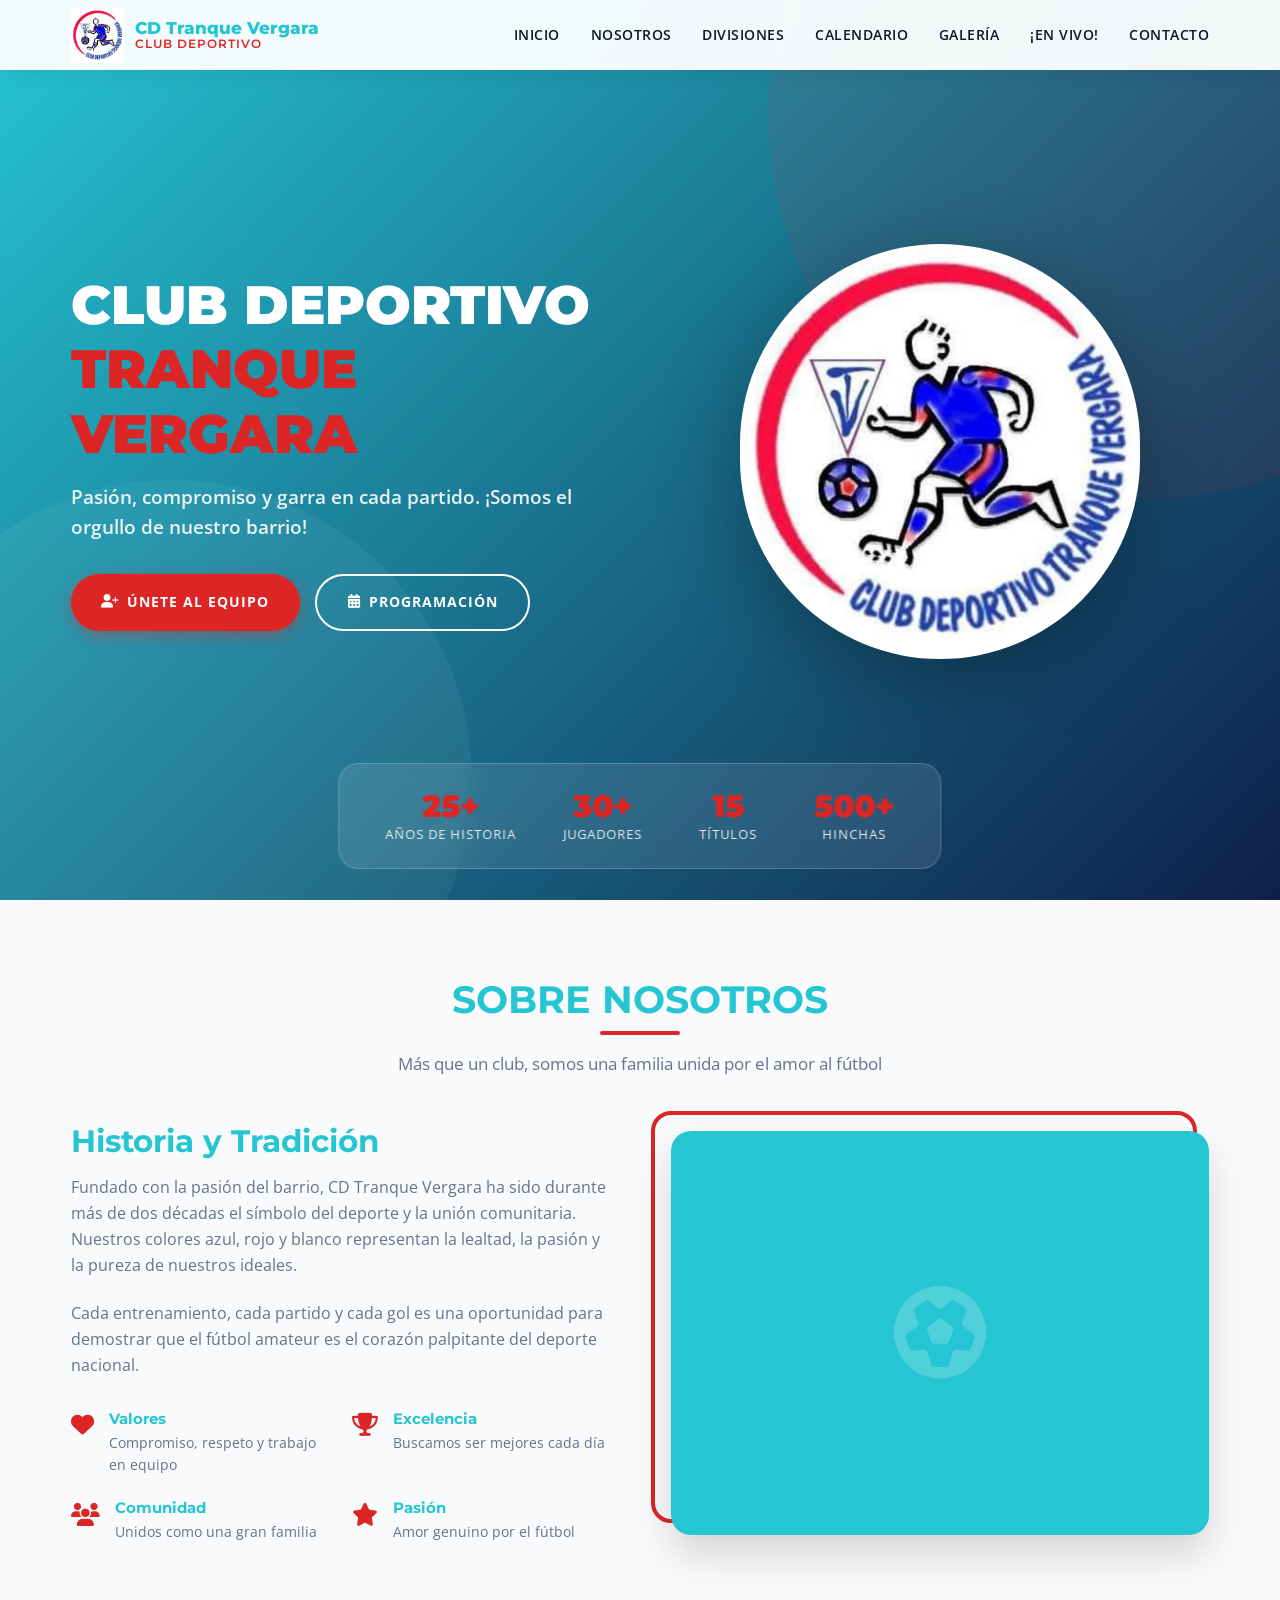
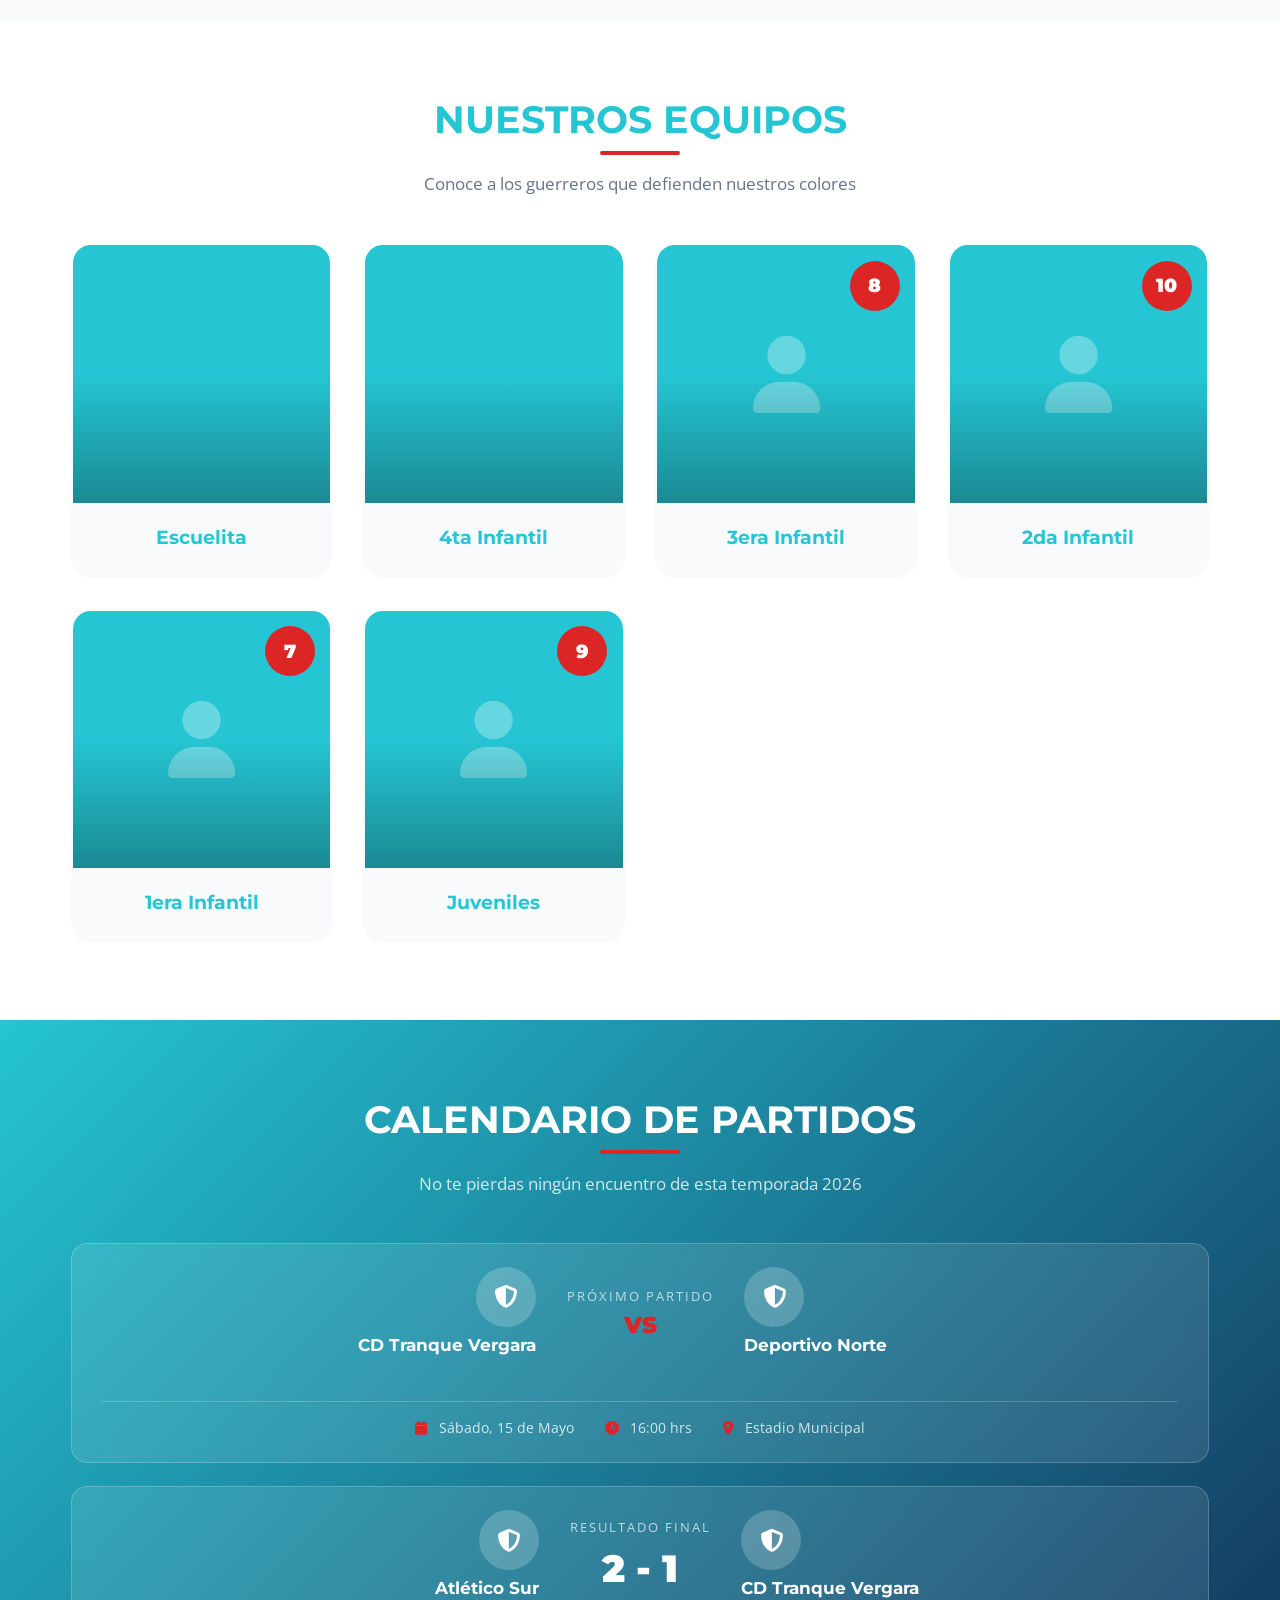
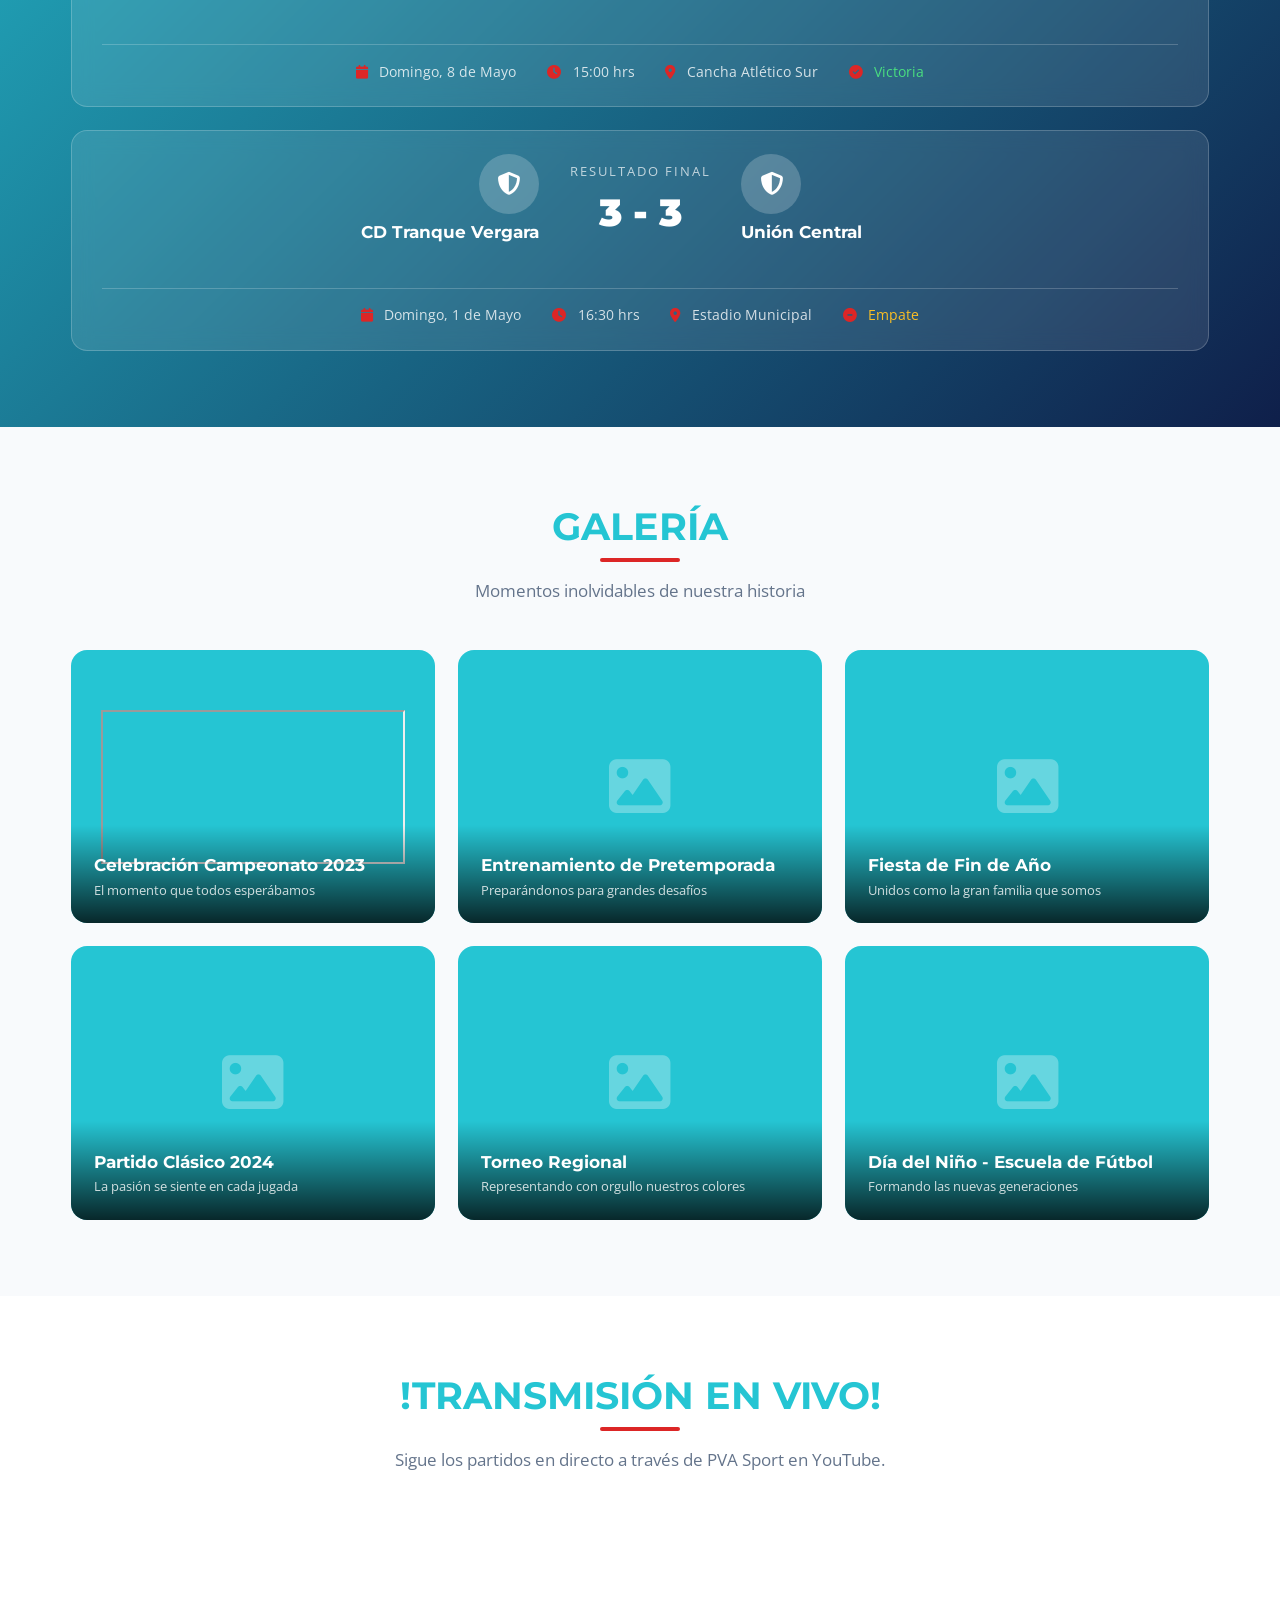
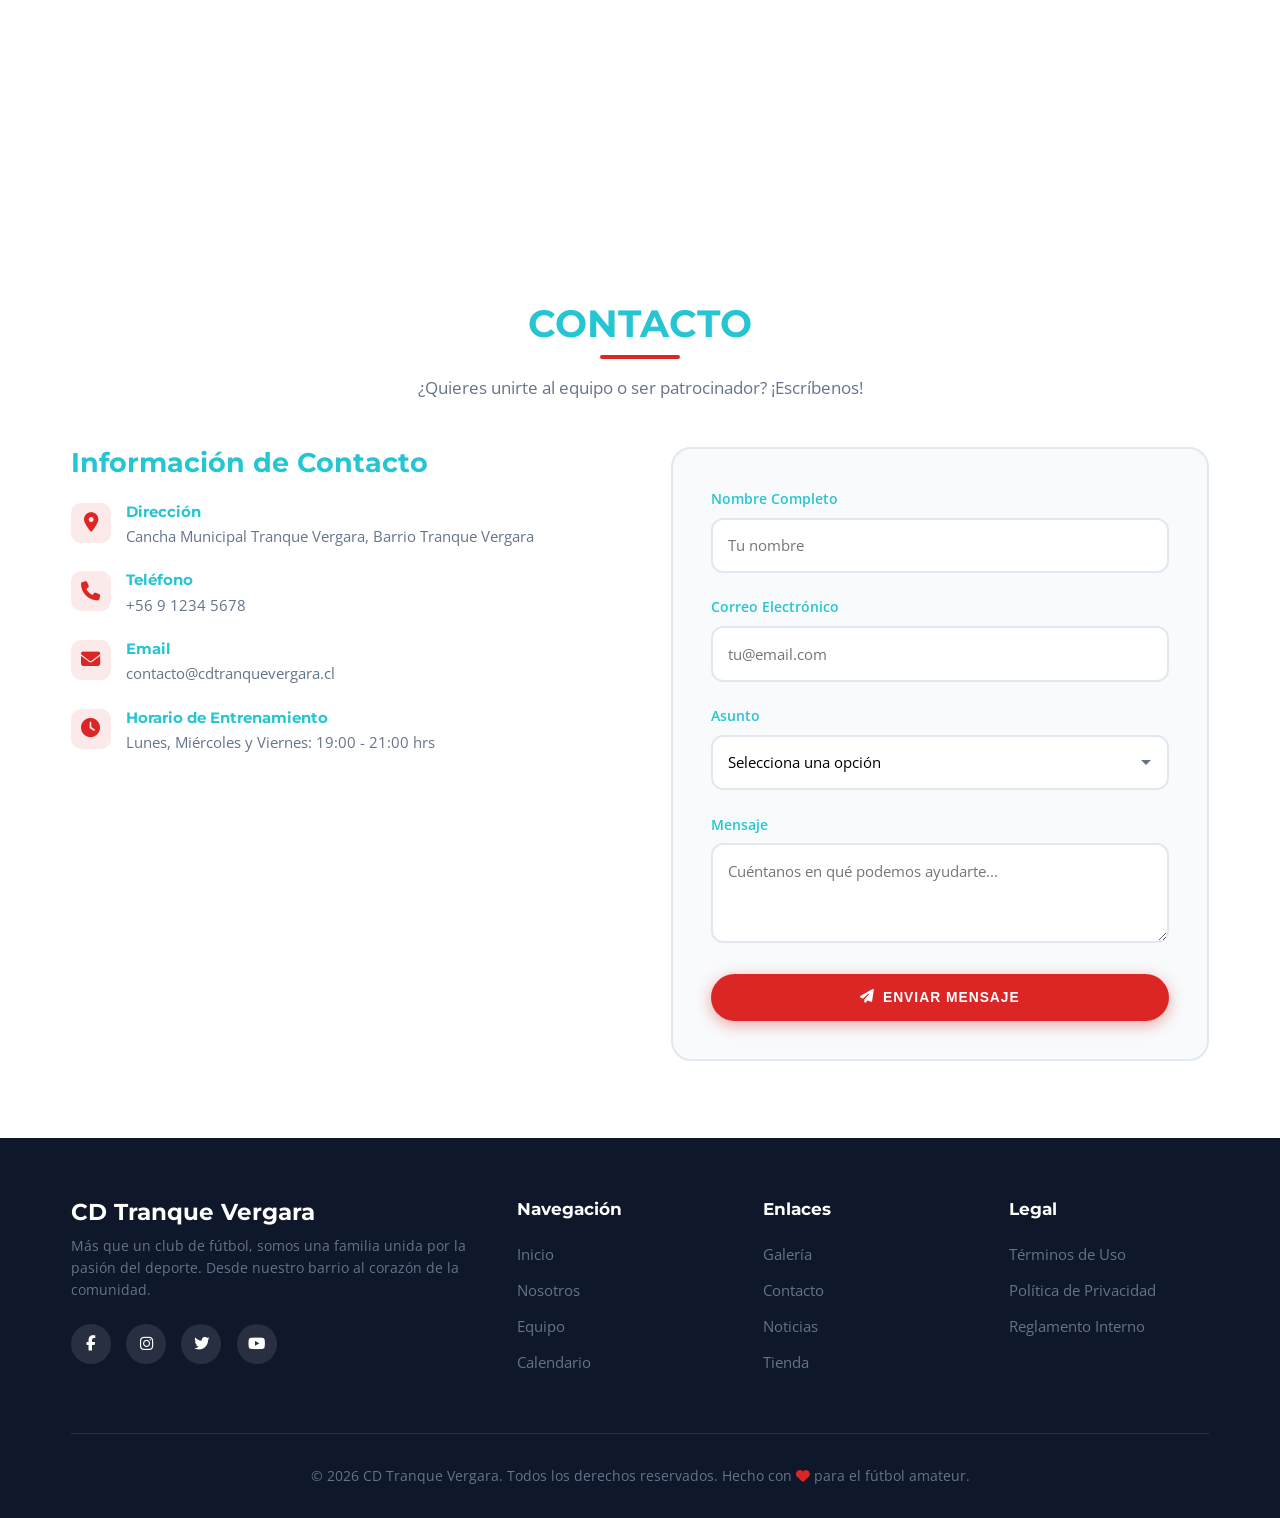
==== index2.html @ 5db99b1b "height youtube" ====
<!DOCTYPE html>
<html lang="es">
<head>
    <meta charset="UTF-8">
    <meta name="viewport" content="width=device-width, initial-scale=1.0, maximum-scale=5.0">
    <meta name="theme-color" content="#1a3a8f">
    <title>CD Tranque Vergara - Club Deportivo</title>
    <link rel="preconnect" href="https://fonts.googleapis.com">
    <link rel="preconnect" href="https://fonts.gstatic.com" crossorigin>
    <link href="https://fonts.googleapis.com/css2?family=Montserrat:wght@400;600;700;800;900&family=Open+Sans:wght@400;600&display=swap" rel="stylesheet">
    <link rel="stylesheet" href="https://cdnjs.cloudflare.com/ajax/libs/font-awesome/6.4.0/css/all.min.css">
    <style>
        :root {
            --primary-blue: #25c5d3;
            --secondary-blue: #25c5d3;
            --accent-red: #dc2626;
            --light-red: #ef4444;
            --white: #ffffff;
            --off-white: #f8fafc;
            --dark: #0f172a;
            --gray: #64748b;
            --light-gray: #e2e8f0;
            --container-max: 1200px;
            --section-padding: clamp(3rem, 8vw, 5rem);
        }

        * {
            margin: 0;
            padding: 0;
            box-sizing: border-box;
        }

        html {
            font-size: clamp(14px, 1.2vw, 18px);
            scroll-behavior: smooth;
            -webkit-text-size-adjust: 100%;
        }

        body {
            font-family: 'Open Sans', sans-serif;
            color: var(--dark);
            line-height: 1.6;
            overflow-x: hidden;
            -webkit-font-smoothing: antialiased;
            -moz-osx-font-smoothing: grayscale;
        }

        h1, h2, h3, h4, h5, h6 {
            font-family: 'Montserrat', sans-serif;
            font-weight: 700;
            line-height: 1.2;
            text-wrap: balance;
        }

        img {
            max-width: 100%;
            height: auto;
            display: block;
        }

        a {
            text-decoration: none;
            color: inherit;
        }

        ul {
            list-style: none;
        }

        /* ========== NAVIGATION ========== */
        .navbar {
            position: fixed;
            top: 0;
            left: 0;
            right: 0;
            background: rgba(255, 255, 255, 0.95);
            backdrop-filter: blur(12px);
            -webkit-backdrop-filter: blur(12px);
            z-index: 1000;
            padding: 0.5rem 0;
            box-shadow: 0 2px 20px rgba(0,0,0,0.08);
            transition: all 0.3s ease;
        }

        .nav-container {
            max-width: var(--container-max);
            margin: 0 auto;
            display: flex;
            justify-content: space-between;
            align-items: center;
            padding: 0 clamp(1rem, 4vw, 2rem);
        }

        .nav-logo {
            display: flex;
            align-items: center;
            gap: 0.75rem;
            flex-shrink: 0;
        }

        .nav-logo img {
            height: clamp(40px, 8vw, 55px);
            width: auto;
        }

        .nav-logo-text {
            font-family: 'Montserrat', sans-serif;
            font-weight: 800;
            font-size: clamp(0.85rem, 2.5vw, 1.1rem);
            color: var(--primary-blue);
            line-height: 1.2;
        }

        .nav-logo-text span {
            color: var(--accent-red);
            font-size: clamp(0.6rem, 1.5vw, 0.75rem);
            display: block;
            font-weight: 600;
            letter-spacing: 1px;
            text-transform: uppercase;
        }

        .nav-links {
            display: flex;
            gap: clamp(1rem, 3vw, 2rem);
        }

        .nav-links a {
            color: var(--dark);
            font-weight: 600;
            font-size: clamp(0.75rem, 1.2vw, 0.9rem);
            text-transform: uppercase;
            letter-spacing: 0.5px;
            position: relative;
            transition: color 0.3s;
            padding: 0.5rem 0;
        }

        .nav-links a::after {
            content: '';
            position: absolute;
            bottom: 0;
            left: 0;
            width: 0;
            height: 3px;
            background: var(--accent-red);
            transition: width 0.3s;
            border-radius: 2px;
        }

        .nav-links a:hover {
            color: var(--accent-red);
        }

        .nav-links a:hover::after {
            width: 100%;
        }

        .mobile-menu-btn {
            display: none;
            background: none;
            border: none;
            font-size: 1.5rem;
            color: var(--primary-blue);
            cursor: pointer;
            padding: 0.5rem;
            z-index: 1001;
        }

        /* Mobile Navigation */
        @media (max-width: 768px) {
            .nav-links {
                position: fixed;
                top: 0;
                right: -100%;
                width: min(80vw, 300px);
                height: 100vh;
                background: var(--white);
                flex-direction: column;
                padding: 5rem 2rem 2rem;
                gap: 0;
                transition: right 0.4s cubic-bezier(0.4, 0, 0.2, 1);
                box-shadow: -10px 0 40px rgba(0,0,0,0.1);
                z-index: 1000;
            }

            .nav-links.active {
                right: 0;
            }

            .nav-links a {
                font-size: 1.1rem;
                padding: 1rem 0;
                border-bottom: 1px solid var(--light-gray);
            }

            .nav-links a::after {
                display: none;
            }

            .mobile-menu-btn {
                display: block;
            }

            .mobile-overlay {
                position: fixed;
                inset: 0;
                background: rgba(0,0,0,0.5);
                opacity: 0;
                visibility: hidden;
                transition: all 0.3s;
                z-index: 999;
            }

            .mobile-overlay.active {
                opacity: 1;
                visibility: visible;
            }
        }

        /* ========== HERO SECTION ========== */
        .hero {
            min-height: 100svh;
            background: linear-gradient(135deg, var(--primary-blue) 0%, #0f1f4a 100%);
            display: flex;
            align-items: center;
            position: relative;
            overflow: hidden;
            padding-top: 80px;
        }

        .hero::before {
            content: '';
            position: absolute;
            top: -30%;
            right: -20%;
            width: clamp(400px, 60vw, 800px);
            height: clamp(400px, 60vw, 800px);
            background: var(--accent-red);
            border-radius: 50%;
            opacity: 0.08;
            animation: float 8s ease-in-out infinite;
        }

        .hero::after {
            content: '';
            position: absolute;
            bottom: -20%;
            left: -10%;
            width: clamp(300px, 50vw, 600px);
            height: clamp(300px, 50vw, 600px);
            background: var(--white);
            border-radius: 50%;
            opacity: 0.05;
            animation: float 10s ease-in-out infinite reverse;
        }

        @keyframes float {
            0%, 100% { transform: translate(0, 0); }
            50% { transform: translate(30px, -30px); }
        }

        .hero-container {
            max-width: var(--container-max);
            margin: 0 auto;
            padding: 0 clamp(1rem, 4vw, 2rem);
            display: grid;
            grid-template-columns: 1fr 1fr;
            gap: clamp(2rem, 5vw, 4rem);
            align-items: center;
            position: relative;
            z-index: 1;
            width: 100%;
        }

        @media (max-width: 968px) {
            .hero-container {
                grid-template-columns: 1fr;
                text-align: center;
                gap: 2rem;
                padding-top: 2rem;
                padding-bottom: 2rem;
            }
        }

        .hero-content h1 {
            font-size: clamp(2rem, 5vw, 3.5rem);
            font-weight: 900;
            color: var(--white);
            text-transform: uppercase;
            margin-bottom: 1rem;
        }

        .hero-content h1 span {
            color: var(--accent-red);
            display: block;
        }

        .hero-content .tagline {
            font-size: clamp(1rem, 2vw, 1.25rem);
            color: rgba(255,255,255,0.9);
            margin-bottom: 2rem;
            font-weight: 600;
        }

        .hero-buttons {
            display: flex;
            gap: 1rem;
            flex-wrap: wrap;
        }

        @media (max-width: 968px) {
            .hero-buttons {
                justify-content: center;
            }
        }

        @media (max-width: 480px) {
            .hero-buttons {
                flex-direction: column;
                align-items: stretch;
            }
        }

        .btn {
            padding: clamp(0.75rem, 2vw, 1rem) clamp(1.25rem, 3vw, 2rem);
            border-radius: 50px;
            font-weight: 700;
            text-transform: uppercase;
            letter-spacing: 1px;
            transition: all 0.3s ease;
            display: inline-flex;
            align-items: center;
            justify-content: center;
            gap: 0.5rem;
            border: none;
            cursor: pointer;
            font-size: clamp(0.75rem, 1.5vw, 0.9rem);
            white-space: nowrap;
            touch-action: manipulation;
            -webkit-tap-highlight-color: transparent;
        }

        .btn-primary {
            background: var(--accent-red);
            color: var(--white);
            box-shadow: 0 4px 15px rgba(220, 38, 38, 0.4);
        }

        .btn-primary:hover {
            background: #b91c1c;
            transform: translateY(-2px);
            box-shadow: 0 6px 20px rgba(220, 38, 38, 0.5);
        }

        .btn-primary:active {
            transform: translateY(0);
        }

        .btn-outline {
            background: transparent;
            color: var(--white);
            border: 2px solid var(--white);
        }

        .btn-outline:hover {
            background: var(--white);
            color: var(--primary-blue);
        }

        .hero-logo {
            display: flex;
            justify-content: center;
            align-items: center;
            position: relative;
        }

        .hero-logo img {
            max-width: min(400px, 80vw);
            width: 100%;
            filter: drop-shadow(0 20px 40px rgba(0,0,0,0.3));
            animation: pulse 3s ease-in-out infinite;
        }

        @keyframes pulse {
            0%, 100% { transform: scale(1); }
            50% { transform: scale(1.03); }
        }

        .hero-stats {
            position: absolute;
            bottom: clamp(1rem, 3vw, 2rem);
            left: 50%;
            transform: translateX(-50%);
            display: flex;
            gap: clamp(1.5rem, 4vw, 3rem);
            background: rgba(255,255,255,0.1);
            backdrop-filter: blur(10px);
            -webkit-backdrop-filter: blur(10px);
            padding: clamp(1rem, 3vw, 1.5rem) clamp(1.5rem, 4vw, 3rem);
            border-radius: 20px;
            border: 1px solid rgba(255,255,255,0.2);
            z-index: 2;
            flex-wrap: wrap;
            justify-content: center;
        }

        @media (max-width: 768px) {
            .hero-stats {
                position: relative;
                bottom: auto;
                left: auto;
                transform: none;
                margin-top: 2rem;
                width: 100%;
                max-width: 500px;
            }
        }

        @media (max-width: 480px) {
            .hero-stats {
                display: grid;
                grid-template-columns: 1fr 1fr;
                gap: 1rem;
            }
        }

        .stat-item {
            text-align: center;
            color: var(--white);
            min-width: 80px;
        }

        .stat-item h3 {
            font-size: clamp(1.5rem, 4vw, 2rem);
            font-weight: 900;
            color: var(--accent-red);
        }

        .stat-item p {
            font-size: clamp(0.7rem, 1.5vw, 0.85rem);
            text-transform: uppercase;
            letter-spacing: 1px;
            opacity: 0.9;
        }

        /* ========== SECTION STYLES ========== */
        section {
            padding: var(--section-padding) 0;
        }

        .section-header {
            text-align: center;
            margin-bottom: clamp(2rem, 5vw, 3rem);
            padding: 0 1rem;
        }

        .section-header h2 {
            font-size: clamp(1.75rem, 4vw, 2.5rem);
            color: var(--primary-blue);
            margin-bottom: 0.5rem;
            text-transform: uppercase;
        }

        .section-header .divider {
            width: 80px;
            height: 4px;
            background: var(--accent-red);
            margin: 0 auto;
            border-radius: 2px;
        }

        .section-header p {
            color: var(--gray);
            margin-top: 1rem;
            font-size: clamp(0.95rem, 2vw, 1.1rem);
        }

        .container {
            max-width: var(--container-max);
            margin: 0 auto;
            padding: 0 clamp(1rem, 4vw, 2rem);
        }

        /* ========== ABOUT SECTION ========== */
        .about {
            background: var(--off-white);
        }

        .about-grid {
            display: grid;
            grid-template-columns: 1fr 1fr;
            gap: clamp(2rem, 5vw, 4rem);
            align-items: center;
        }

        @media (max-width: 968px) {
            .about-grid {
                grid-template-columns: 1fr;
            }
        }

        .about-image {
            position: relative;
            order: 1;
        }

        @media (max-width: 968px) {
            .about-image {
                order: -1;
                max-width: 500px;
                margin: 0 auto;
            }
        }

        .about-image .img-placeholder {
            width: 100%;
            aspect-ratio: 4/3;
            background: linear-gradient(135deg, var(--primary-blue), var(--secondary-blue));
            border-radius: 20px;
            display: flex;
            align-items: center;
            justify-content: center;
            box-shadow: 0 20px 40px rgba(0,0,0,0.15);
        }

        .about-image::before {
            content: '';
            position: absolute;
            top: -20px;
            left: -20px;
            width: 100%;
            height: 100%;
            border: 4px solid var(--accent-red);
            border-radius: 20px;
            z-index: -1;
        }

        @media (max-width: 768px) {
            .about-image::before {
                top: -10px;
                left: -10px;
            }
        }

        .about-content h3 {
            font-size: clamp(1.5rem, 3vw, 2rem);
            color: var(--primary-blue);
            margin-bottom: 1rem;
        }

        .about-content p {
            color: var(--gray);
            margin-bottom: 1.5rem;
            font-size: clamp(0.95rem, 2vw, 1.05rem);
        }

        .about-features {
            display: grid;
            grid-template-columns: 1fr 1fr;
            gap: clamp(1rem, 3vw, 1.5rem);
            margin-top: 2rem;
        }

        @media (max-width: 600px) {
            .about-features {
                grid-template-columns: 1fr;
            }
        }

        .feature-box {
            display: flex;
            align-items: flex-start;
            gap: 1rem;
        }

        .feature-box i {
            font-size: clamp(1.25rem, 3vw, 1.5rem);
            color: var(--accent-red);
            margin-top: 0.25rem;
            flex-shrink: 0;
        }

        .feature-box h4 {
            color: var(--primary-blue);
            margin-bottom: 0.25rem;
            font-size: clamp(0.9rem, 2vw, 1rem);
        }

        .feature-box p {
            color: var(--gray);
            font-size: clamp(0.8rem, 1.8vw, 0.9rem);
            margin: 0;
        }

        /* ========== TEAM SECTION ========== */
        .team {
            background: var(--white);
        }

        .team-grid {
            display: grid;
            grid-template-columns: repeat(auto-fit, minmax(min(100%, 250px), 1fr));
            gap: clamp(1rem, 3vw, 2rem);
        }

        .player-card {
            background: var(--off-white);
            border-radius: 20px;
            overflow: hidden;
            transition: all 0.3s ease;
            border: 2px solid transparent;
        }

        .player-card:hover {
            transform: translateY(-10px);
            border-color: var(--accent-red);
            box-shadow: 0 20px 40px rgba(0,0,0,0.1);
        }

        @media (hover: none) {
            .player-card:hover {
                transform: none;
            }
        }

        .player-image {
            aspect-ratio: 1;
            background: linear-gradient(135deg, var(--primary-blue), var(--secondary-blue));
            display: flex;
            align-items: center;
            justify-content: center;
            position: relative;
            overflow: hidden;
        }

        .player-image::before {
            content: '';
            position: absolute;
            bottom: 0;
            left: 0;
            width: 100%;
            height: 50%;
            background: linear-gradient(to top, rgba(0,0,0,0.3), transparent);
        }

        .player-image i {
            font-size: clamp(3rem, 10vw, 5rem);
            color: rgba(255,255,255,0.3);
        }

        .player-number {
            position: absolute;
            top: clamp(0.5rem, 2vw, 1rem);
            right: clamp(0.5rem, 2vw, 1rem);
            background: var(--accent-red);
            color: var(--white);
            width: clamp(40px, 10vw, 50px);
            height: clamp(40px, 10vw, 50px);
            border-radius: 50%;
            display: flex;
            align-items: center;
            justify-content: center;
            font-weight: 900;
            font-size: clamp(1rem, 3vw, 1.25rem);
            font-family: 'Montserrat', sans-serif;
        }

        .player-info {
            padding: clamp(1rem, 3vw, 1.5rem);
            text-align: center;
        }

        .player-info h3 {
            color: var(--primary-blue);
            margin-bottom: 0.25rem;
            font-size: clamp(1rem, 2.5vw, 1.25rem);
        }

        .player-info .position {
            color: var(--accent-red);
            font-weight: 600;
            font-size: clamp(0.75rem, 1.8vw, 0.9rem);
            text-transform: uppercase;
            letter-spacing: 1px;
        }
        .roundrect {
        border-radius: 200px;
        }

        /* ========== SCHEDULE SECTION ========== */
        .schedule {
            background: linear-gradient(135deg, var(--primary-blue), #0f1f4a);
            color: var(--white);
        }

        .schedule .section-header h2 {
            color: var(--white);
        }

        .schedule .section-header .divider {
            background: var(--accent-red);
        }

        .schedule .section-header p {
            color: rgba(255,255,255,0.8);
        }

        .matches-container {
            display: grid;
            gap: clamp(1rem, 3vw, 1.5rem);
        }

        .match-card {
            background: rgba(255,255,255,0.1);
            backdrop-filter: blur(10px);
            -webkit-backdrop-filter: blur(10px);
            border-radius: 16px;
            padding: clamp(1rem, 3vw, 1.5rem) clamp(1rem, 4vw, 2rem);
            display: grid;
            grid-template-columns: 1fr auto 1fr;
            gap: clamp(1rem, 3vw, 2rem);
            align-items: center;
            border: 1px solid rgba(255,255,255,0.2);
            transition: all 0.3s;
        }

        .match-card:hover {
            background: rgba(255,255,255,0.15);
        }

        @media (max-width: 768px) {
            .match-card {
                grid-template-columns: 1fr;
                text-align: center;
                gap: 1rem;
            }
        }

        .match-team {
            text-align: center;
        }

        .match-team.home {
            text-align: right;
        }

        .match-team.away {
            text-align: left;
        }

        @media (max-width: 768px) {
            .match-team.home,
            .match-team.away {
                text-align: center;
            }
        }

        .match-team h4 {
            font-size: clamp(0.9rem, 2vw, 1.1rem);
            margin-bottom: 0.5rem;
        }

        .match-team .team-logo-placeholder {
            width: clamp(45px, 10vw, 60px);
            height: clamp(45px, 10vw, 60px);
            background: rgba(255,255,255,0.2);
            border-radius: 50%;
            display: inline-flex;
            align-items: center;
            justify-content: center;
            margin-bottom: 0.5rem;
        }

        .match-team .team-logo-placeholder i {
            font-size: clamp(1.1rem, 3vw, 1.5rem);
        }

        .match-score {
            text-align: center;
            min-width: min(100px, 20vw);
        }

        .match-score .score {
            font-size: clamp(1.75rem, 5vw, 2.5rem);
            font-weight: 900;
            font-family: 'Montserrat', sans-serif;
            color: var(--white);
        }

        .match-score .vs {
            font-size: clamp(0.7rem, 1.5vw, 0.85rem);
            color: rgba(255,255,255,0.7);
            text-transform: uppercase;
            letter-spacing: 2px;
        }

        .match-info {
            grid-column: 1 / -1;
            display: flex;
            justify-content: center;
            gap: clamp(1rem, 3vw, 2rem);
            margin-top: 0.5rem;
            padding-top: 1rem;
            border-top: 1px solid rgba(255,255,255,0.2);
            font-size: clamp(0.75rem, 1.5vw, 0.9rem);
            color: rgba(255,255,255,0.8);
            flex-wrap: wrap;
        }

        .match-info i {
            color: var(--accent-red);
            margin-right: 0.5rem;
        }

        /* ========== GALLERY SECTION ========== */
        .gallery {
            background: var(--off-white);
        }

        .gallery-grid {
            display: grid;
            grid-template-columns: repeat(auto-fit, minmax(min(100%, 280px), 1fr));
            gap: clamp(1rem, 3vw, 1.5rem);
        }

        .gallery-item {
            position: relative;
            border-radius: 16px;
            overflow: hidden;
            aspect-ratio: 4/3;
            cursor: pointer;
            background: linear-gradient(135deg, var(--primary-blue), var(--secondary-blue));
            display: flex;
            align-items: center;
            justify-content: center;
        }

        .gallery-item i {
            font-size: clamp(2.5rem, 8vw, 4rem);
            color: rgba(255,255,255,0.3);
            transition: all 0.3s;
        }

        .gallery-item:hover i {
            color: rgba(255,255,255,0.6);
            transform: scale(1.1);
        }

        .gallery-item .overlay {
            position: absolute;
            bottom: 0;
            left: 0;
            right: 0;
            background: linear-gradient(to top, rgba(0,0,0,0.8), transparent);
            padding: clamp(1.5rem, 4vw, 2rem) clamp(1rem, 3vw, 1.5rem) clamp(1rem, 3vw, 1.5rem);
            color: var(--white);
        }

        .gallery-item .overlay h4 {
            font-size: clamp(0.95rem, 2vw, 1.1rem);
            margin-bottom: 0.25rem;
        }

        .gallery-item .overlay p {
            font-size: clamp(0.75rem, 1.5vw, 0.85rem);
            opacity: 0.8;
        }

        /* ========== CONTACT SECTION ========== */
        .contact {
            background: var(--white);
        }

        .contact-grid {
            display: grid;
            grid-template-columns: 1fr 1fr;
            gap: clamp(2rem, 5vw, 4rem);
        }

        @media (max-width: 968px) {
            .contact-grid {
                grid-template-columns: 1fr;
            }
        }

        .contact-info h3 {
            font-size: clamp(1.25rem, 3vw, 1.75rem);
            color: var(--primary-blue);
            margin-bottom: 1.5rem;
        }

        .contact-item {
            display: flex;
            align-items: flex-start;
            gap: 1rem;
            margin-bottom: clamp(1rem, 3vw, 1.5rem);
        }

        .contact-item i {
            font-size: clamp(1rem, 2.5vw, 1.25rem);
            color: var(--accent-red);
            width: clamp(35px, 8vw, 40px);
            height: clamp(35px, 8vw, 40px);
            background: rgba(220, 38, 38, 0.1);
            border-radius: 10px;
            display: flex;
            align-items: center;
            justify-content: center;
            flex-shrink: 0;
        }

        .contact-item h4 {
            color: var(--primary-blue);
            margin-bottom: 0.25rem;
            font-size: clamp(0.85rem, 2vw, 1rem);
        }

        .contact-item p {
            color: var(--gray);
            font-size: clamp(0.85rem, 1.8vw, 0.95rem);
        }

        .contact-form {
            background: var(--off-white);
            padding: clamp(1.5rem, 4vw, 2.5rem);
            border-radius: 20px;
            border: 2px solid var(--light-gray);
        }

        .form-group {
            margin-bottom: clamp(1rem, 3vw, 1.5rem);
        }

        .form-group label {
            display: block;
            margin-bottom: 0.5rem;
            color: var(--primary-blue);
            font-weight: 600;
            font-size: clamp(0.8rem, 1.8vw, 0.9rem);
        }

        .form-group input,
        .form-group textarea,
        .form-group select {
            width: 100%;
            padding: clamp(0.75rem, 2vw, 1rem);
            border: 2px solid var(--light-gray);
            border-radius: 12px;
            font-family: 'Open Sans', sans-serif;
            font-size: clamp(0.9rem, 2vw, 1rem);
            transition: all 0.3s;
            background: var(--white);
            -webkit-appearance: none;
            appearance: none;
        }

        .form-group input:focus,
        .form-group textarea:focus,
        .form-group select:focus {
            outline: none;
            border-color: var(--secondary-blue);
            box-shadow: 0 0 0 3px rgba(37, 99, 235, 0.1);
        }

        .form-group textarea {
            resize: vertical;
            min-height: 100px;
        }

        .form-group select {
            background-image: url("data:image/svg+xml,%3Csvg xmlns='http://www.w3.org/2000/svg' width='12' height='12' viewBox='0 0 12 12'%3E%3Cpath fill='%2364758b' d='M6 8L1 3h10z'/%3E%3C/svg%3E");
            background-repeat: no-repeat;
            background-position: right 1rem center;
            padding-right: 2.5rem;
        }

        /* ========== FOOTER ========== */
        .footer {
            background: var(--dark);
            color: var(--white);
            padding: clamp(2rem, 6vw, 4rem) 0 clamp(1rem, 3vw, 2rem);
        }

        .footer-grid {
            display: grid;
            grid-template-columns: 2fr 1fr 1fr 1fr;
            gap: clamp(2rem, 5vw, 3rem);
            margin-bottom: clamp(2rem, 5vw, 3rem);
        }

        @media (max-width: 968px) {
            .footer-grid {
                grid-template-columns: 1fr 1fr;
            }
        }

        @media (max-width: 600px) {
            .footer-grid {
                grid-template-columns: 1fr;
                gap: 2rem;
            }
        }

        .footer-brand {
            display: flex;
            align-items: flex-start;
            gap: 1rem;
        }

        .footer-brand img {
            height: clamp(50px, 12vw, 70px);
            width: auto;
            flex-shrink: 0;
        }

        .footer-brand-text h3 {
            color: var(--white);
            font-size: clamp(1.25rem, 3vw, 1.5rem);
            margin-bottom: 0.5rem;
        }

        .footer-brand-text p {
            color: var(--gray);
            font-size: clamp(0.8rem, 1.8vw, 0.9rem);
            line-height: 1.6;
        }

        .footer-links h4 {
            color: var(--white);
            margin-bottom: clamp(1rem, 3vw, 1.5rem);
            font-size: clamp(0.95rem, 2vw, 1.1rem);
        }

        .footer-links li {
            margin-bottom: clamp(0.5rem, 1.5vw, 0.75rem);
        }

        .footer-links a {
            color: var(--gray);
            transition: color 0.3s;
            font-size: clamp(0.85rem, 1.8vw, 0.95rem);
        }

        .footer-links a:hover {
            color: var(--accent-red);
        }

        .footer-social {
            display: flex;
            gap: clamp(0.5rem, 1.5vw, 1rem);
            margin-top: clamp(1rem, 3vw, 1.5rem);
        }

        .footer-social a {
            width: clamp(35px, 8vw, 40px);
            height: clamp(35px, 8vw, 40px);
            background: rgba(255,255,255,0.1);
            border-radius: 50%;
            display: flex;
            align-items: center;
            justify-content: center;
            color: var(--white);
            transition: all 0.3s;
            font-size: clamp(0.85rem, 2vw, 1rem);
        }

        .footer-social a:hover {
            background: var(--accent-red);
            transform: translateY(-3px);
        }

        .footer-bottom {
            border-top: 1px solid rgba(255,255,255,0.1);
            padding-top: clamp(1.5rem, 4vw, 2rem);
            text-align: center;
            color: var(--gray);
            font-size: clamp(0.8rem, 1.8vw, 0.9rem);
        }

        /* ========== ANIMATIONS ========== */
        .fade-in {
            opacity: 0;
            transform: translateY(30px);
            transition: all 0.6s ease;
        }

        .fade-in.visible {
            opacity: 1;
            transform: translateY(0);
        }

        /* Respect reduced motion preference */
        @media (prefers-reduced-motion: reduce) {
            *,
            *::before,
            *::after {
                animation-duration: 0.01ms !important;
                animation-iteration-count: 1 !important;
                transition-duration: 0.01ms !important;
            }

            html {
                scroll-behavior: auto;
            }

            .fade-in {
                opacity: 1;
                transform: none;
            }
        }

        /* Touch device optimizations */
        @media (hover: none) {
            .btn:hover {
                transform: none;
            }

            .match-card:hover {
                transform: none;
            }
        }

        /* Print styles */
        @media print {
            .navbar,
            .hero-stats,
            .mobile-menu-btn,
            .footer-social,
            .btn {
                display: none !important;
            }

            .hero {
                min-height: auto;
                padding: 2rem 0;
            }

            section {
                padding: 2rem 0;
                page-break-inside: avoid;
            }
        }
    </style>
</head>
<body>

    <!-- Mobile Overlay -->
    <div class="mobile-overlay" id="mobileOverlay" onclick="toggleMenu()"></div>

    <!-- Navigation -->
    <nav class="navbar" id="navbar">
        <div class="nav-container">
            <a href="#inicio" class="nav-logo">
                <img src="logo.jpeg" alt="CD Tranque Vergara Logo" onerror="this.style.display='none'">
                <div class="nav-logo-text">
                    CD Tranque Vergara
                    <span>Club Deportivo</span>
                </div>
            </a>
            <ul class="nav-links" id="navLinks">
                <li><a href="#inicio" onclick="closeMenu()">Inicio</a></li>
                <li><a href="#nosotros" onclick="closeMenu()">Nosotros</a></li>
                <li><a href="#equipo" onclick="closeMenu()">Divisiones</a></li>
                <li><a href="#calendario" onclick="closeMenu()">Calendario</a></li>
                <li><a href="#galeria" onclick="closeMenu()">Galería</a></li>
                <li><a href="#envivo" onclick="closeMenu()">¡En Vivo!</a></li>
                <li><a href="#contacto" onclick="closeMenu()">Contacto</a></li>
                
            </ul>
            <button class="mobile-menu-btn" id="menuBtn" onclick="toggleMenu()" aria-label="Menú">
                <i class="fas fa-bars" id="menuIcon"></i>
            </button>
        </div>
    </nav>

    <!-- Hero Section -->
    <section class="hero" id="inicio">
        <div class="hero-container">
            <div class="hero-content">
                <h1>Club Deportivo<br><span>Tranque Vergara</span></h1>
                <p class="tagline">Pasión, compromiso y garra en cada partido. ¡Somos el orgullo de nuestro barrio!</p>
                <div class="hero-buttons">
                    <a href="#contacto" class="btn btn-primary">
                        <i class="fas fa-user-plus"></i> Únete al Equipo
                    </a>
                    <a href="#calendario" class="btn btn-outline">
                        <i class="fas fa-calendar-alt"></i> Programación
                    </a>
                </div>
            </div>
            <div class="hero-logo">
                <img src="logo.jpeg" alt="CD Tranque Vergara" class="roundrect" onerror="this.style.display='none'">
            </div>
        </div>
        <div class="hero-stats">
            <div class="stat-item">
                <h3>25+</h3>
                <p>Años de Historia</p>
            </div>
            <div class="stat-item">
                <h3>30+</h3>
                <p>Jugadores</p>
            </div>
            <div class="stat-item">
                <h3>15</h3>
                <p>Títulos</p>
            </div>
            <div class="stat-item">
                <h3>500+</h3>
                <p>Hinchas</p>
            </div>
        </div>
    </section>

    <!-- About Section -->
    <section class="about" id="nosotros">
        <div class="container">
            <div class="section-header fade-in">
                <h2>Sobre Nosotros</h2>
                <div class="divider"></div>
                <p>Más que un club, somos una familia unida por el amor al fútbol</p>
            </div>
            <div class="about-grid">
                <div class="about-image fade-in">
                    <div class="img-placeholder">
                        <i class="fas fa-futbol" style="font-size:clamp(3rem,10vw,6rem);color:rgba(255,255,255,0.2)"></i>
                    </div>
                </div>
                <div class="about-content fade-in">
                    <h3>Historia y Tradición</h3>
                    <p>Fundado con la pasión del barrio, CD Tranque Vergara ha sido durante más de dos décadas el símbolo del deporte y la unión comunitaria. Nuestros colores azul, rojo y blanco representan la lealtad, la pasión y la pureza de nuestros ideales.</p>
                    <p>Cada entrenamiento, cada partido y cada gol es una oportunidad para demostrar que el fútbol amateur es el corazón palpitante del deporte nacional.</p>
                    <div class="about-features">
                        <div class="feature-box">
                            <i class="fas fa-heart"></i>
                            <div>
                                <h4>Valores</h4>
                                <p>Compromiso, respeto y trabajo en equipo</p>
                            </div>
                        </div>
                        <div class="feature-box">
                            <i class="fas fa-trophy"></i>
                            <div>
                                <h4>Excelencia</h4>
                                <p>Buscamos ser mejores cada día</p>
                            </div>
                        </div>
                        <div class="feature-box">
                            <i class="fas fa-users"></i>
                            <div>
                                <h4>Comunidad</h4>
                                <p>Unidos como una gran familia</p>
                            </div>
                        </div>
                        <div class="feature-box">
                            <i class="fas fa-star"></i>
                            <div>
                                <h4>Pasión</h4>
                                <p>Amor genuino por el fútbol</p>
                            </div>
                        </div>
                    </div>
                </div>
            </div>
        </div>
    </section>

    <!-- Team Section -->
    <section class="team" id="equipo">
        <div class="container">
            <div class="section-header fade-in">
                <h2>Nuestros Equipos</h2>
                <div class="divider"></div>
                <p>Conoce a los guerreros que defienden nuestros colores</p>
            </div>
            <div class="team-grid">
                <div class="player-card fade-in">
                    <div class="player-image">
                        <img src="Subject.png" alt="TRA" onerror="this.style.display='none'">
                        <i class="fas"></i>
                   <!---  <div class="player-number">1</div>  -->
                    </div>
                    <div class="player-info">
                        <h3>Escuelita</h3>
                    <!---    <p class="position">Portero</p> -->
                    </div>
                </div>
                <div class="player-card fade-in">
                    <div class="player-image">
                        <i class="fas"></i>
                    <!--    <div class="player-number">4</div> -->
                    </div>
                    <div class="player-info">
                        <h3>4ta Infantil</h3>
                   <!--      <p class="position">Defensa Central</p> -->
                    </div>
                </div>
                <div class="player-card fade-in">
                    <div class="player-image">
                        <i class="fas fa-user"></i>
                        <div class="player-number">8</div>
                    </div>
                    <div class="player-info">
                        <h3>3era Infantil</h3>
                    
                    </div>
                </div>
                <div class="player-card fade-in">
                    <div class="player-image">
                        <i class="fas fa-user"></i>
                        <div class="player-number">10</div>
                    </div>
                    <div class="player-info">
                        <h3>2da Infantil</h3>
                    
                    </div>
                </div>
                <div class="player-card fade-in">
                    <div class="player-image">
                        <i class="fas fa-user"></i>
                        <div class="player-number">7</div>
                    </div>
                    <div class="player-info">
                        <h3>1era Infantil</h3>
                      
                    </div>
                </div>
                <div class="player-card fade-in">
                    <div class="player-image">
                        <i class="fas fa-user"></i>
                        <div class="player-number">9</div>
                    </div>
                    <div class="player-info">
                        <h3>Juveniles</h3>
                        
                    </div>
                </div>
            </div>
        </div>
    </section>

    <!-- Schedule Section -->
    <section class="schedule" id="calendario">
        <div class="container">
            <div class="section-header fade-in">
                <h2>Calendario de Partidos</h2>
                <div class="divider"></div>
                <p>No te pierdas ningún encuentro de esta temporada 2026</p>
            </div>
            <div class="matches-container">
                <div class="match-card fade-in">
                    <div class="match-team home">
                        <div class="team-logo-placeholder"><i class="fas fa-shield-alt"></i></div>
                        <h4>CD Tranque Vergara</h4>
                    </div>
                    <div class="match-score">
                        <div class="vs">Próximo Partido</div>
                        <div class="score" style="font-size:clamp(1.25rem,4vw,1.5rem);color:var(--accent-red)">VS</div>
                    </div>
                    <div class="match-team away">
                        <div class="team-logo-placeholder"><i class="fas fa-shield-alt"></i></div>
                        <h4>Deportivo Norte</h4>
                    </div>
                    <div class="match-info">
                        <span><i class="fas fa-calendar"></i> Sábado, 15 de Mayo</span>
                        <span><i class="fas fa-clock"></i> 16:00 hrs</span>
                        <span><i class="fas fa-map-marker-alt"></i> Estadio Municipal</span>
                    </div>
                </div>

                <div class="match-card fade-in">
                    <div class="match-team home">
                        <div class="team-logo-placeholder"><i class="fas fa-shield-alt"></i></div>
                        <h4>Atlético Sur</h4>
                    </div>
                    <div class="match-score">
                        <div class="vs">Resultado Final</div>
                        <div class="score">2 - 1</div>
                    </div>
                    <div class="match-team away">
                        <div class="team-logo-placeholder"><i class="fas fa-shield-alt"></i></div>
                        <h4>CD Tranque Vergara</h4>
                    </div>
                    <div class="match-info">
                        <span><i class="fas fa-calendar"></i> Domingo, 8 de Mayo</span>
                        <span><i class="fas fa-clock"></i> 15:00 hrs</span>
                        <span><i class="fas fa-map-marker-alt"></i> Cancha Atlético Sur</span>
                        <span style="color:#4ade80"><i class="fas fa-check-circle"></i> Victoria</span>
                    </div>
                </div>

                <div class="match-card fade-in">
                    <div class="match-team home">
                        <div class="team-logo-placeholder"><i class="fas fa-shield-alt"></i></div>
                        <h4>CD Tranque Vergara</h4>
                    </div>
                    <div class="match-score">
                        <div class="vs">Resultado Final</div>
                        <div class="score">3 - 3</div>
                    </div>
                    <div class="match-team away">
                        <div class="team-logo-placeholder"><i class="fas fa-shield-alt"></i></div>
                        <h4>Unión Central</h4>
                    </div>
                    <div class="match-info">
                        <span><i class="fas fa-calendar"></i> Domingo, 1 de Mayo</span>
                        <span><i class="fas fa-clock"></i> 16:30 hrs</span>
                        <span><i class="fas fa-map-marker-alt"></i> Estadio Municipal</span>
                        <span style="color:#fbbf24"><i class="fas fa-minus-circle"></i> Empate</span>
                    </div>
                </div>
            </div>
        </div>
    </section>

    <!-- Gallery Section -->
    <section class="gallery" id="galeria">
        <div class="container">
            <div class="section-header fade-in">
                <h2>Galería</h2>
                <div class="divider"></div>
                <p>Momentos inolvidables de nuestra historia</p>
            </div>
            <div class="gallery-grid">
                <div class="gallery-item fade-in">
                    <iframe src= "https://photos.app.goo.gl/4afh6ywT8mtB7oAe9" title="MyAlbum link"></iframe>
                    <div class="overlay">
                        <h4>Celebración Campeonato 2023</h4>
                        <p>El momento que todos esperábamos</p>
                    </div>
                </div>
                <div class="gallery-item fade-in">
                    <i class="fas fa-image"></i>
                    <div class="overlay">
                        <h4>Entrenamiento de Pretemporada</h4>
                        <p>Preparándonos para grandes desafíos</p>
                    </div>
                </div>
                <div class="gallery-item fade-in">
                    <i class="fas fa-image"></i>
                    <div class="overlay">
                        <h4>Fiesta de Fin de Año</h4>
                        <p>Unidos como la gran familia que somos</p>
                    </div>
                </div>
                <div class="gallery-item fade-in">
                    <i class="fas fa-image"></i>
                    <div class="overlay">
                        <h4>Partido Clásico 2024</h4>
                        <p>La pasión se siente en cada jugada</p>
                    </div>
                </div>
                <div class="gallery-item fade-in">
                    <i class="fas fa-image"></i>
                    <div class="overlay">
                        <h4>Torneo Regional</h4>
                        <p>Representando con orgullo nuestros colores</p>
                    </div>
                </div>
                <div class="gallery-item fade-in">
                    <i class="fas fa-image"></i>
                    <div class="overlay">
                        <h4>Día del Niño - Escuela de Fútbol</h4>
                        <p>Formando las nuevas generaciones</p>
                    </div>
                </div>
            </div>
        </div>
    </section>

    <!-- Contact Section -->
    <section class="envivo" id="envivo">
        <div class="container">
            <div class="section-header fade-in">
                <h2>!Transmisión en Vivo!</h2>
                <div class="divider"></div>
                <p>Sigue los partidos en directo a través de PVA Sport en YouTube.</p>
            </div>
            <div class="iframe-container">
            <iframe src="https://www.youtube.com/embed/live_stream?channel=UCzzt3jKl5Tbw40e0KlRZ7SA&autoplay=1" 
            frameborder="0" 
            allowfullscreen ></iframe>
            </div>
            <div class="contact-grid">
                    <div class="footer-social" style="margin-top:2rem">
                        <a href="#ss" aria-label="Facebook"><i class="fab fa-facebook-f"></i></a>
                        <a href="#ss" aria-label="Instagram"><i class="fab fa-instagram"></i></a>
                        <a href="#" aria-label="Twitter"><i class="fab fa-twitter"></i></a>
                        <a href="#ss" aria-label="YouTube"><i class="fab fa-youtube"></i></a>
                    </div>
            </div>
        </div>
    </section>

    <section class="contact" id="contacto">
        <div class="container">
            <div class="section-header fade-in">
                <h2>Contacto</h2>
                <div class="divider"></div>
                <p>¿Quieres unirte al equipo o ser patrocinador? ¡Escríbenos!</p>
            </div>
            <div class="contact-grid">
                <div class="contact-info fade-in">
                    <h3>Información de Contacto</h3>
                    <div class="contact-item">
                        <i class="fas fa-map-marker-alt"></i>
                        <div>
                            <h4>Dirección</h4>
                            <p>Cancha Municipal Tranque Vergara, Barrio Tranque Vergara</p>
                        </div>
                    </div>
                    <div class="contact-item">
                        <i class="fas fa-phone"></i>
                        <div>
                            <h4>Teléfono</h4>
                            <p>+56 9 1234 5678</p>
                        </div>
                    </div>
                    <div class="contact-item">
                        <i class="fas fa-envelope"></i>
                        <div>
                            <h4>Email</h4>
                            <p>contacto@cdtranquevergara.cl</p>
                        </div>
                    </div>
                    <div class="contact-item">
                        <i class="fas fa-clock"></i>
                        <div>
                            <h4>Horario de Entrenamiento</h4>
                            <p>Lunes, Miércoles y Viernes: 19:00 - 21:00 hrs</p>
                        </div>
                    </div>
                    <div class="footer-social" style="margin-top:2rem">
                        <a href="#" aria-label="Facebook"><i class="fab fa-facebook-f"></i></a>
                        <a href="#" aria-label="Instagram"><i class="fab fa-instagram"></i></a>
                        <a href="#" aria-label="Twitter"><i class="fab fa-twitter"></i></a>
                        <a href="#" aria-label="YouTube"><i class="fab fa-youtube"></i></a>
                    </div>
                </div>
                <div class="contact-form fade-in">
                    <form onsubmit="event.preventDefault(); showNotification('¡Mensaje enviado! Te contactaremos pronto.');">
                        <div class="form-group">
                            <label for="name">Nombre Completo</label>
                            <input type="text" id="name" placeholder="Tu nombre" required>
                        </div>
                        <div class="form-group">
                            <label for="email">Correo Electrónico</label>
                            <input type="email" id="email" placeholder="tu@email.com" required>
                        </div>
                        <div class="form-group">
                            <label for="subject">Asunto</label>
                            <select id="subject" required>
                                <option value="">Selecciona una opción</option>
                                <option value="unirme">Quiero unirme al equipo</option>
                                <option value="patrocinio">Patrocinio / Alianza</option>
                                <option value="hincha">Hinchada / Eventos</option>
                                <option value="otro">Otro</option>
                            </select>
                        </div>
                        <div class="form-group">
                            <label for="message">Mensaje</label>
                            <textarea id="message" placeholder="Cuéntanos en qué podemos ayudarte..." required></textarea>
                        </div>
                        <button type="submit" class="btn btn-primary" style="width:100%;justify-content:center">
                            <i class="fas fa-paper-plane"></i> Enviar Mensaje
                        </button>
                    </form>
                </div>
            </div>
        </div>
    </section>

    <!-- Footer -->
    <footer class="footer">
        <div class="container">
            <div class="footer-grid">
                <div class="footer-brand">
                    <img src="logo.png" alt="Logo" onerror="this.style.display='none'">
                    <div class="footer-brand-text">
                        <h3>CD Tranque Vergara</h3>
                        <p>Más que un club de fútbol, somos una familia unida por la pasión del deporte. Desde nuestro barrio al corazón de la comunidad.</p>
                        <div class="footer-social">
                            <a href="#" aria-label="Facebook"><i class="fab fa-facebook-f"></i></a>
                            <a href="#" aria-label="Instagram"><i class="fab fa-instagram"></i></a>
                            <a href="#" aria-label="Twitter"><i class="fab fa-twitter"></i></a>
                            <a href="#" aria-label="YouTube"><i class="fab fa-youtube"></i></a>
                        </div>
                    </div>
                </div>
                <div class="footer-links">
                    <h4>Navegación</h4>
                    <ul>
                        <li><a href="#inicio">Inicio</a></li>
                        <li><a href="#nosotros">Nosotros</a></li>
                        <li><a href="#equipo">Equipo</a></li>
                        <li><a href="#calendario">Calendario</a></li>
                    </ul>
                </div>
                <div class="footer-links">
                    <h4>Enlaces</h4>
                    <ul>
                        <li><a href="#galeria">Galería</a></li>
                        <li><a href="#contacto">Contacto</a></li>
                        <li><a href="#">Noticias</a></li>
                        <li><a href="#">Tienda</a></li>
                    </ul>
                </div>
                <div class="footer-links">
                    <h4>Legal</h4>
                    <ul>
                        <li><a href="#">Términos de Uso</a></li>
                        <li><a href="#">Política de Privacidad</a></li>
                        <li><a href="#">Reglamento Interno</a></li>
                    </ul>
                </div>
            </div>
            <div class="footer-bottom">
                <p>© 2026 CD Tranque Vergara. Todos los derechos reservados. Hecho con <i class="fas fa-heart" style="color:var(--accent-red)"></i> para el fútbol amateur.</p>
            </div>
        </div>
    </footer>

    <!-- Notification Toast -->
    <div id="toast" style="position:fixed;bottom:2rem;right:2rem;background:var(--primary-blue);color:white;padding:1rem 1.5rem;border-radius:12px;box-shadow:0 10px 30px rgba(0,0,0,0.2);transform:translateY(100px);opacity:0;transition:all 0.4s;z-index:9999;font-weight:600;"></div>

    <script>
        // Mobile Menu
        const navLinks = document.getElementById('navLinks');
        const mobileOverlay = document.getElementById('mobileOverlay');
        const menuIcon = document.getElementById('menuIcon');
        let menuOpen = false;

        function toggleMenu() {
            menuOpen = !menuOpen;
            navLinks.classList.toggle('active', menuOpen);
            mobileOverlay.classList.toggle('active', menuOpen);
            menuIcon.className = menuOpen ? 'fas fa-times' : 'fas fa-bars';
            document.body.style.overflow = menuOpen ? 'hidden' : '';
        }

        function closeMenu() {
            if (menuOpen) toggleMenu();
        }

        // Close menu on escape key
        document.addEventListener('keydown', (e) => {
            if (e.key === 'Escape' && menuOpen) toggleMenu();
        });

        // Scroll Animation with IntersectionObserver
        const observerOptions = {
            threshold: 0.1,
            rootMargin: '0px 0px -50px 0px'
        };

        const observer = new IntersectionObserver((entries) => {
            entries.forEach(entry => {
                if (entry.isIntersecting) {
                    entry.target.classList.add('visible');
                }
            });
        }, observerOptions);

        document.querySelectorAll('.fade-in').forEach(el => observer.observe(el));

        // Navbar scroll effect
        const navbar = document.getElementById('navbar');
        let lastScroll = 0;

        window.addEventListener('scroll', () => {
            const currentScroll = window.scrollY;
            
            // Shadow effect
            if (currentScroll > 50) {
                navbar.style.boxShadow = '0 4px 30px rgba(0,0,0,0.15)';
            } else {
                navbar.style.boxShadow = '0 2px 20px rgba(0,0,0,0.08)';
            }

            // Hide/show on scroll (mobile optimization)
            if (window.innerWidth <= 768) {
                if (currentScroll > lastScroll && currentScroll > 100) {
                    navbar.style.transform = 'translateY(-100%)';
                } else {
                    navbar.style.transform = 'translateY(0)';
                }
            }
            
            lastScroll = currentScroll;
        });

        // Toast notification
        function showNotification(message) {
            const toast = document.getElementById('toast');
            toast.textContent = message;
            toast.style.transform = 'translateY(0)';
            toast.style.opacity = '1';
            
            setTimeout(() => {
                toast.style.transform = 'translateY(100px)';
                toast.style.opacity = '0';
            }, 3000);
        }

        // Smooth scroll for anchor links
        document.querySelectorAll('a[href^="#"]').forEach(anchor => {
            anchor.addEventListener('click', function(e) {
                e.preventDefault();
                const target = document.querySelector(this.getAttribute('href'));
                if (target) {
                    const offset = 80;
                    const targetPosition = target.getBoundingClientRect().top + window.pageYOffset - offset;
                    window.scrollTo({
                        top: targetPosition,
                        behavior: 'smooth'
                    });
                }
            });
        });
    </script>
</body>
</html>
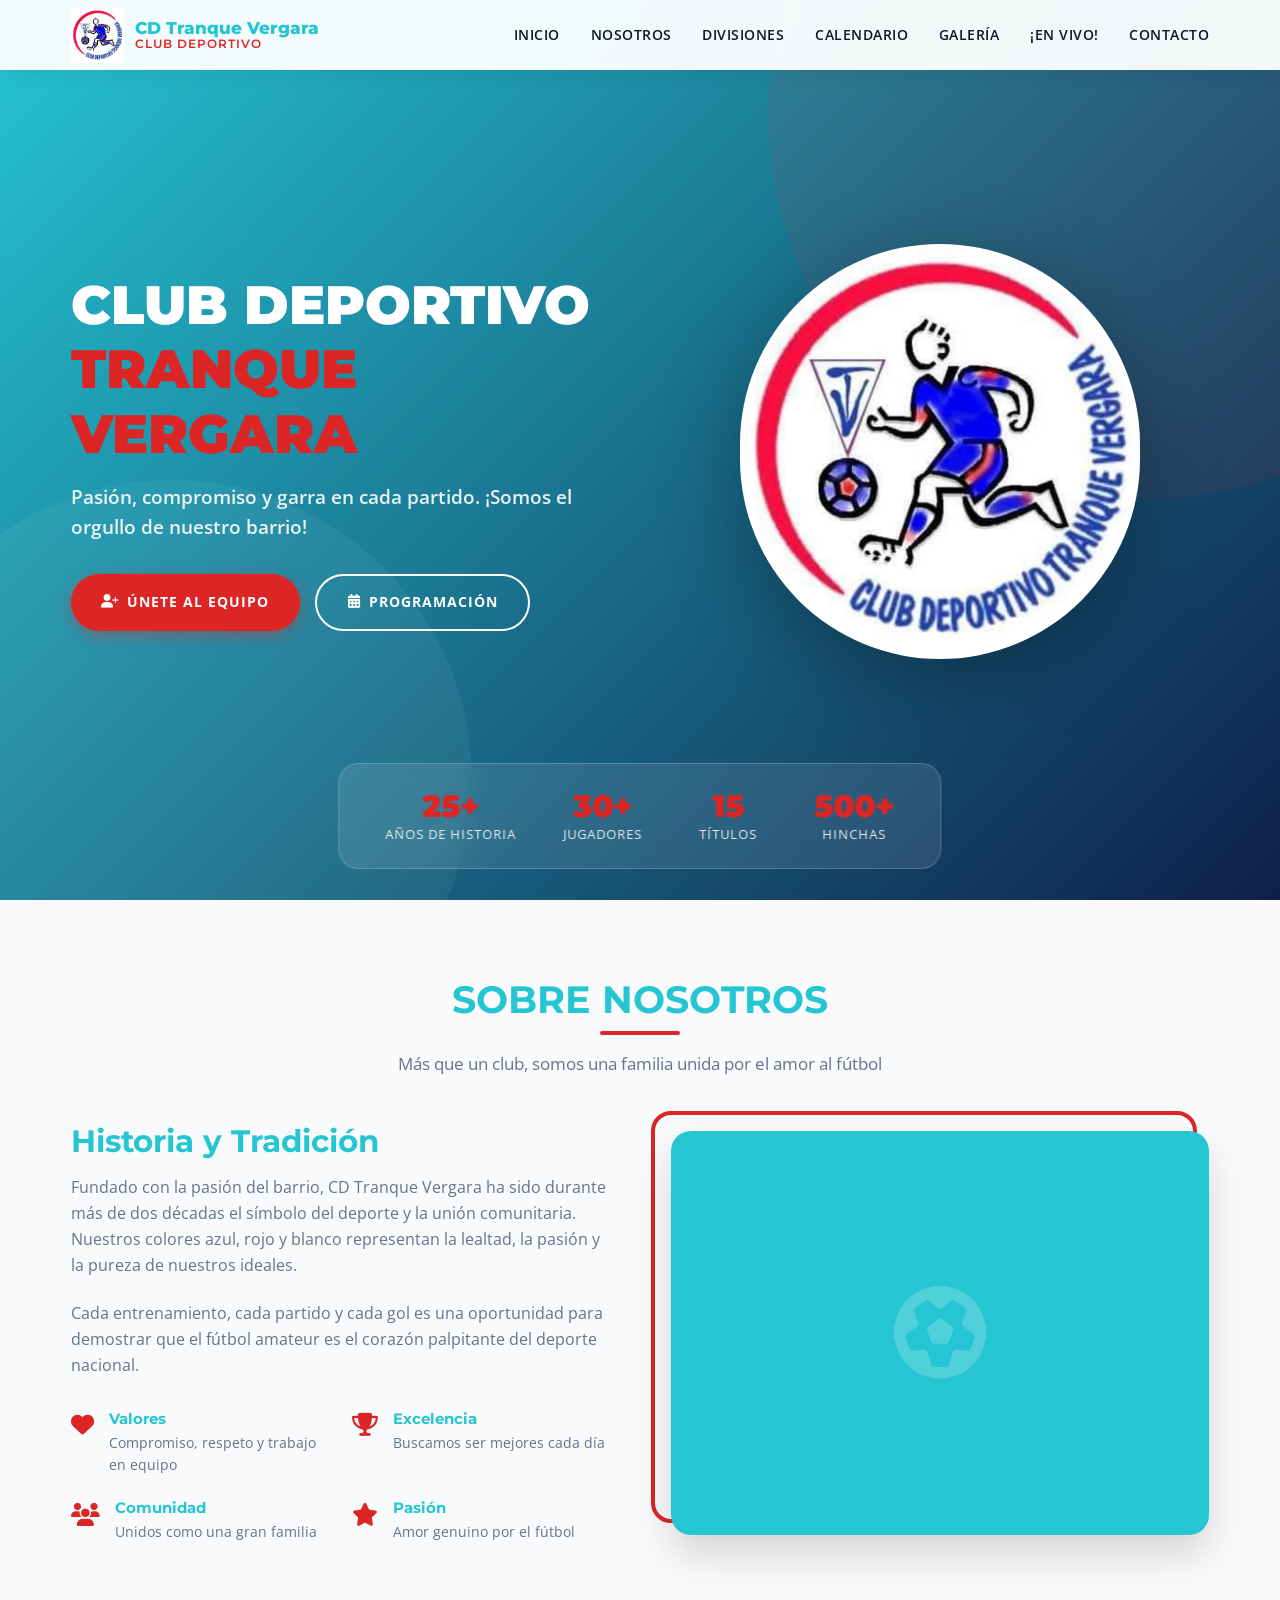
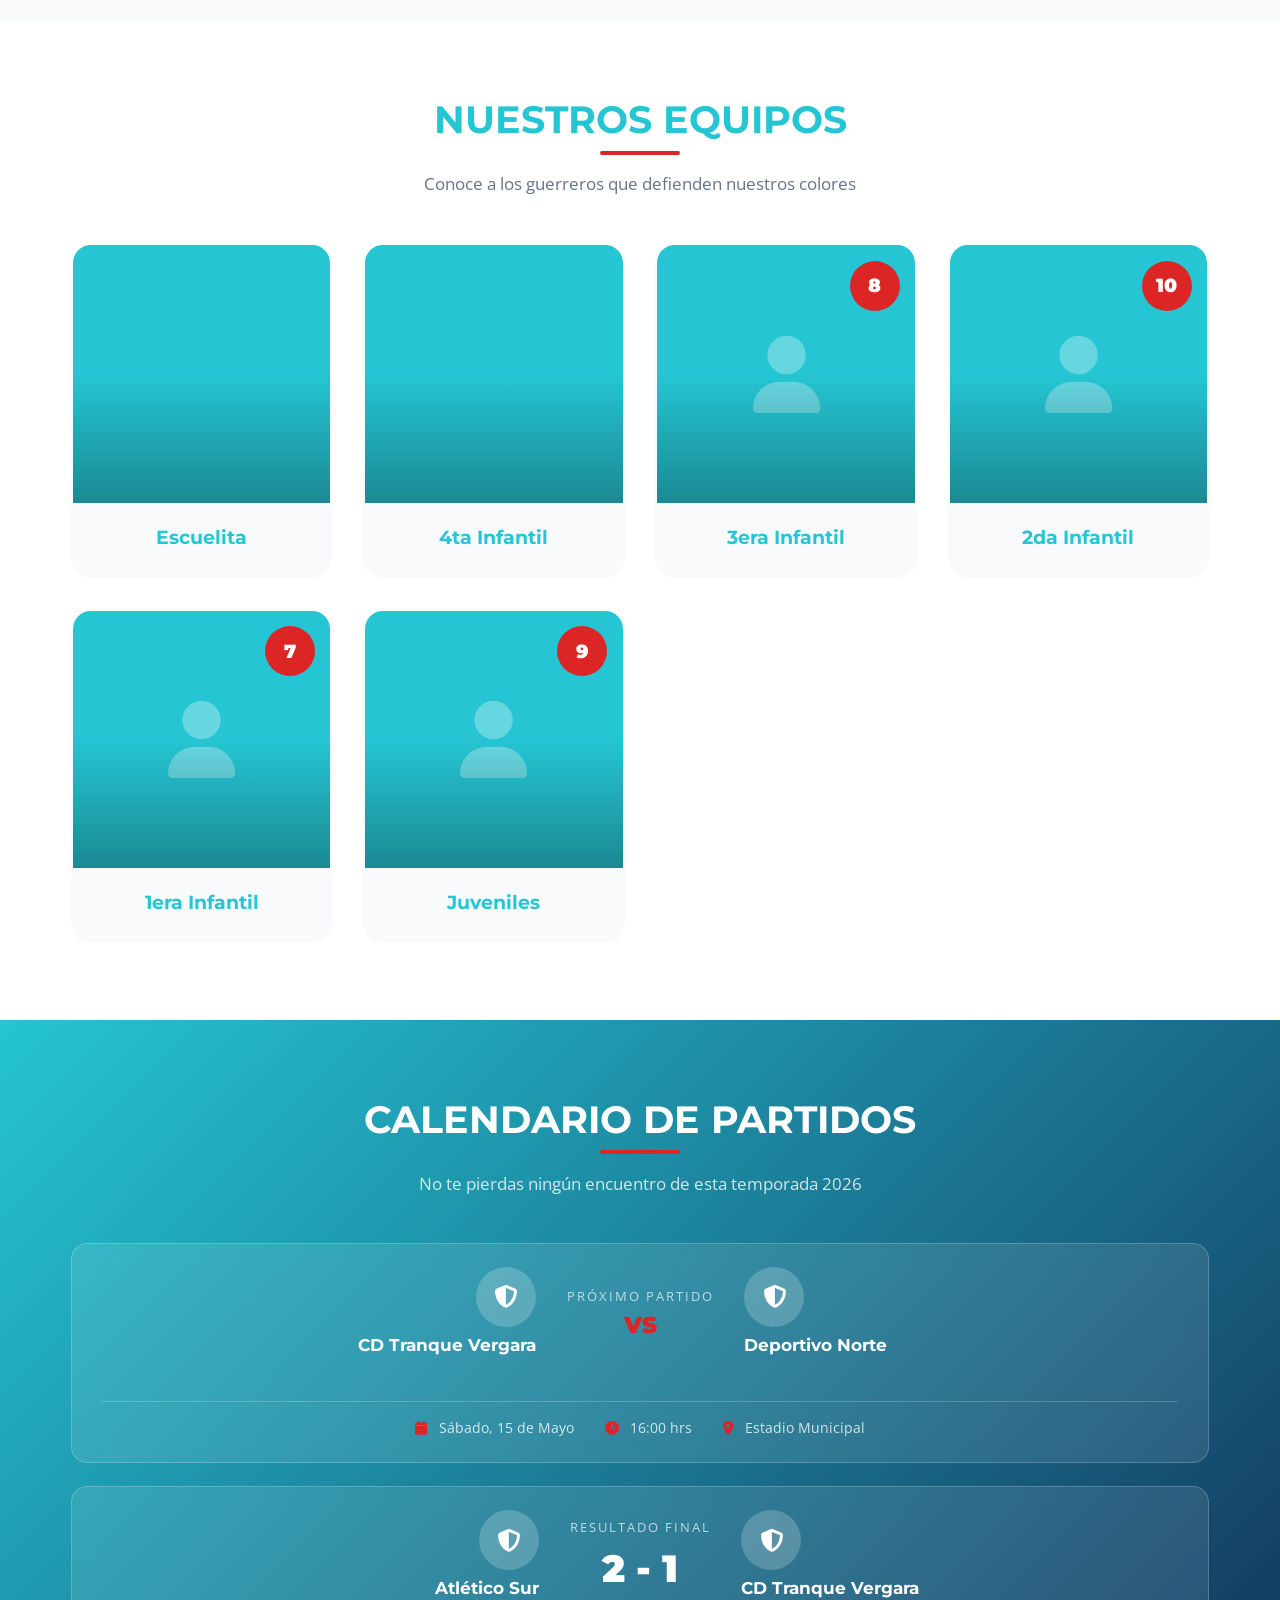
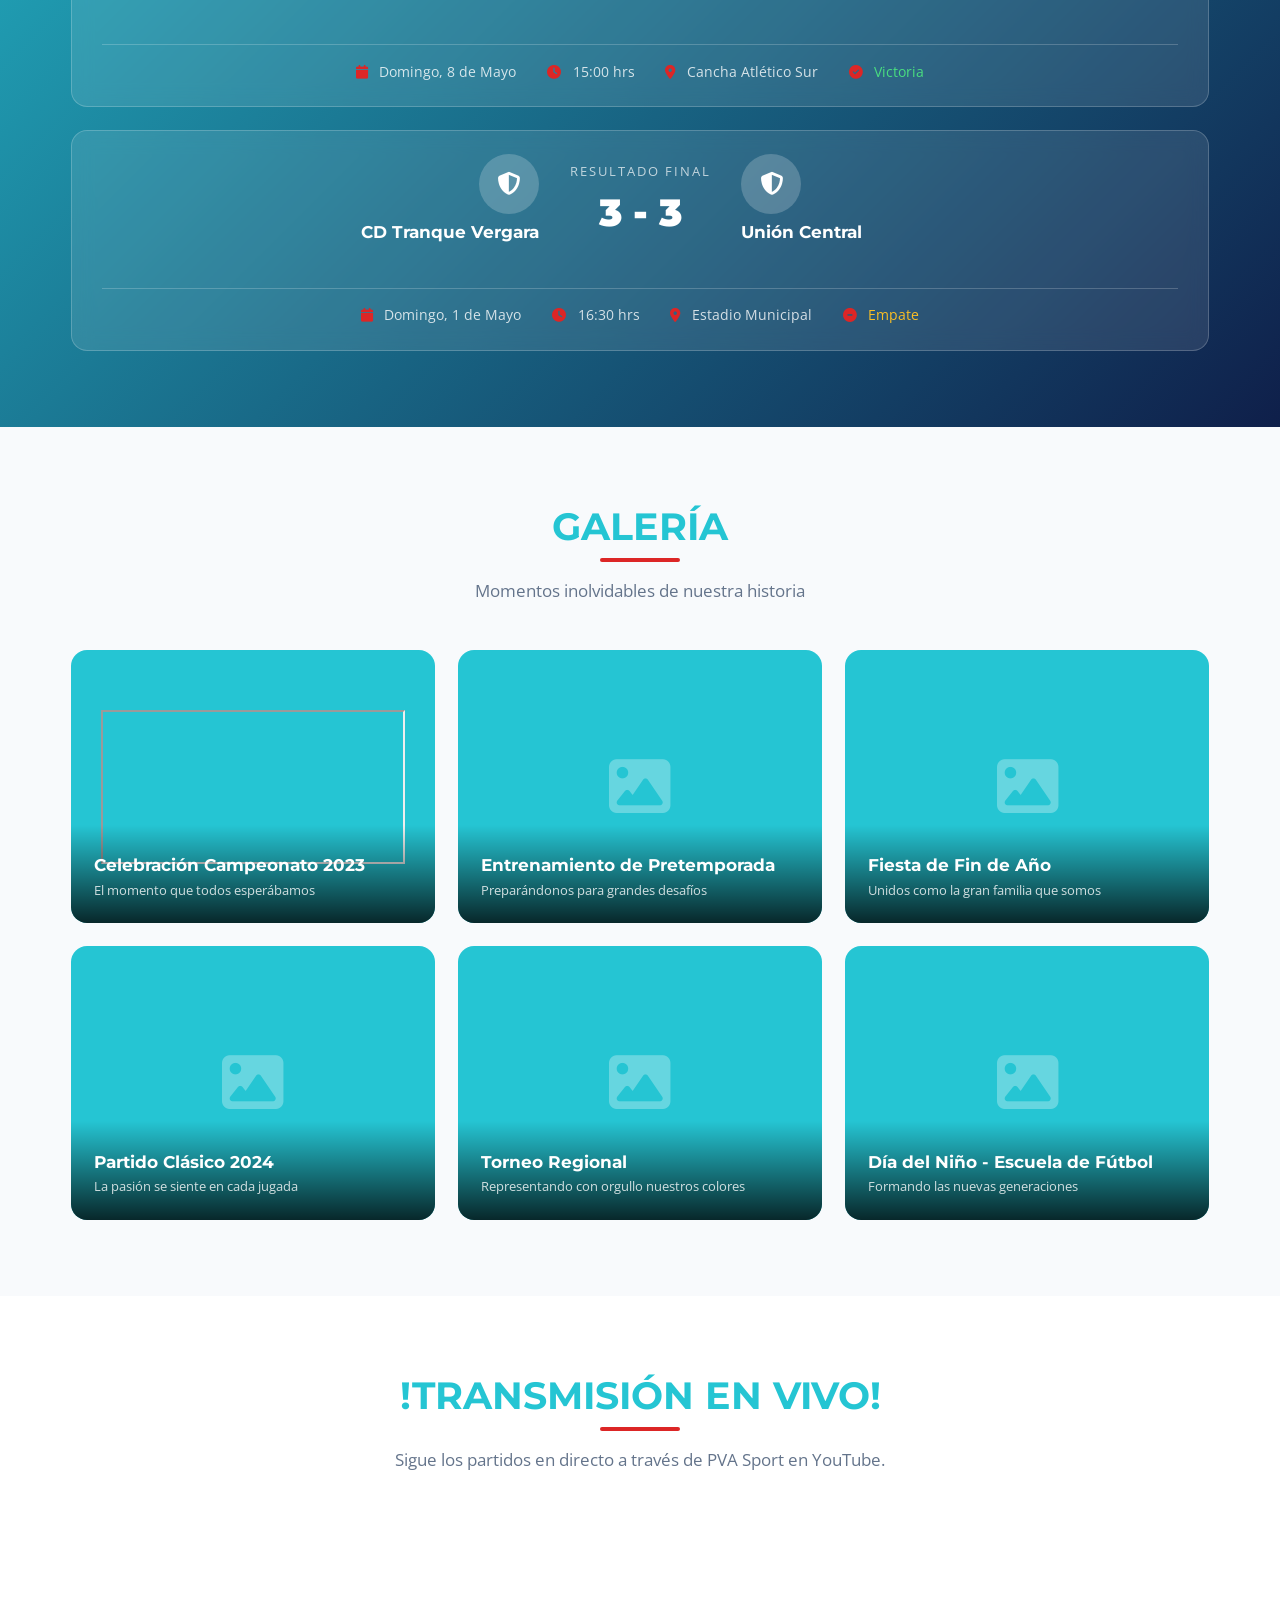
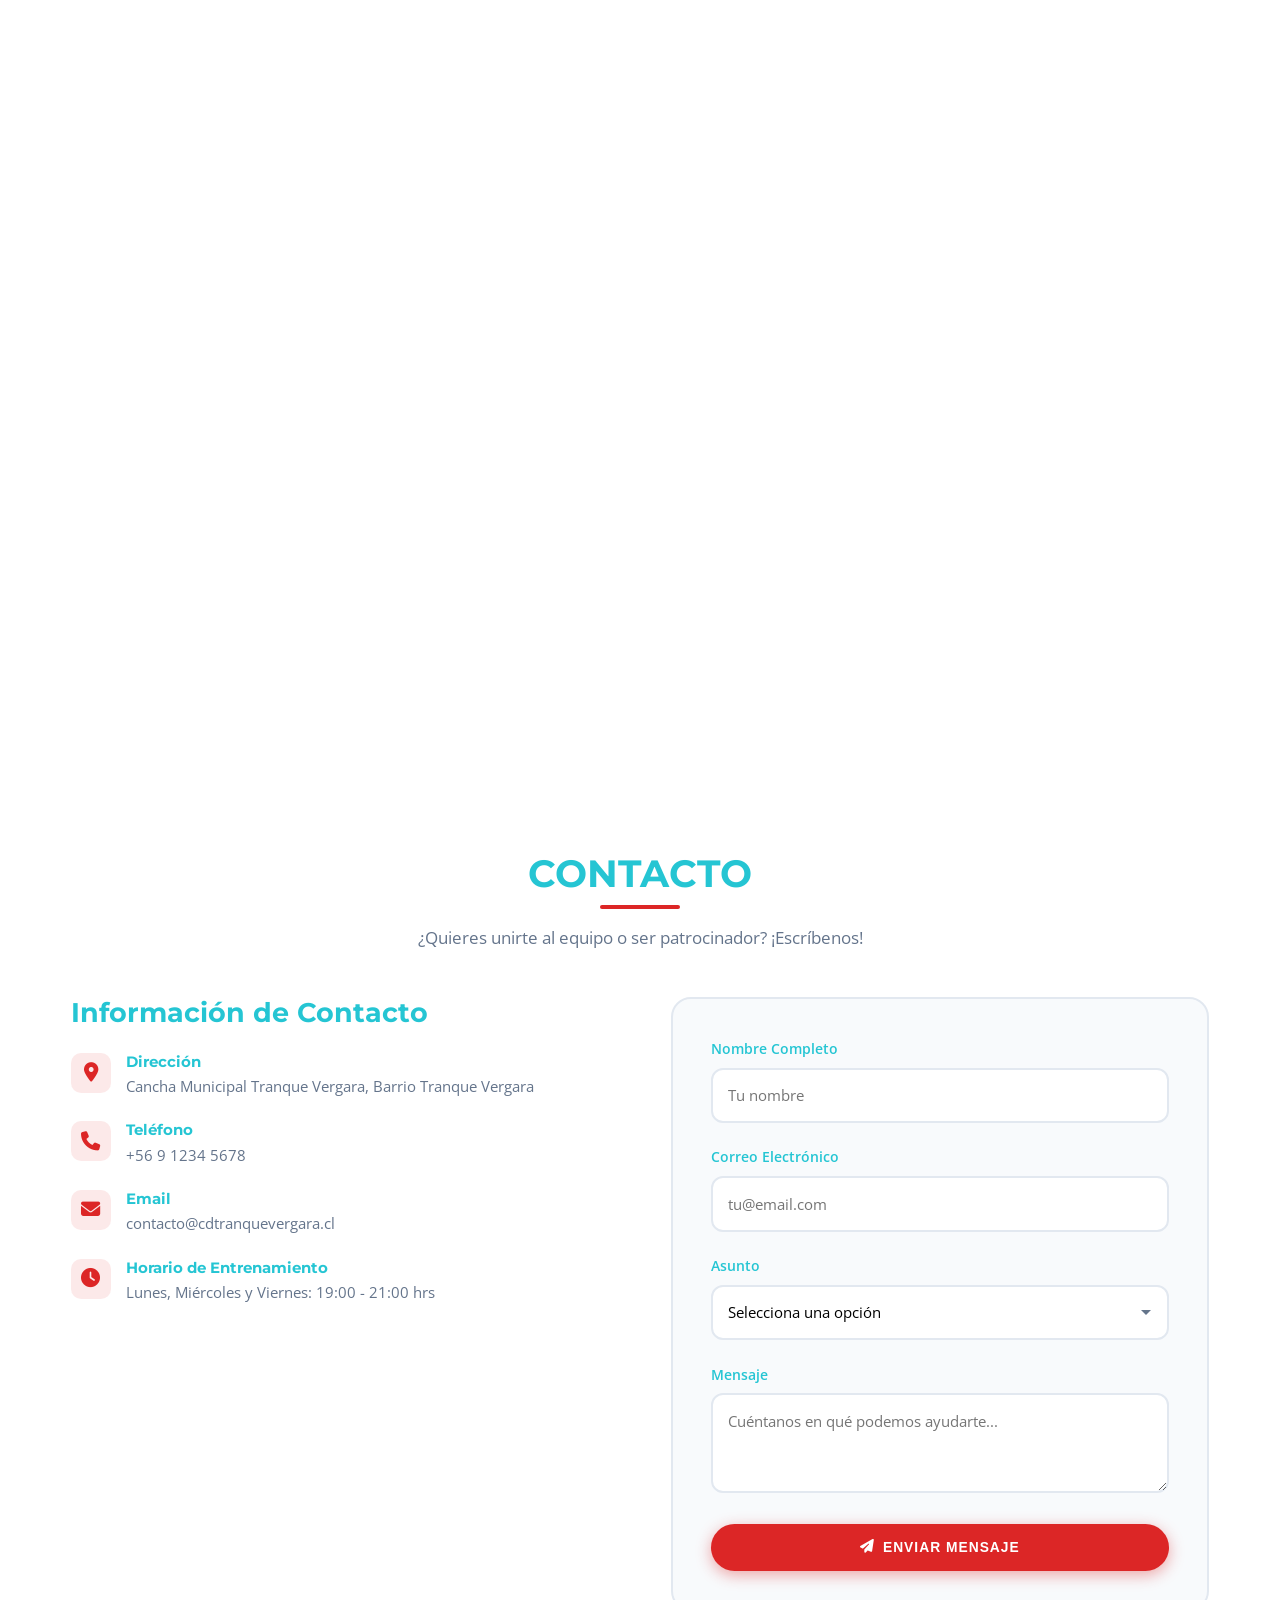
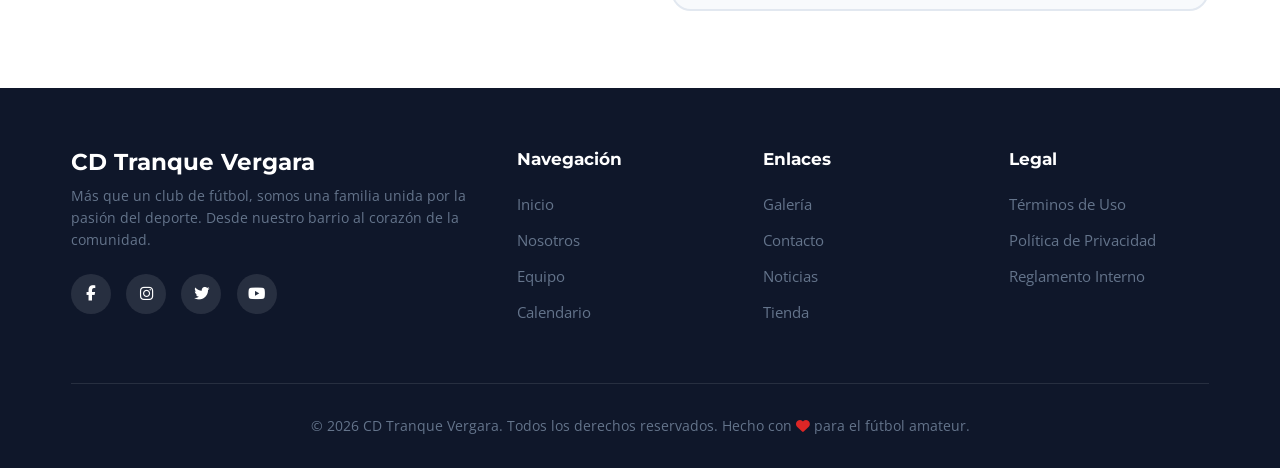
==== commit bc951f02: "height youtube" ====
--- a/index2.html
+++ b/index2.html
@@ -1477,10 +1477,8 @@
                 <div class="divider"></div>
                 <p>Sigue los partidos en directo a través de PVA Sport en YouTube.</p>
             </div>
-            <div class="iframe-container">
-            <iframe src="https://www.youtube.com/embed/live_stream?channel=UCzzt3jKl5Tbw40e0KlRZ7SA&autoplay=1" 
-            frameborder="0" 
-            allowfullscreen ></iframe>
+            <div>
+            <iframe src="https://www.youtube.com/embed/live_stream?channel=UCzzt3jKl5Tbw40e0KlRZ7SA&autoplay=1" frameborder="0" style="width:100%;height:700px;border:none;" allowfullscreen ></iframe>
             </div>
             <div class="contact-grid">
                     <div class="footer-social" style="margin-top:2rem">
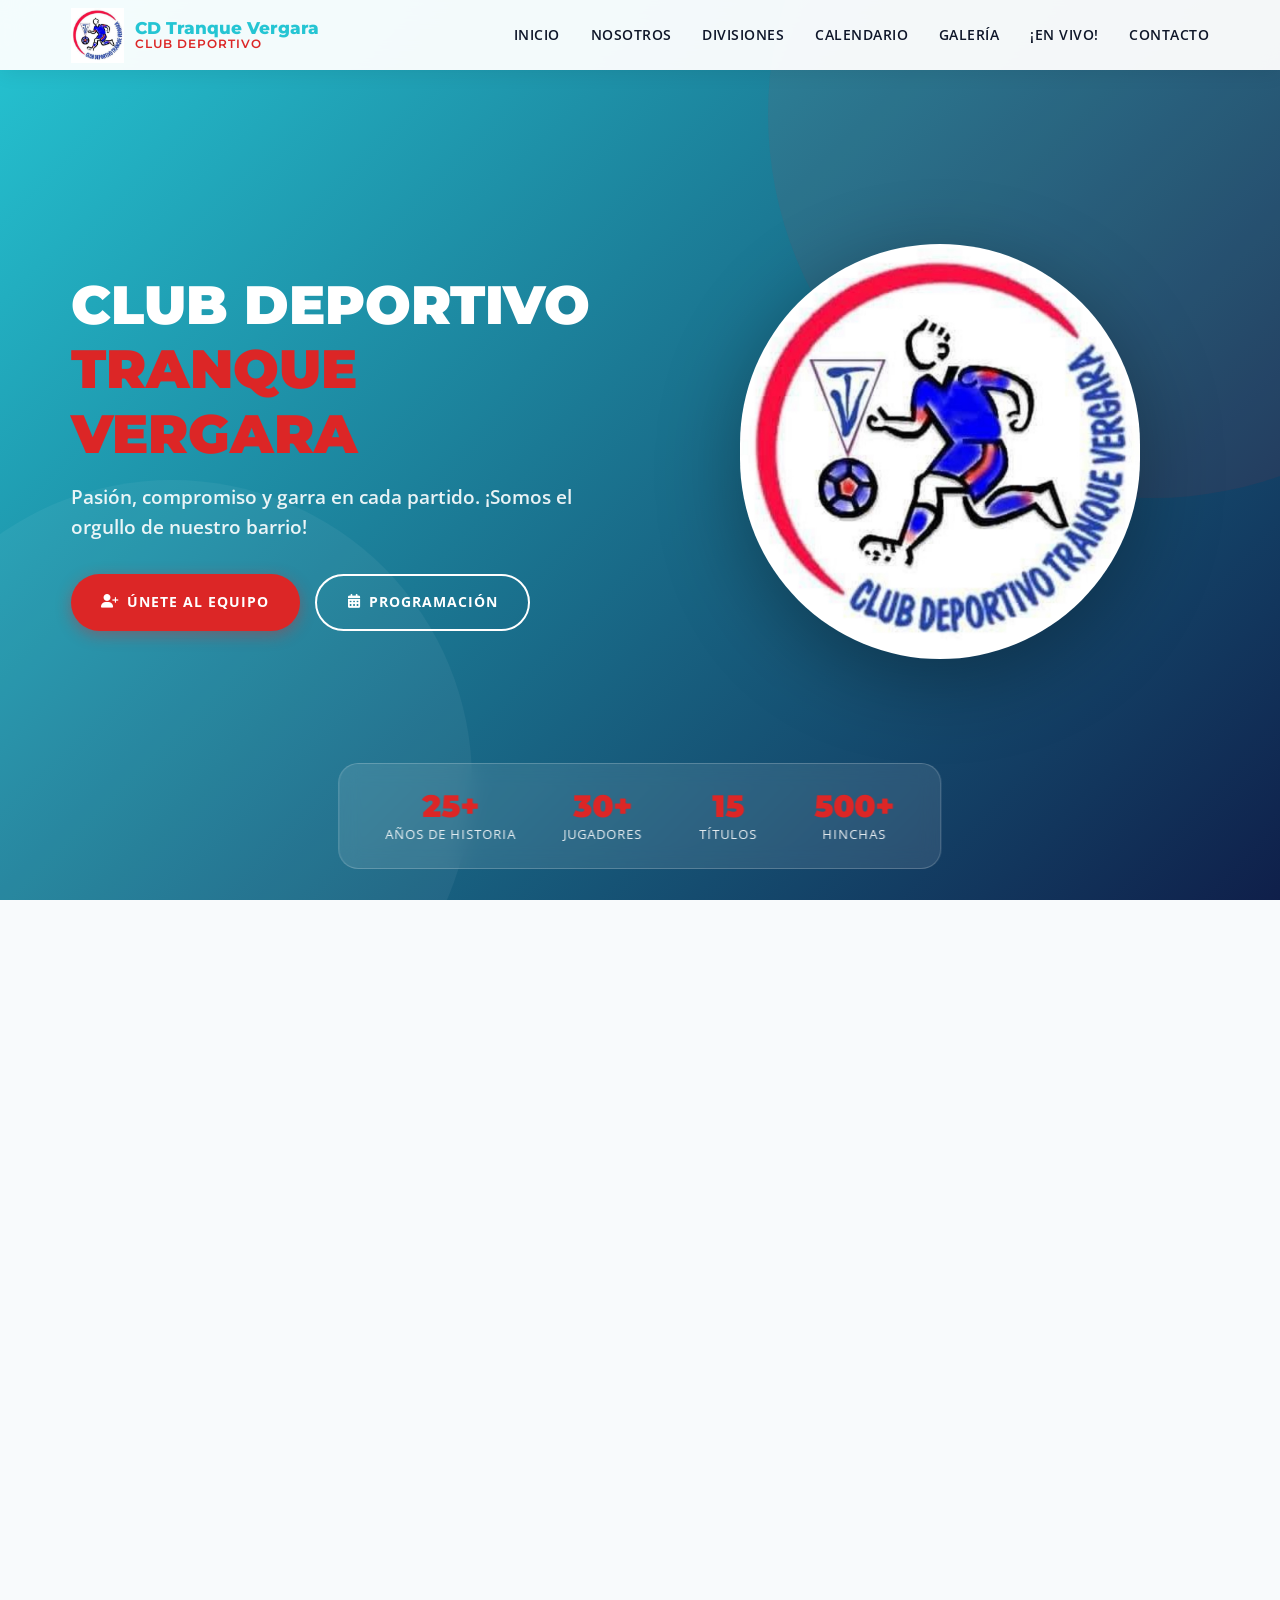
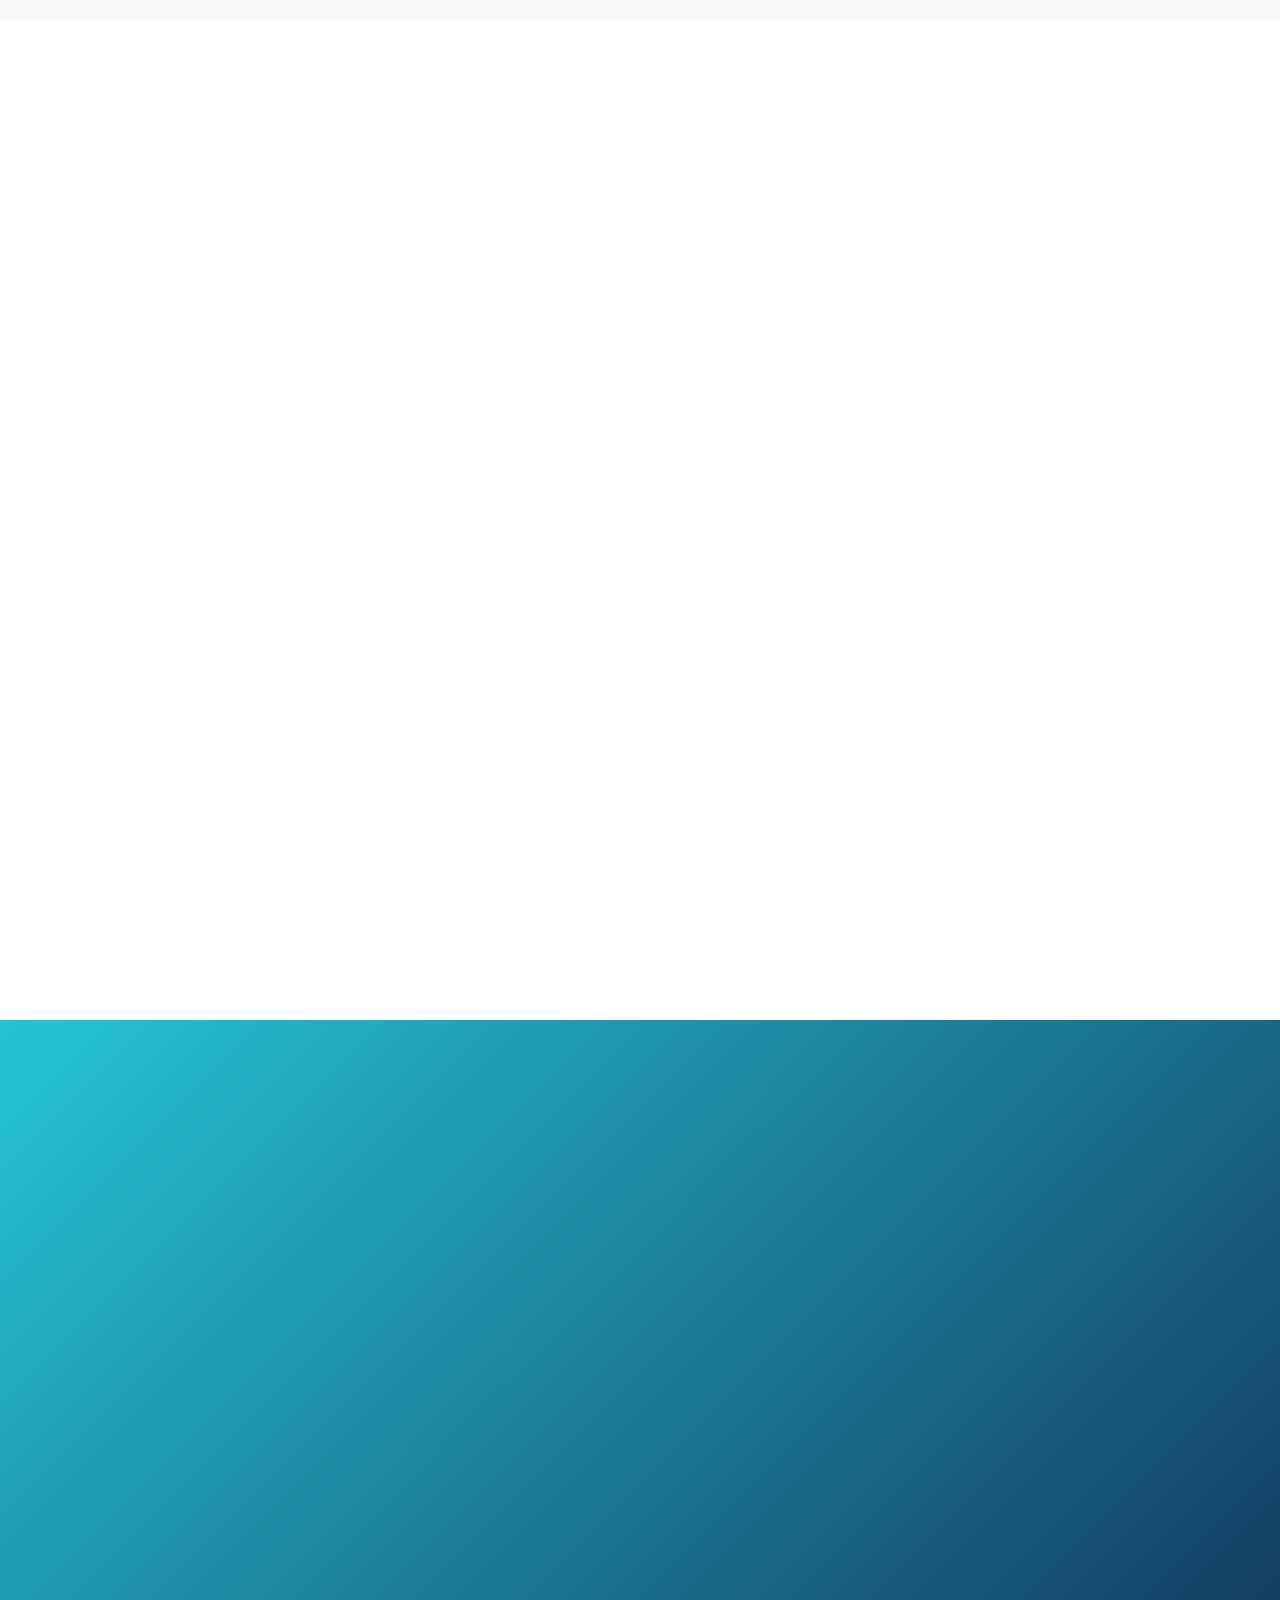
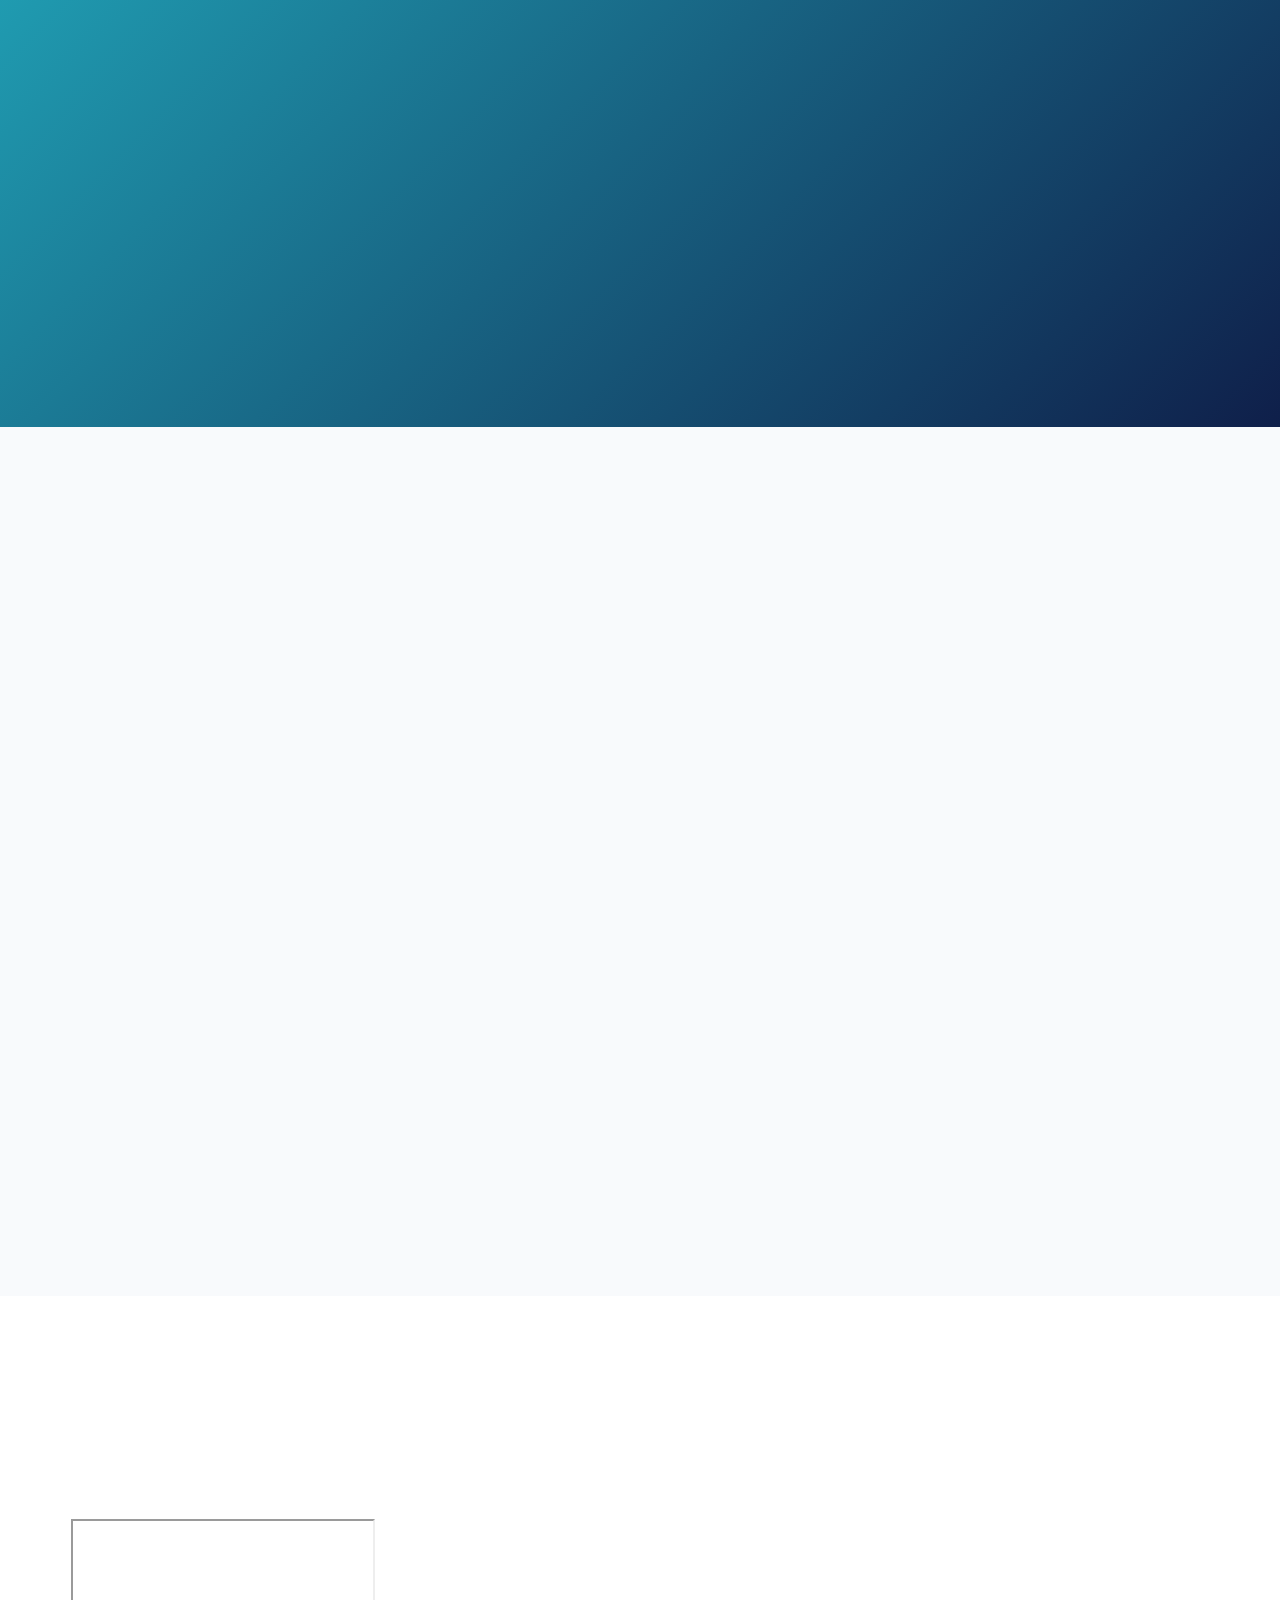
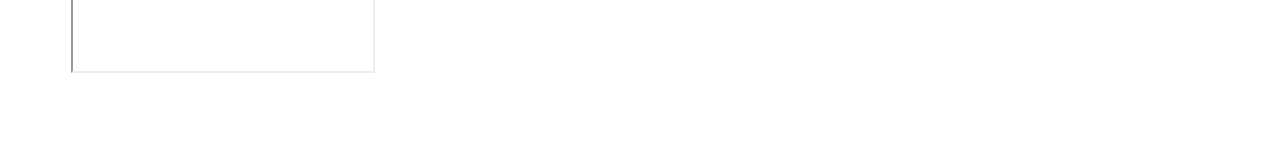
==== commit c622b917: "push" ====
--- a/index2.html
+++ b/index2.html
@@ -1477,8 +1477,9 @@
                 <div class="divider"></div>
                 <p>Sigue los partidos en directo a través de PVA Sport en YouTube.</p>
             </div>
-            <div>
-            <iframe src="https://www.youtube.com/embed/live_stream?channel=UCzzt3jKl5Tbw40e0KlRZ7SA&autoplay=1" frameborder="0" style="width:100%;height:700px;border:none;" allowfullscreen ></iframe>
+            <div class="iframe-container">
+            <iframe src="https://www.youtube.com/embed/live_stream?channel=UCzzt3jKl5Tbw40e0KlRZ7SA&autoplay=1" title="
+            allowfullscreen ></iframe>
             </div>
             <div class="contact-grid">
                     <div class="footer-social" style="margin-top:2rem">
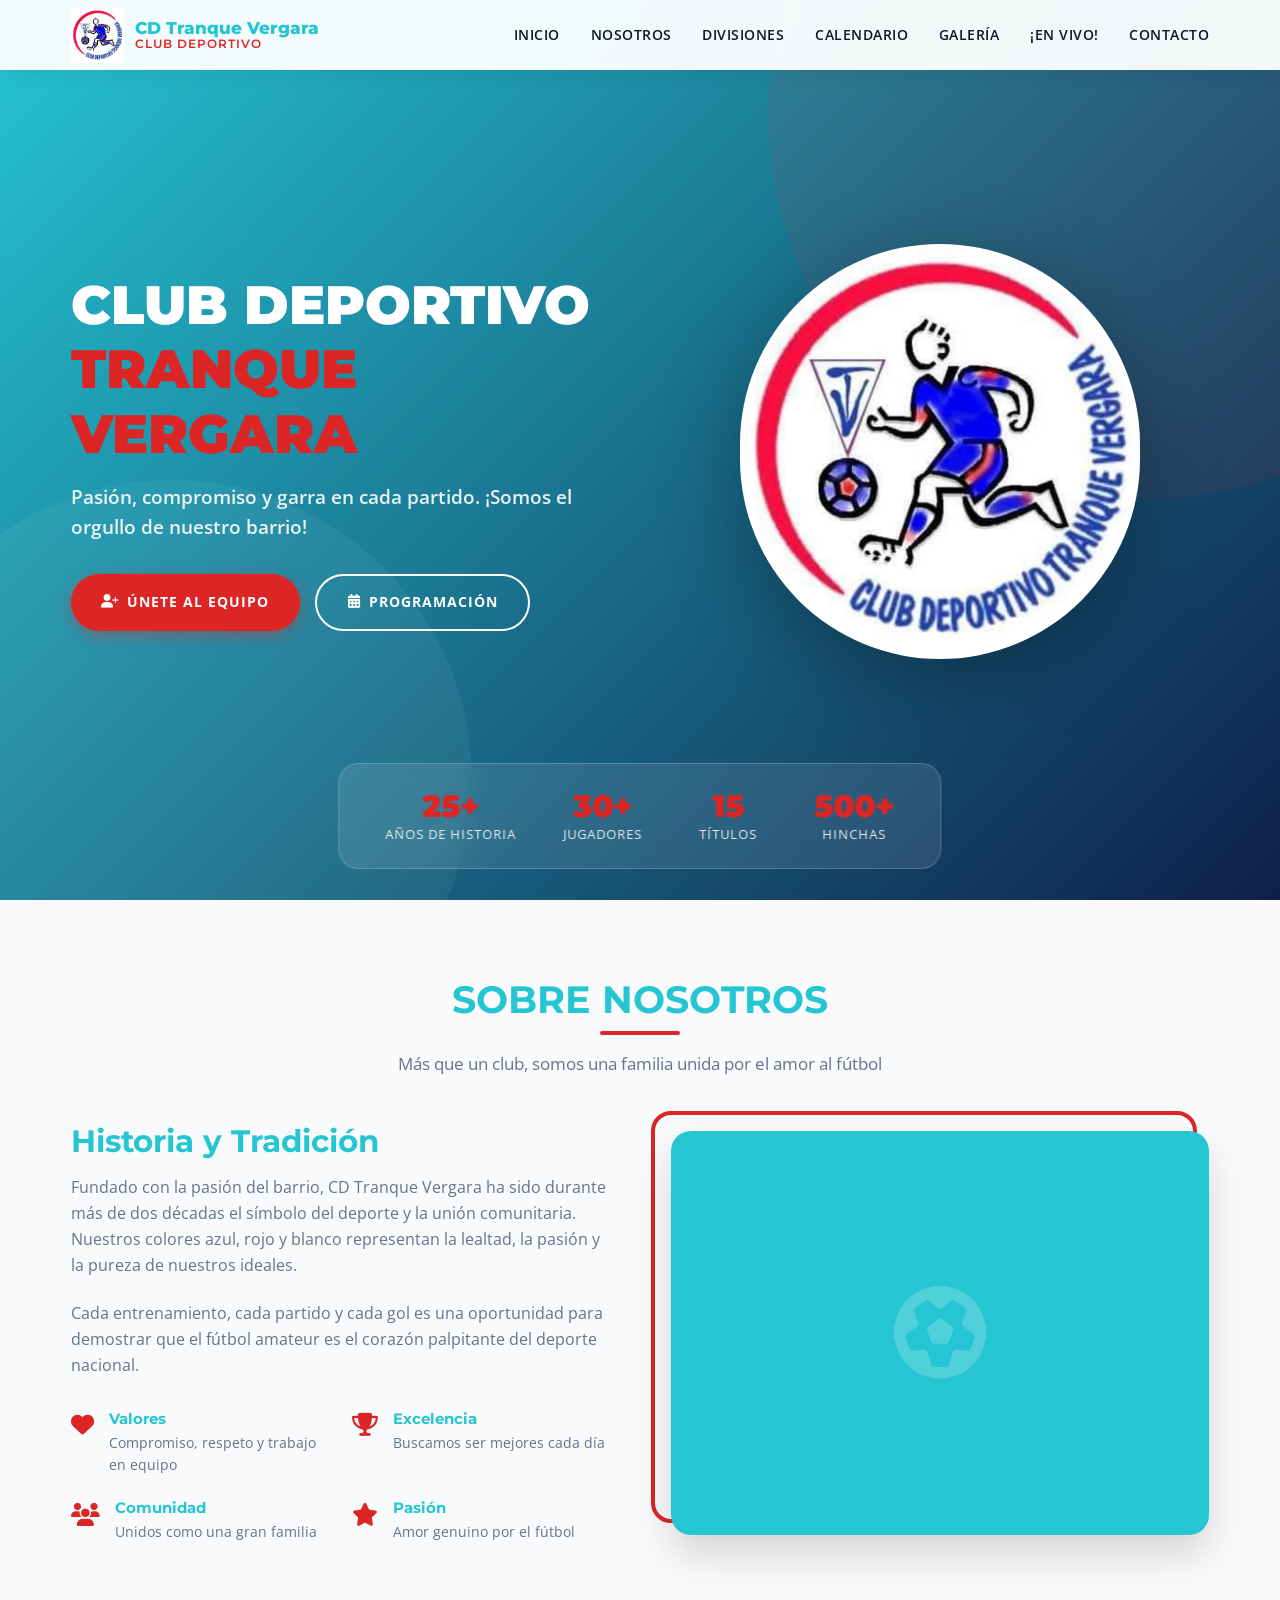
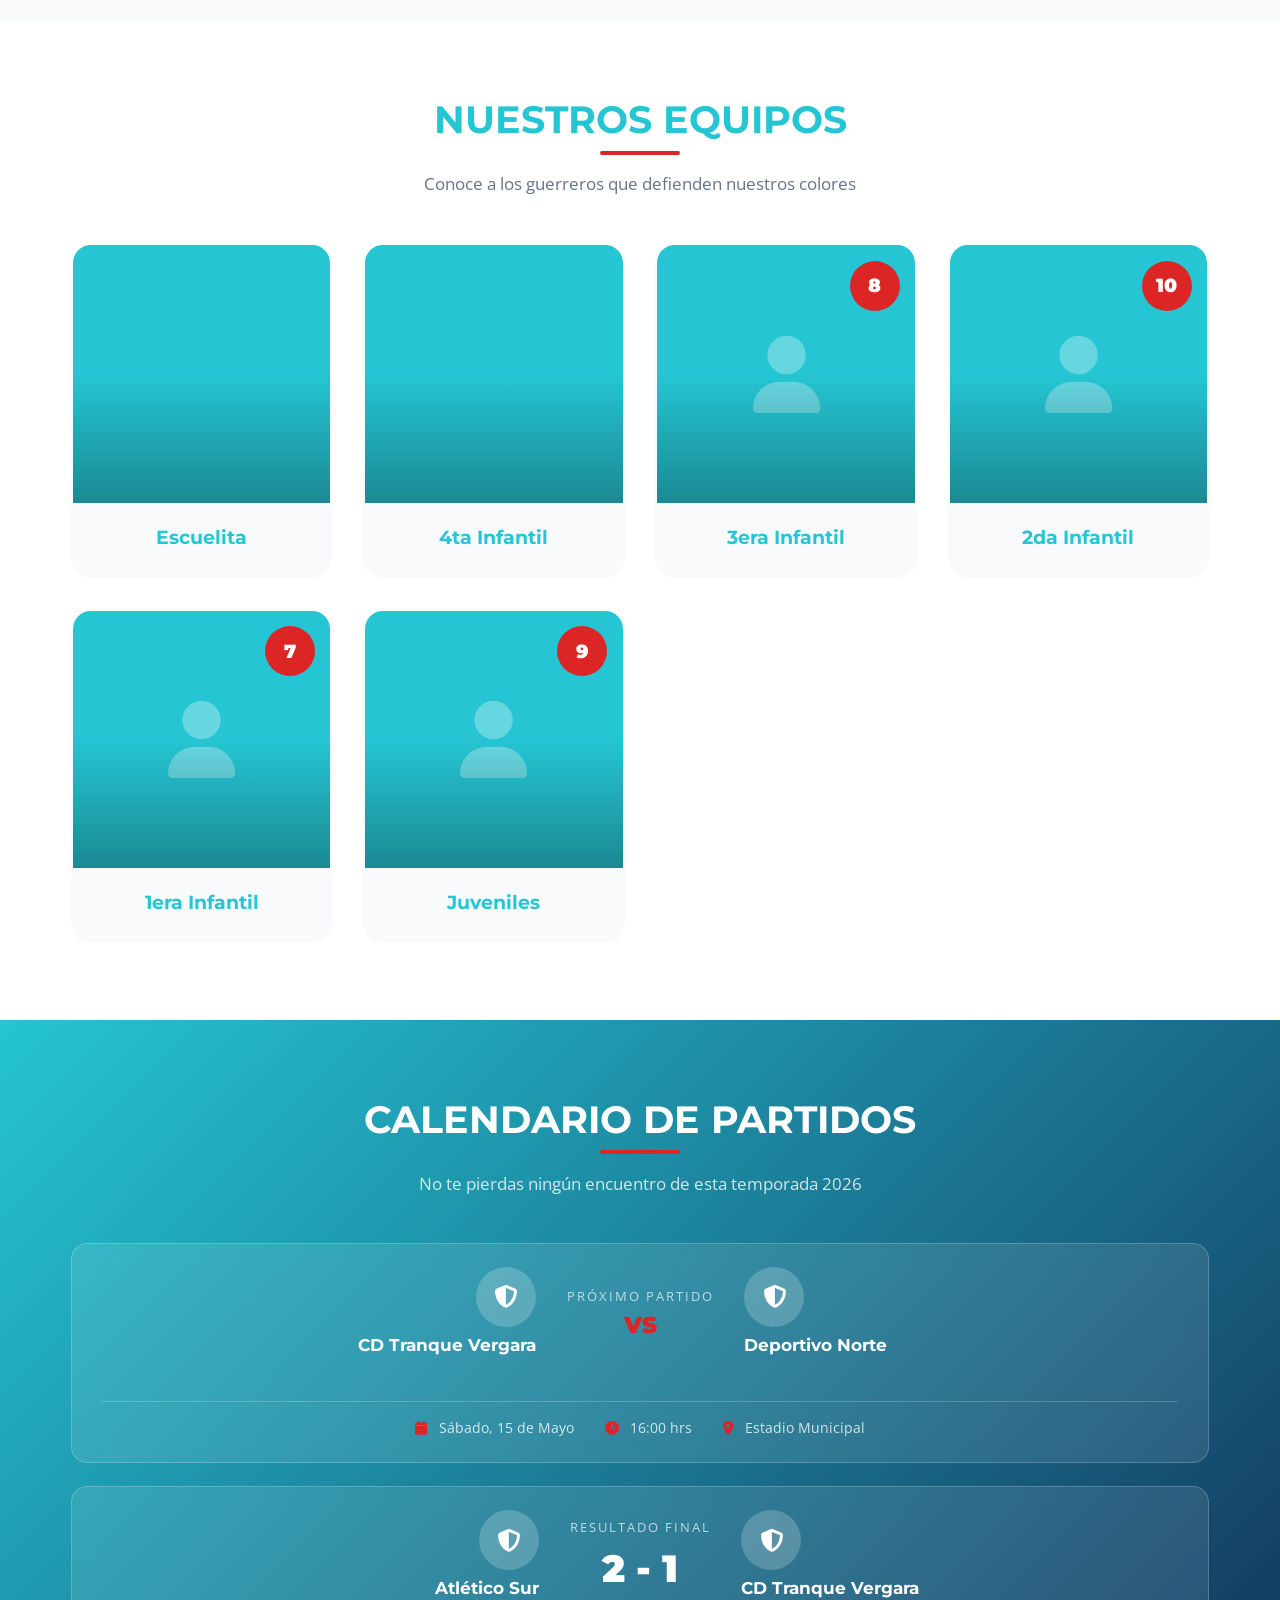
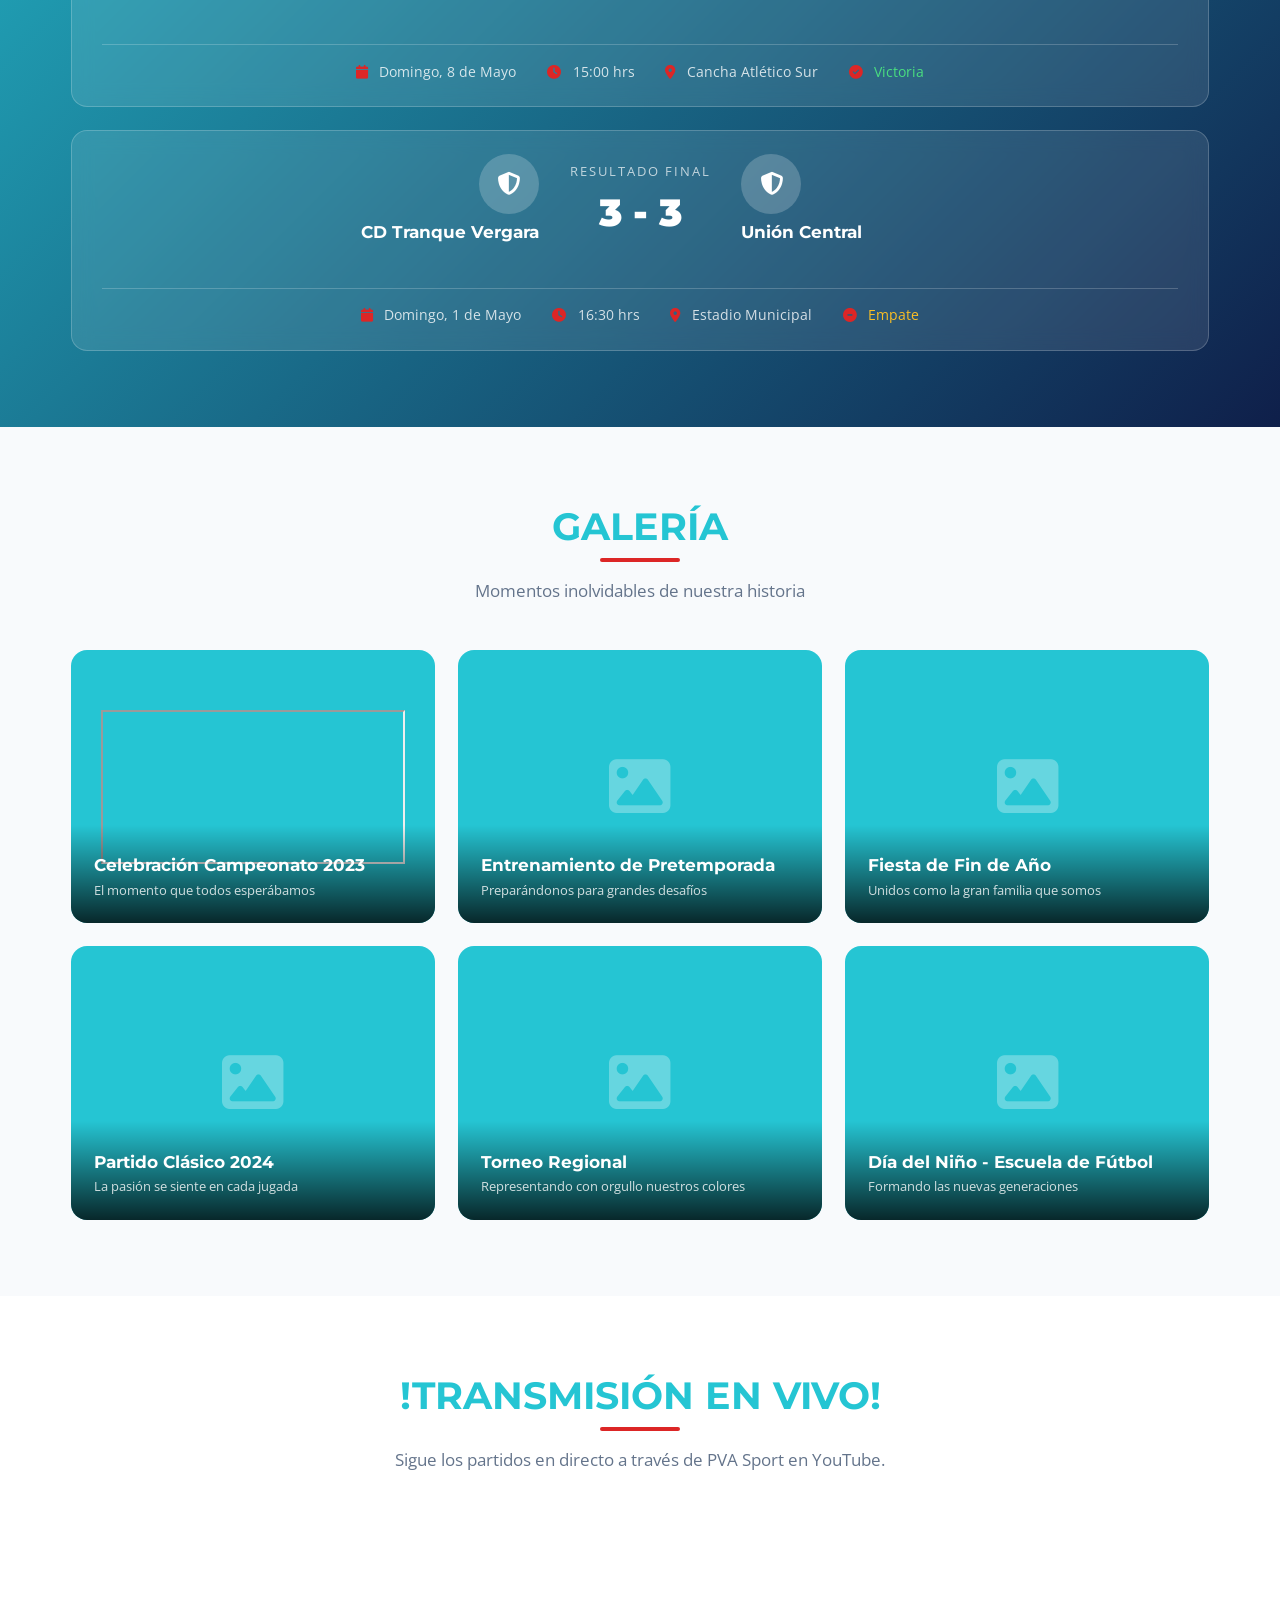
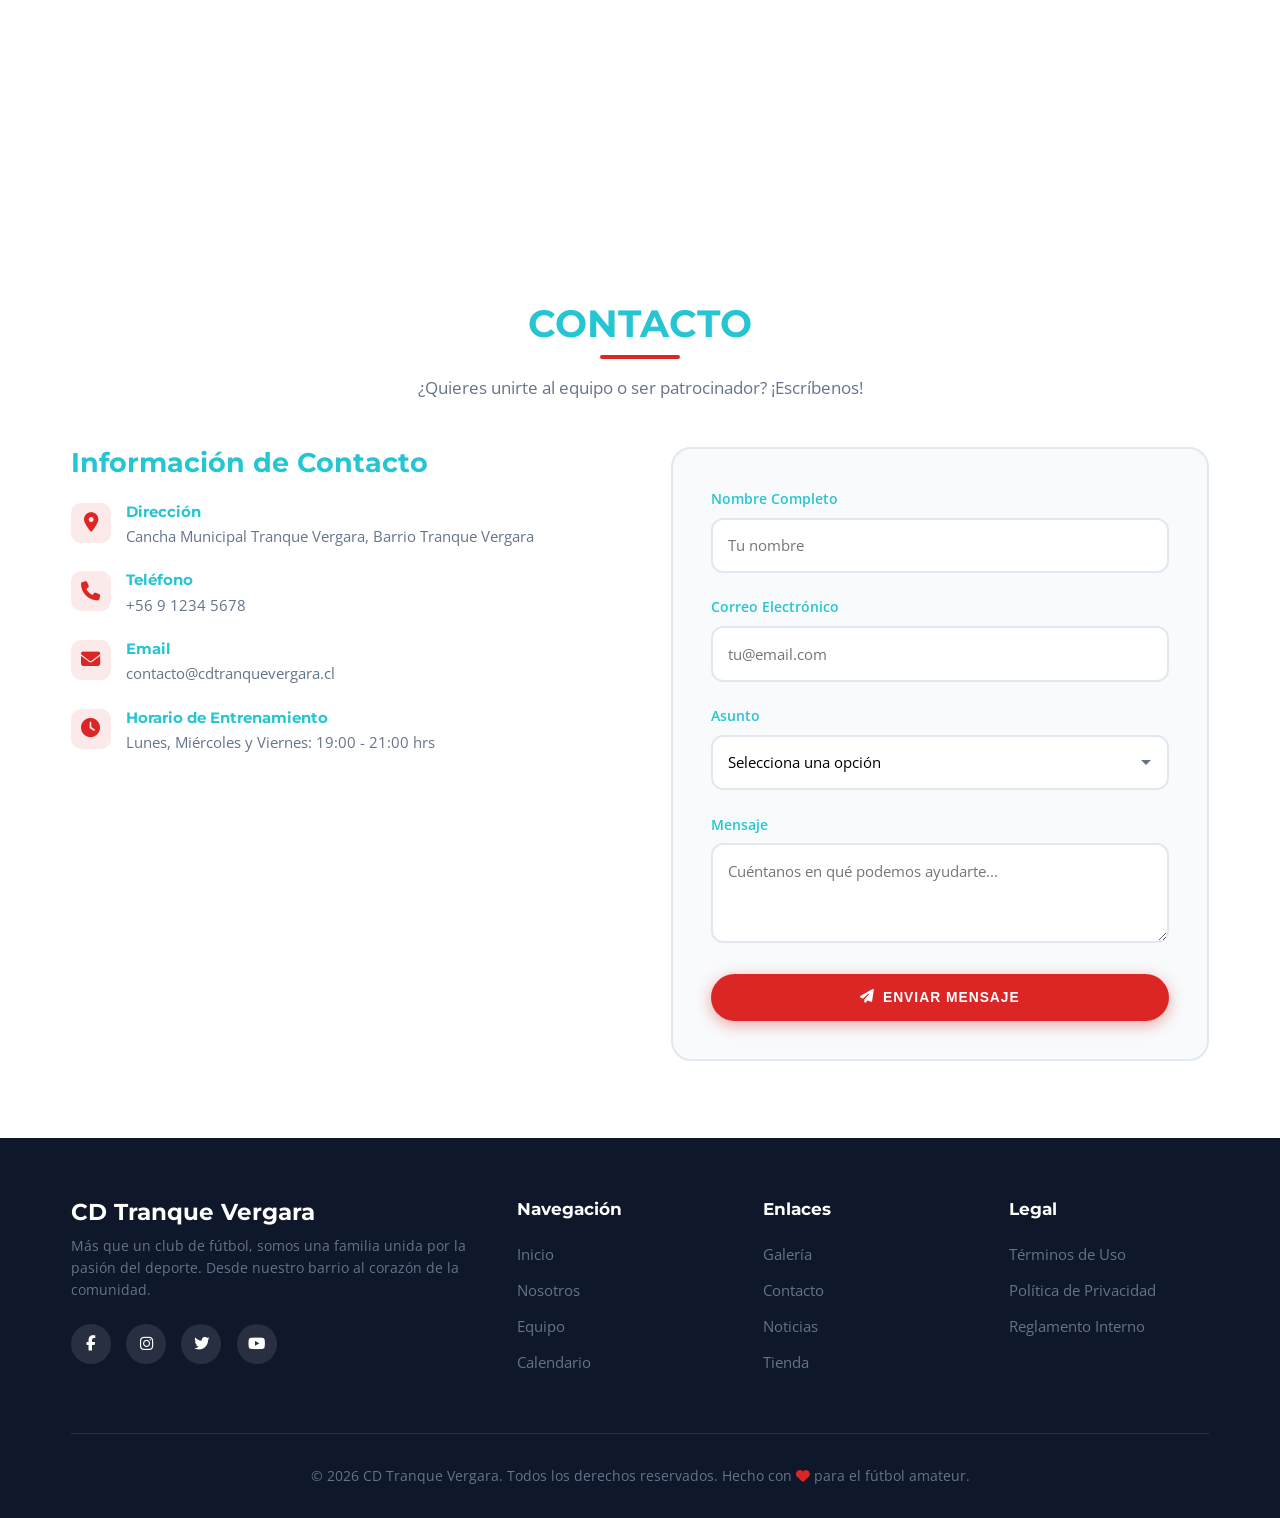
==== commit e01a87c2: "push force" ====
--- a/index2.html
+++ b/index2.html
@@ -1477,9 +1477,8 @@
                 <div class="divider"></div>
                 <p>Sigue los partidos en directo a través de PVA Sport en YouTube.</p>
             </div>
-            <div class="iframe-container">
-            <iframe src="https://www.youtube.com/embed/live_stream?channel=UCzzt3jKl5Tbw40e0KlRZ7SA&autoplay=1" title="
-            allowfullscreen ></iframe>
+            <div>
+            <iframe src="https://www.youtube.com/embed/live_stream?channel=UCzzt3jKl5Tbw40e0KlRZ7SA&autoplay=1" frameborder="0" style="width:100%;height:100%;border:none;" allowfullscreen ></iframe>
             </div>
             <div class="contact-grid">
                     <div class="footer-social" style="margin-top:2rem">
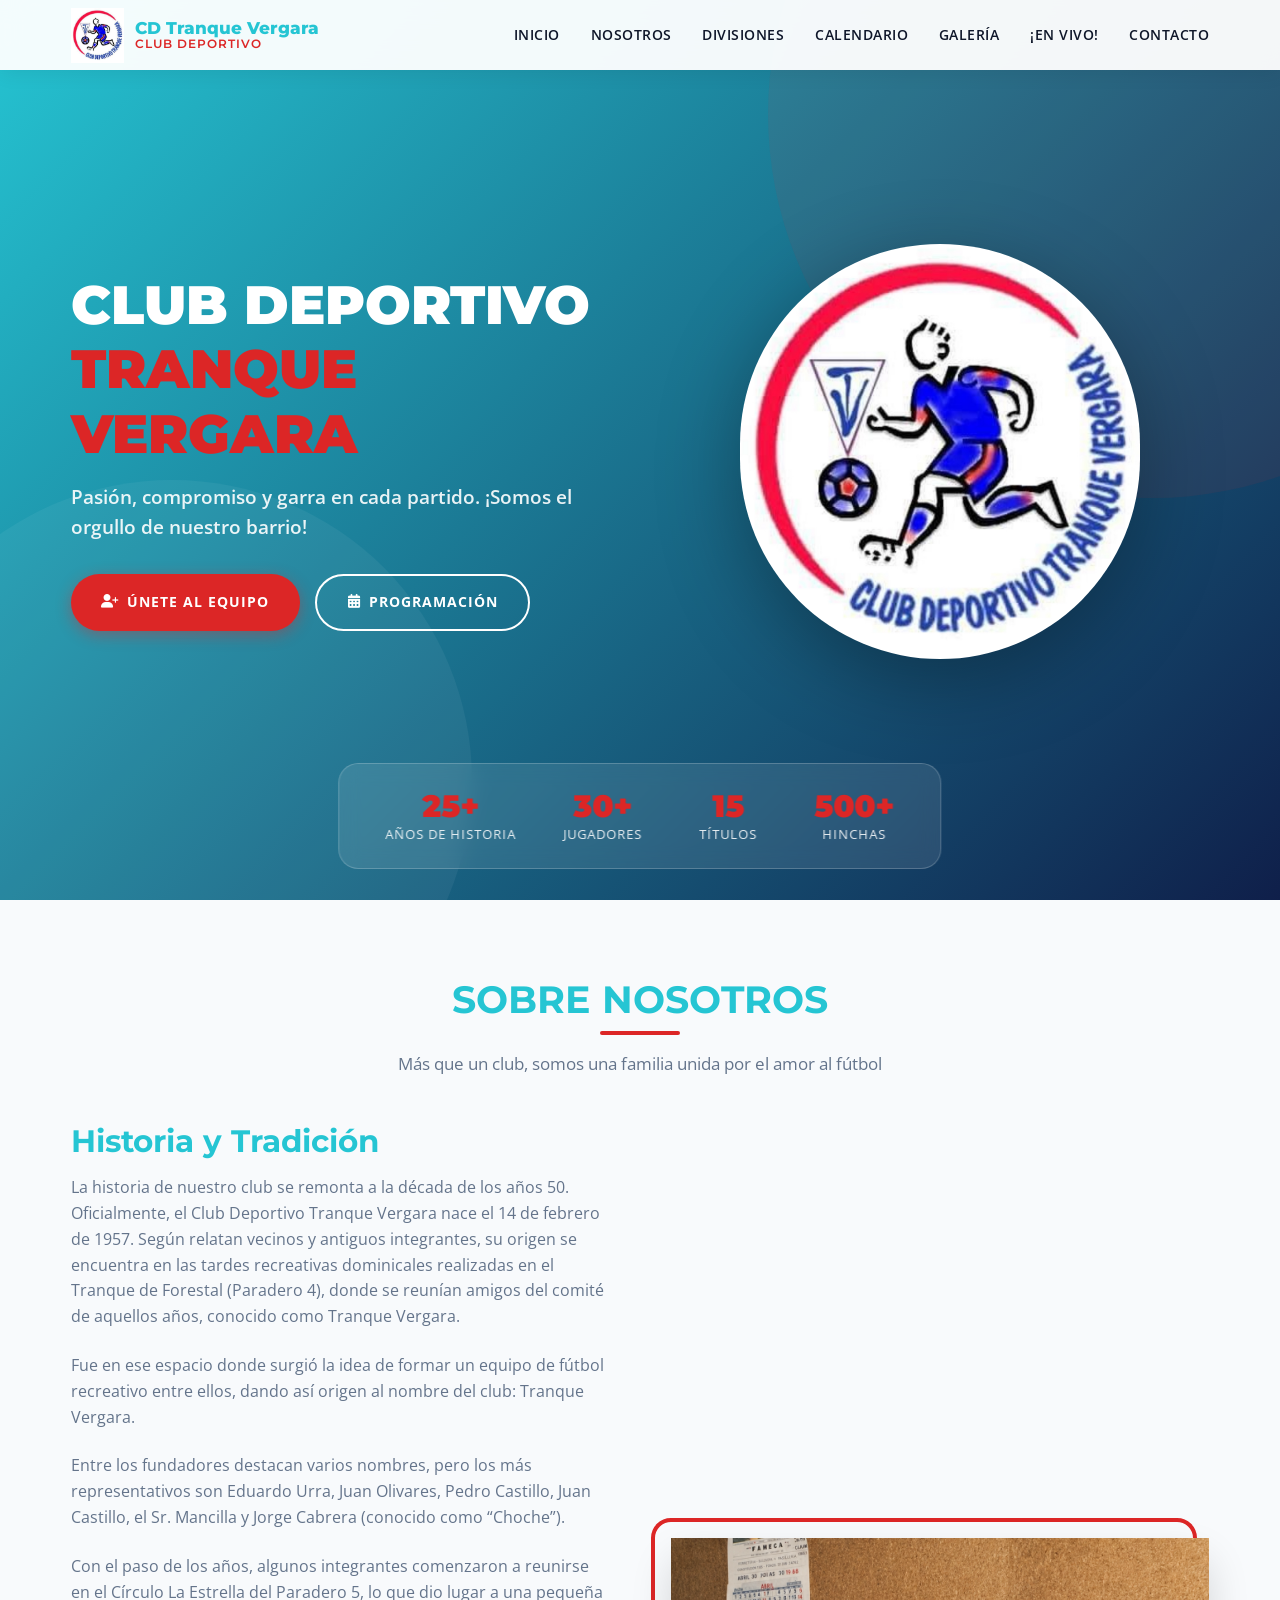
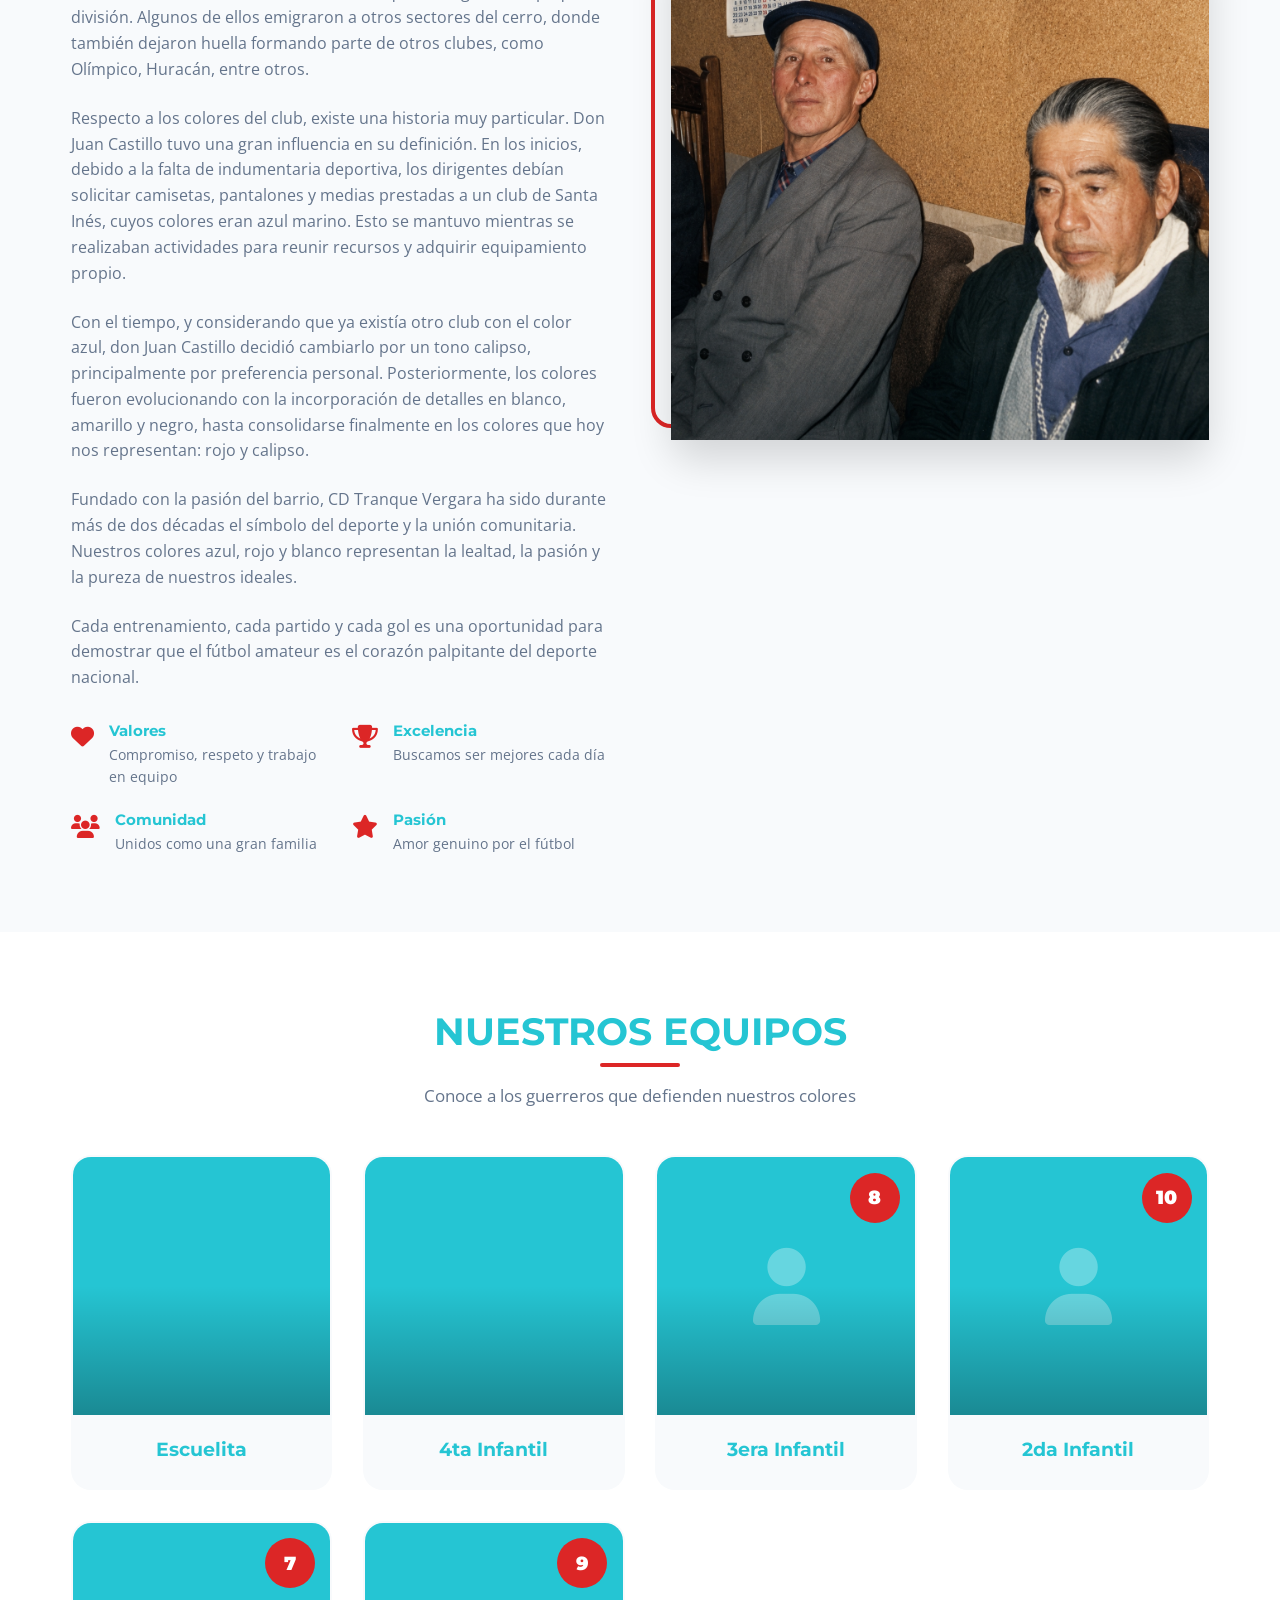
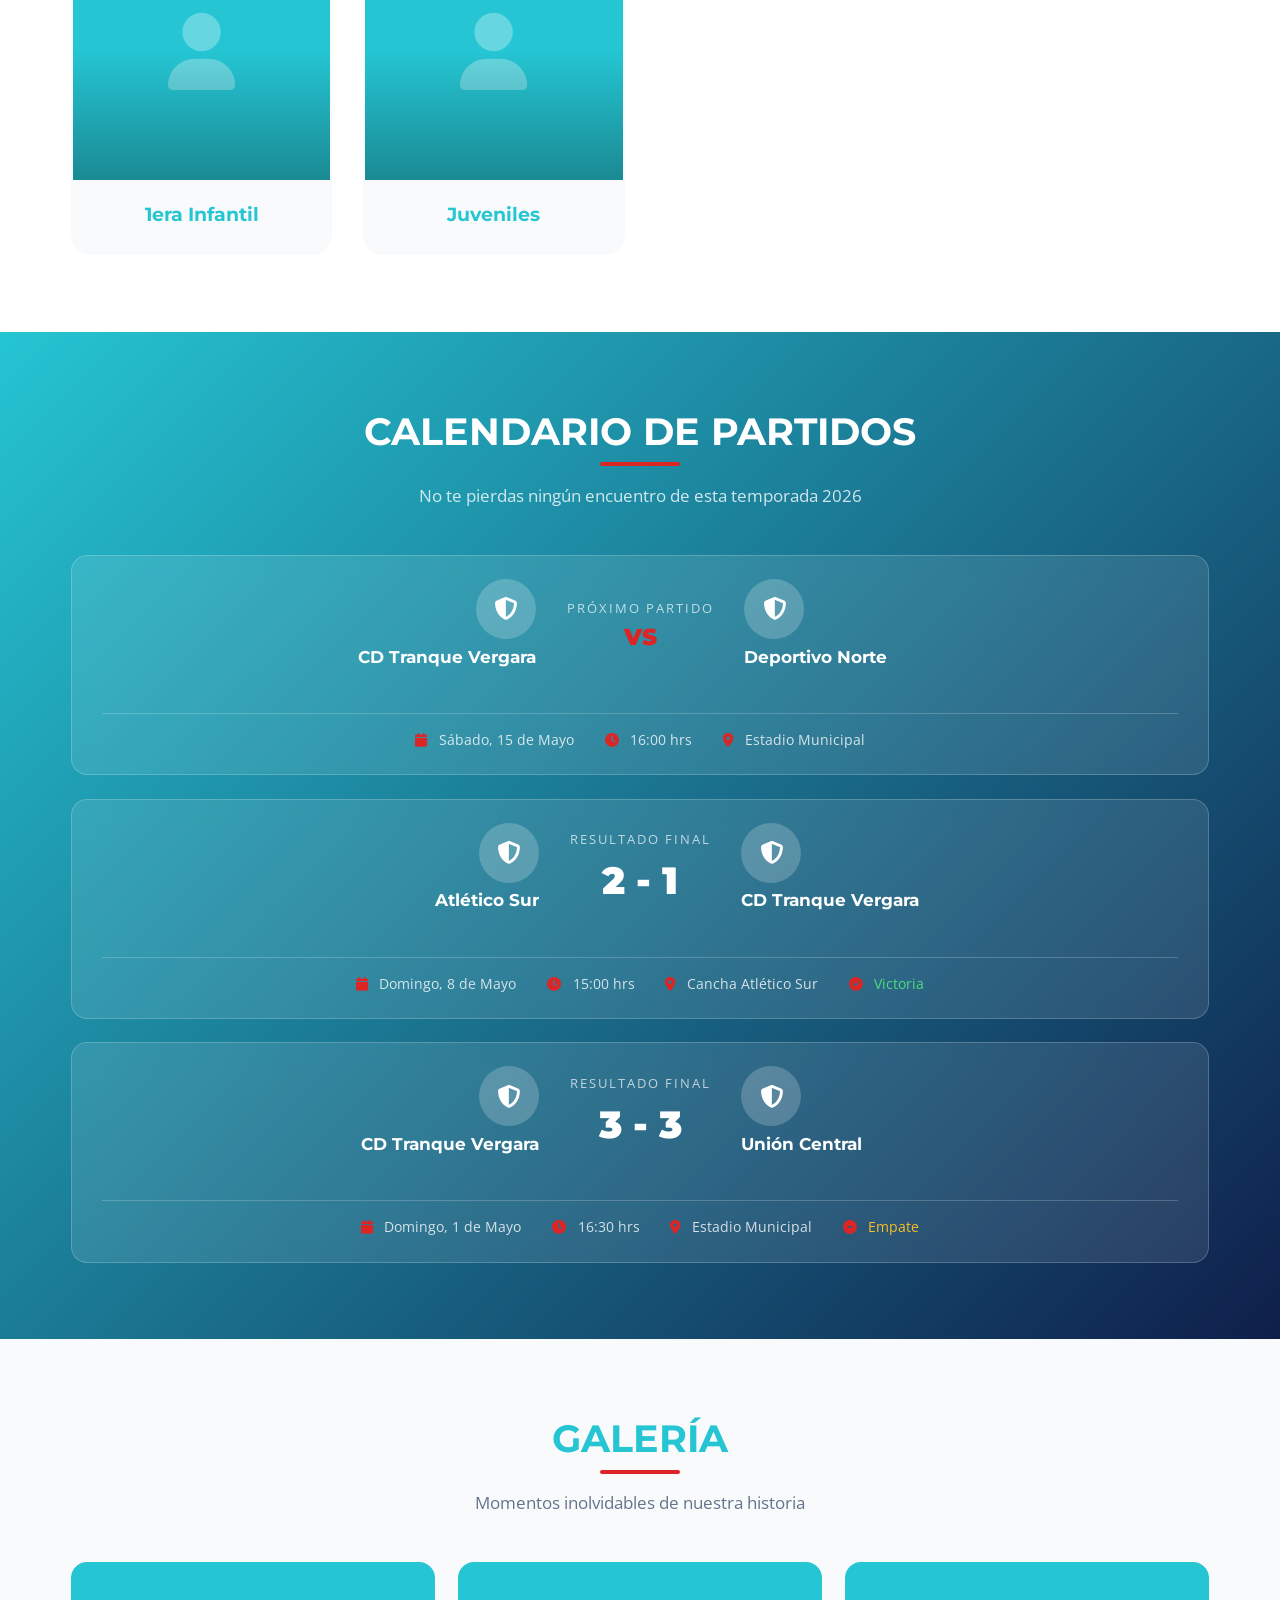
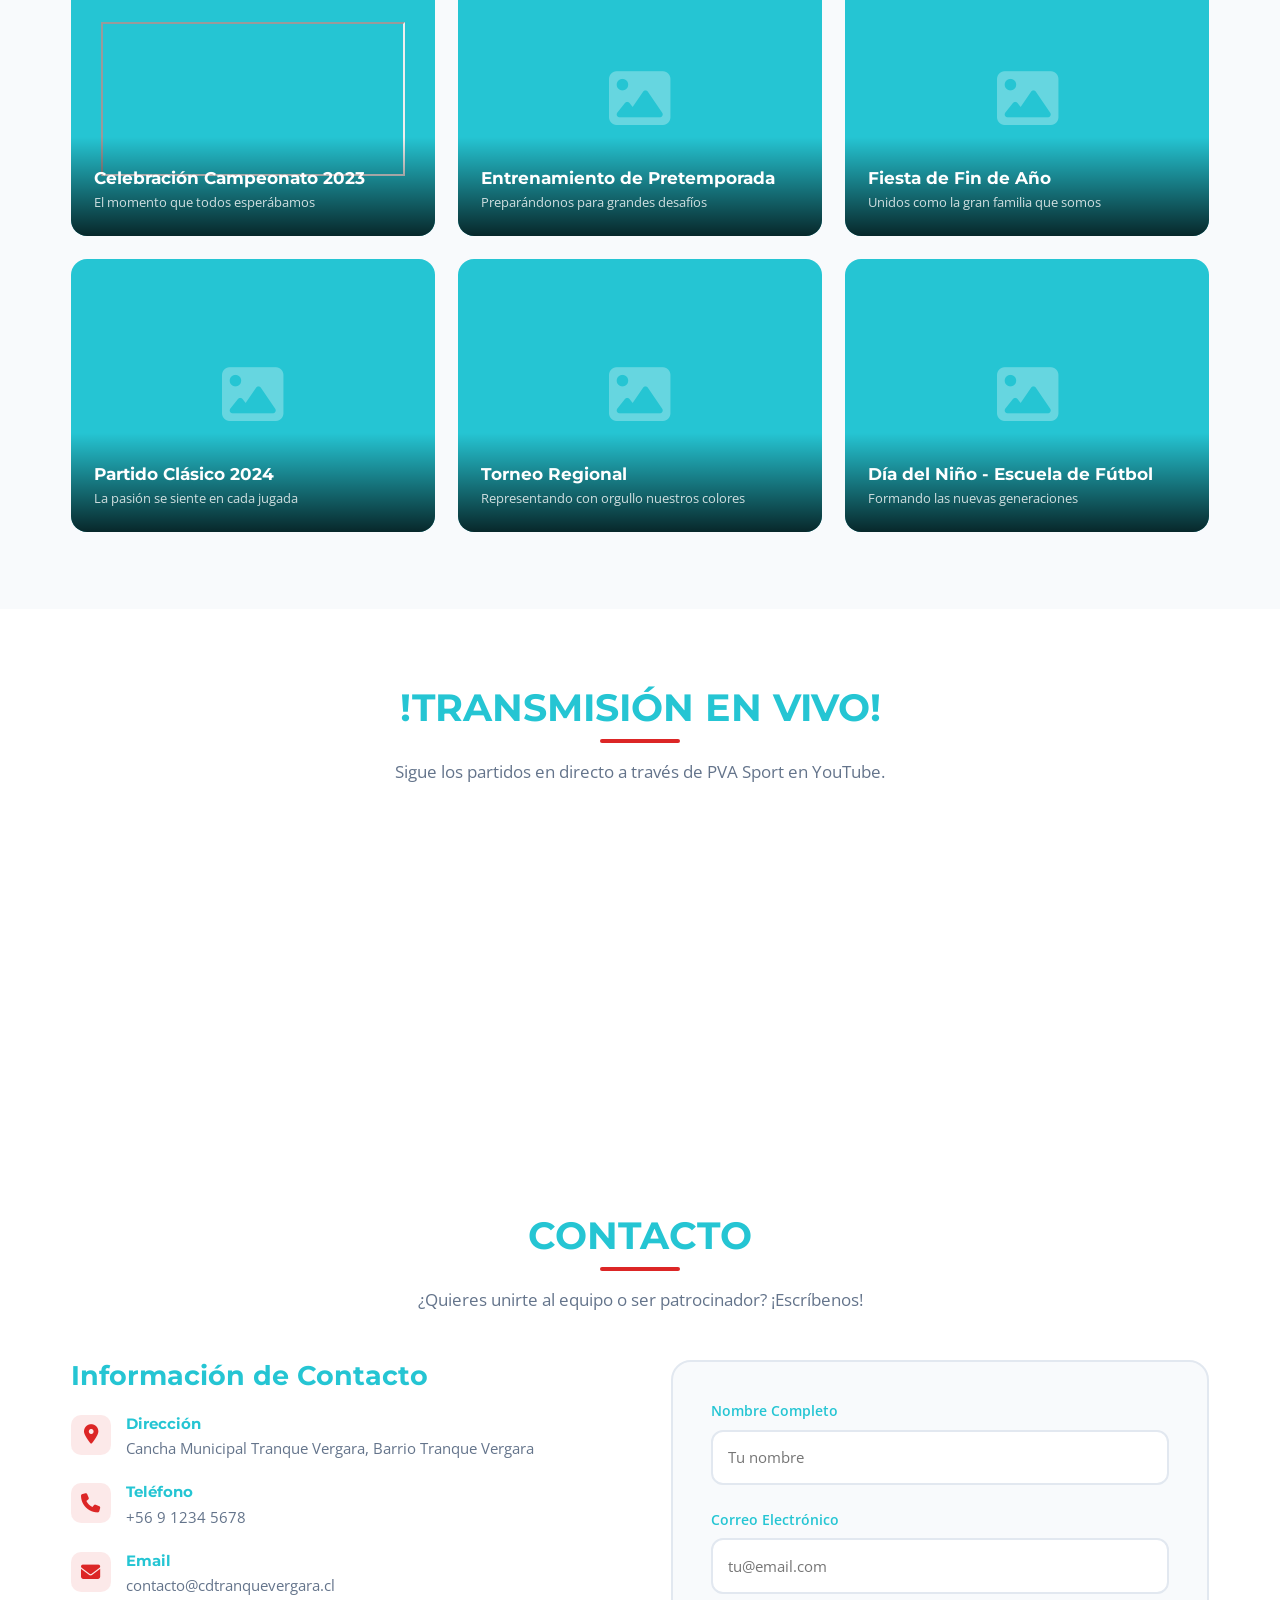
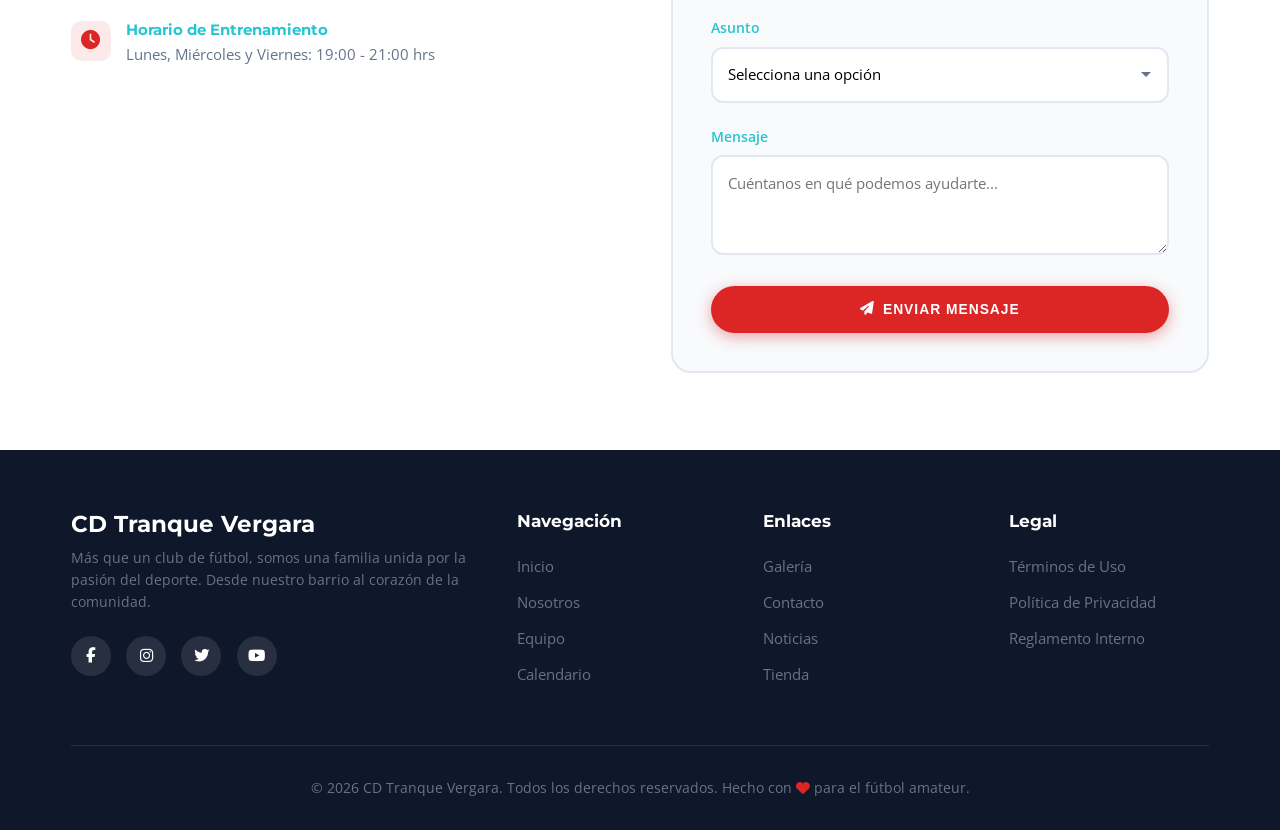
==== commit 28a54004: "added" ====
--- a/index2.html
+++ b/index2.html
@@ -1224,11 +1224,18 @@
             <div class="about-grid">
                 <div class="about-image fade-in">
                     <div class="img-placeholder">
-                        <i class="fas fa-futbol" style="font-size:clamp(3rem,10vw,6rem);color:rgba(255,255,255,0.2)"></i>
-                    </div>
-                </div>
-                <div class="about-content fade-in">
+                        <i class="fas" style="font-size:clamp(3rem,10vw,6rem);color:rgba(255,255,255,0.2)"></i>
+                        <img src="./photos/image01.png" alt="TRA" onerror="this.style.display='none'">
+                    </div>
+                </div>
+                <div class="box about-content ">
                     <h3>Historia y Tradición</h3>
+                    <p>La historia de nuestro club se remonta a la década de los años 50. Oficialmente, el Club Deportivo Tranque Vergara nace el 14 de febrero de 1957. Según relatan vecinos y antiguos integrantes, su origen se encuentra en las tardes recreativas dominicales realizadas en el Tranque de Forestal (Paradero 4), donde se reunían amigos del comité de aquellos años, conocido como Tranque Vergara.</p>
+                    <p>Fue en ese espacio donde surgió la idea de formar un equipo de fútbol recreativo entre ellos, dando así origen al nombre del club: Tranque Vergara.</p>
+                    <p>Entre los fundadores destacan varios nombres, pero los más representativos son Eduardo Urra, Juan Olivares, Pedro Castillo, Juan Castillo, el Sr. Mancilla y Jorge Cabrera (conocido como “Choche”).</p>
+                    <p>Con el paso de los años, algunos integrantes comenzaron a reunirse en el Círculo La Estrella del Paradero 5, lo que dio lugar a una pequeña división. Algunos de ellos emigraron a otros sectores del cerro, donde también dejaron huella formando parte de otros clubes, como Olímpico, Huracán, entre otros.</p>
+                    <p>Respecto a los colores del club, existe una historia muy particular. Don Juan Castillo tuvo una gran influencia en su definición. En los inicios, debido a la falta de indumentaria deportiva, los dirigentes debían solicitar camisetas, pantalones y medias prestadas a un club de Santa Inés, cuyos colores eran azul marino. Esto se mantuvo mientras se realizaban actividades para reunir recursos y adquirir equipamiento propio.</p>
+                    <p>Con el tiempo, y considerando que ya existía otro club con el color azul, don Juan Castillo decidió cambiarlo por un tono calipso, principalmente por preferencia personal. Posteriormente, los colores fueron evolucionando con la incorporación de detalles en blanco, amarillo y negro, hasta consolidarse finalmente en los colores que hoy nos representan: rojo y calipso.</p>
                     <p>Fundado con la pasión del barrio, CD Tranque Vergara ha sido durante más de dos décadas el símbolo del deporte y la unión comunitaria. Nuestros colores azul, rojo y blanco representan la lealtad, la pasión y la pureza de nuestros ideales.</p>
                     <p>Cada entrenamiento, cada partido y cada gol es una oportunidad para demostrar que el fútbol amateur es el corazón palpitante del deporte nacional.</p>
                     <div class="about-features">
@@ -1263,6 +1270,7 @@
                     </div>
                 </div>
             </div>
+
         </div>
     </section>
 
@@ -1478,7 +1486,7 @@
                 <p>Sigue los partidos en directo a través de PVA Sport en YouTube.</p>
             </div>
             <div>
-            <iframe src="https://www.youtube.com/embed/live_stream?channel=UCzzt3jKl5Tbw40e0KlRZ7SA&autoplay=1" frameborder="0" style="width:100%;height:100%;border:none;" allowfullscreen ></iframe>
+            <iframe src="https://www.youtube.com/embed/live_stream?channel=UCzzt3jKl5Tbw40e0KlRZ7SA&autoplay=1" frameborder="10" style="width:100%;height:100%;border:none;" allowfullscreen ></iframe>
             </div>
             <div class="contact-grid">
                     <div class="footer-social" style="margin-top:2rem">
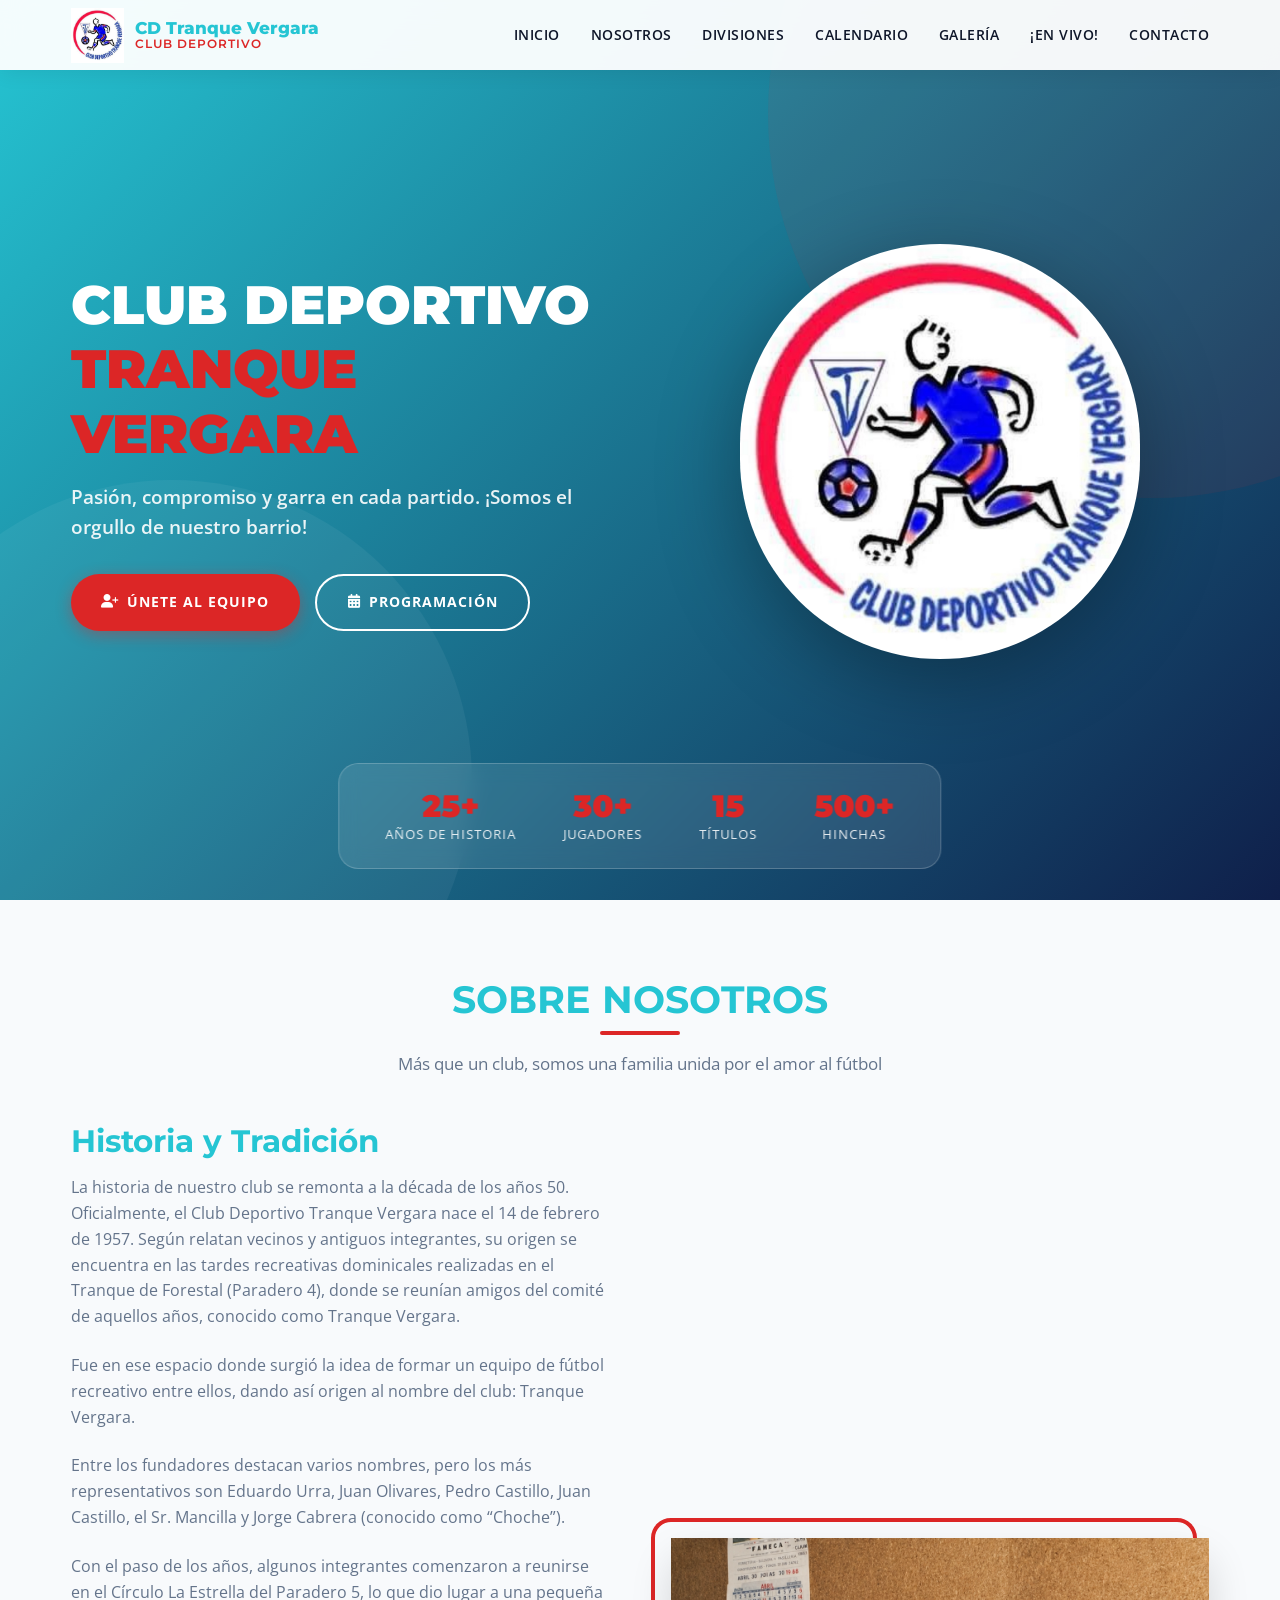
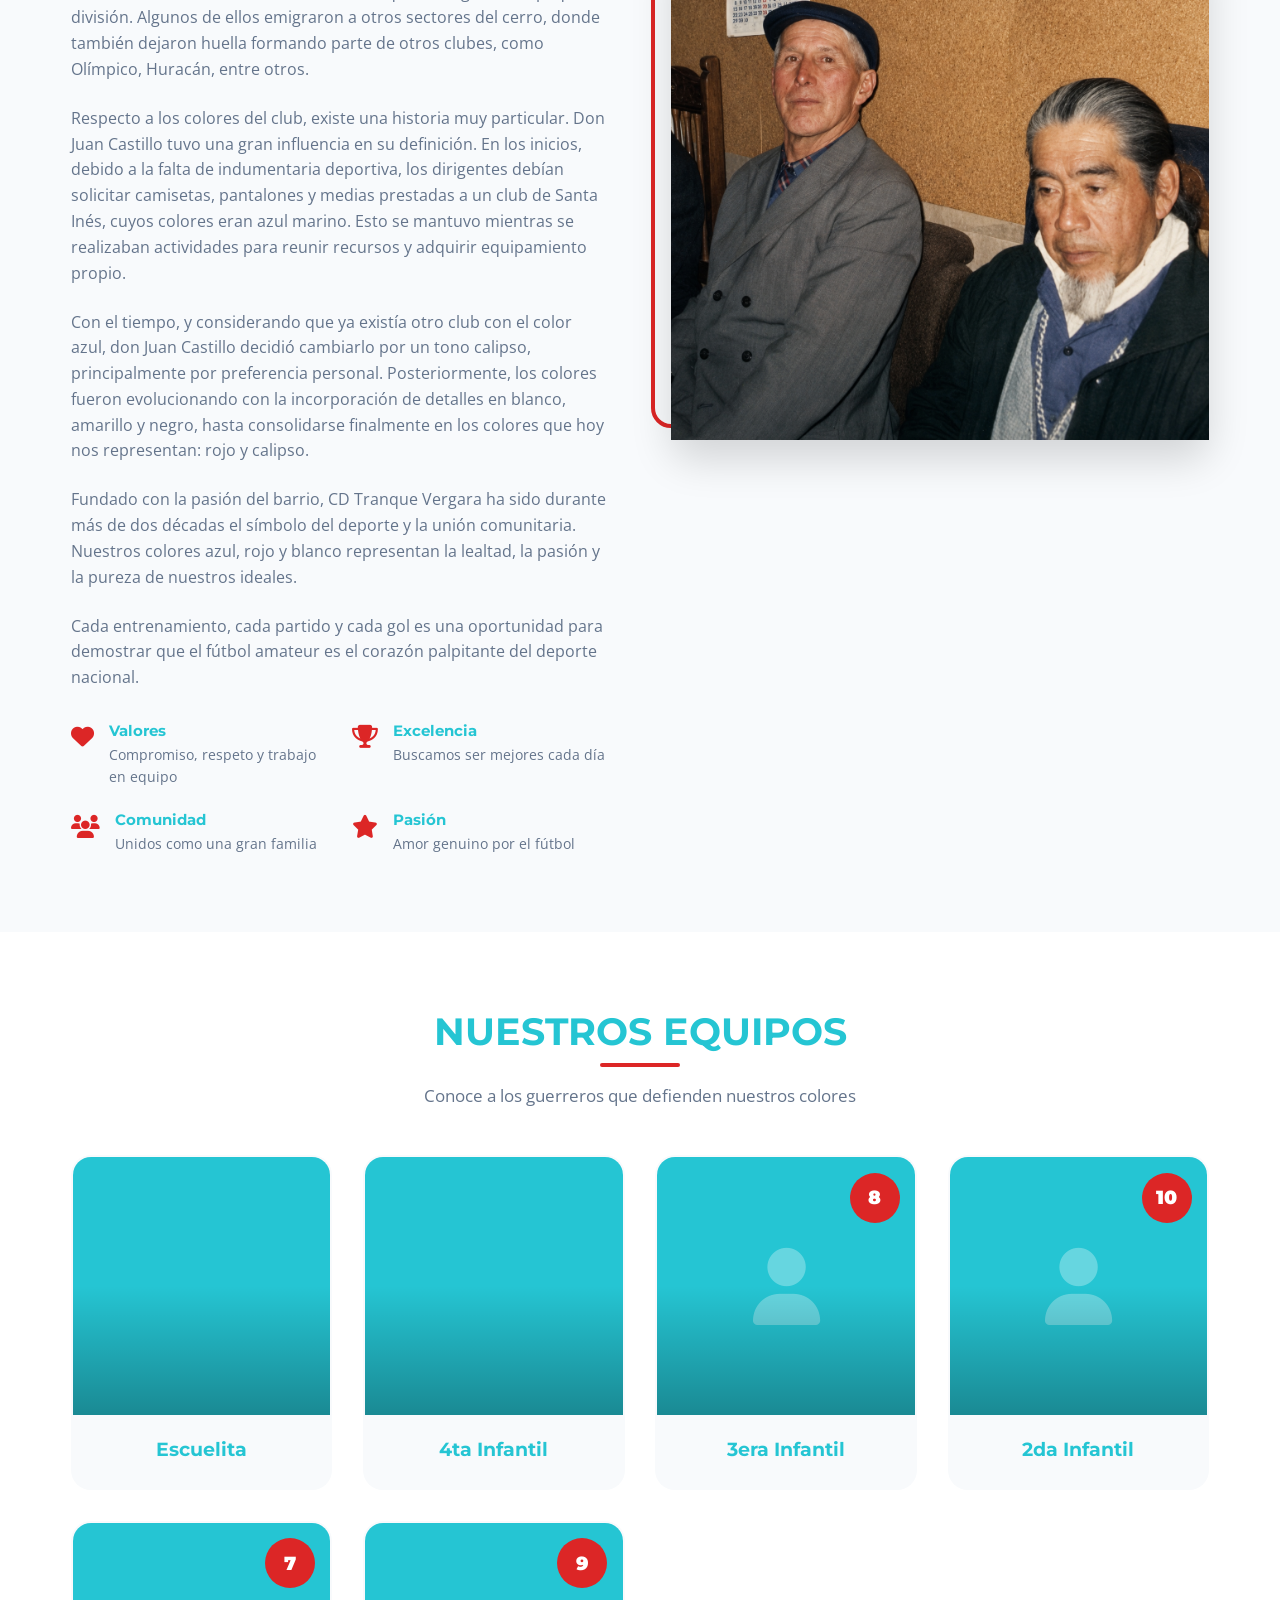
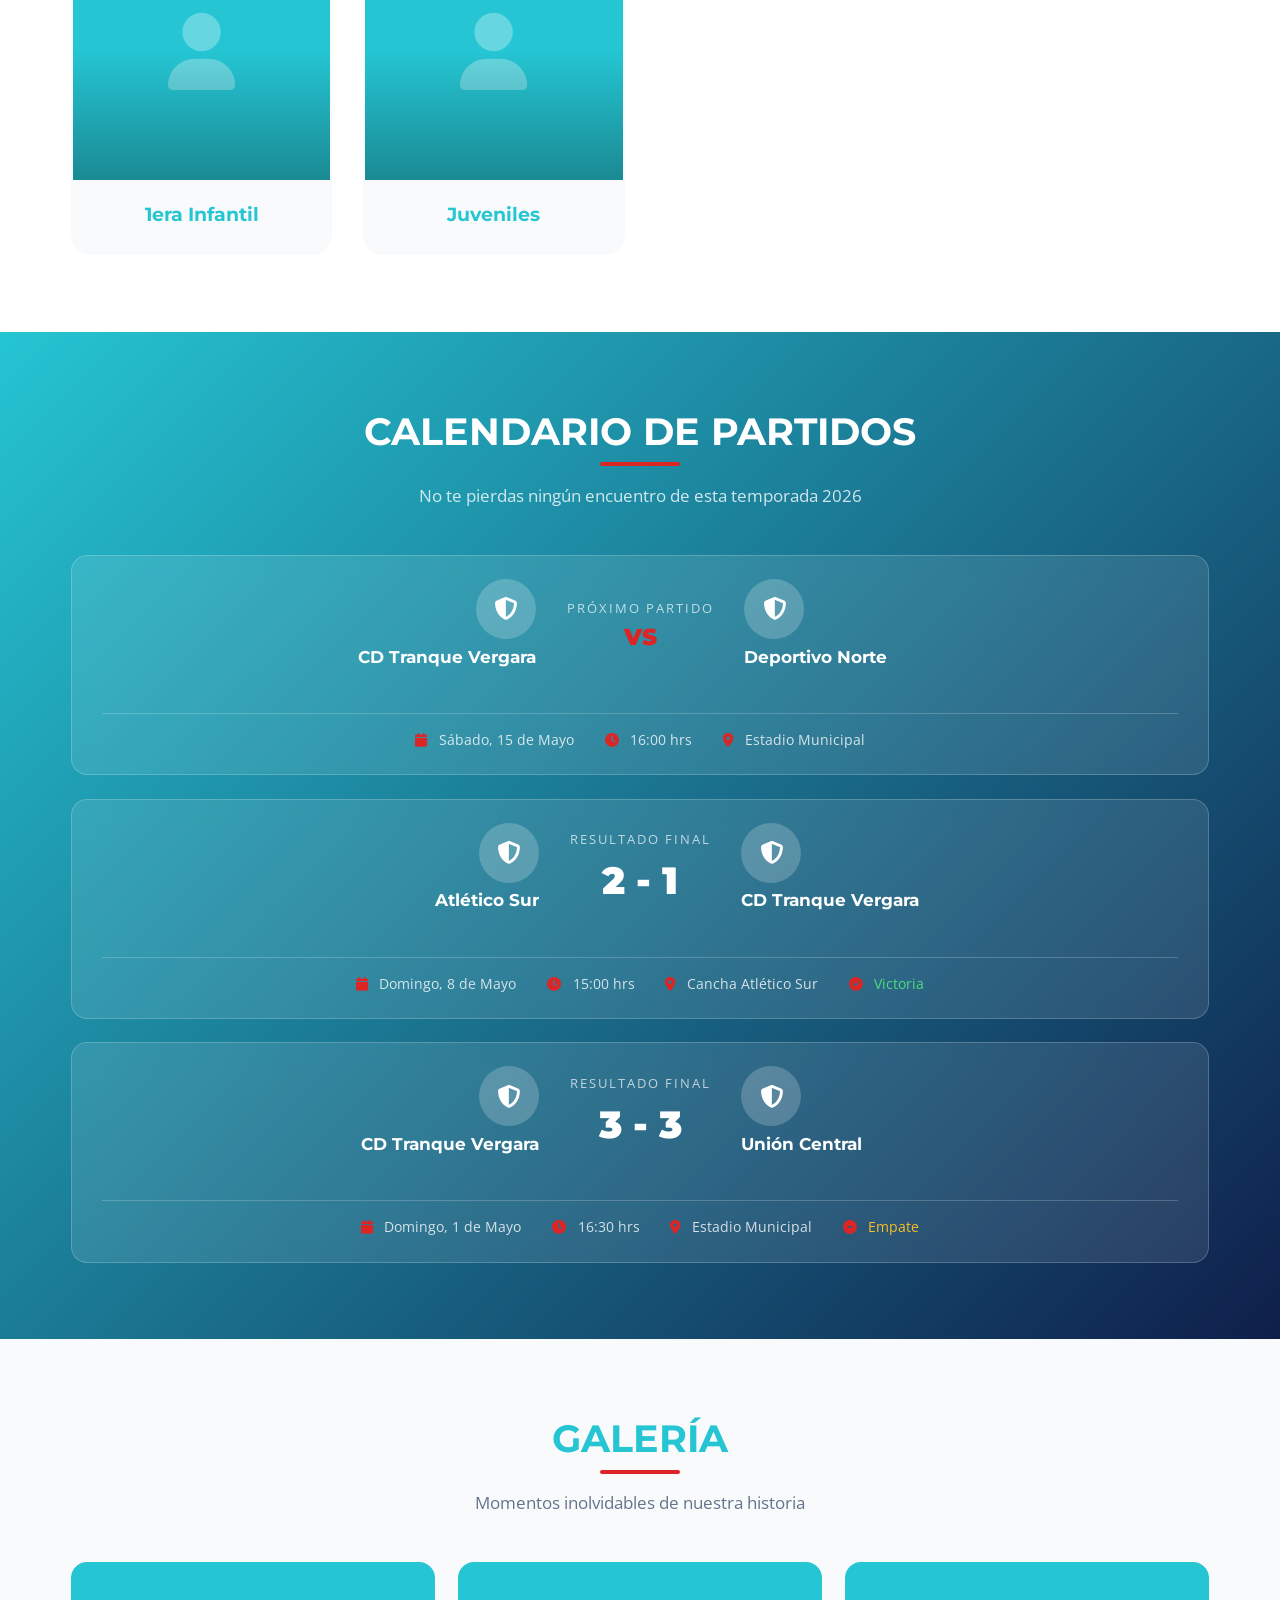
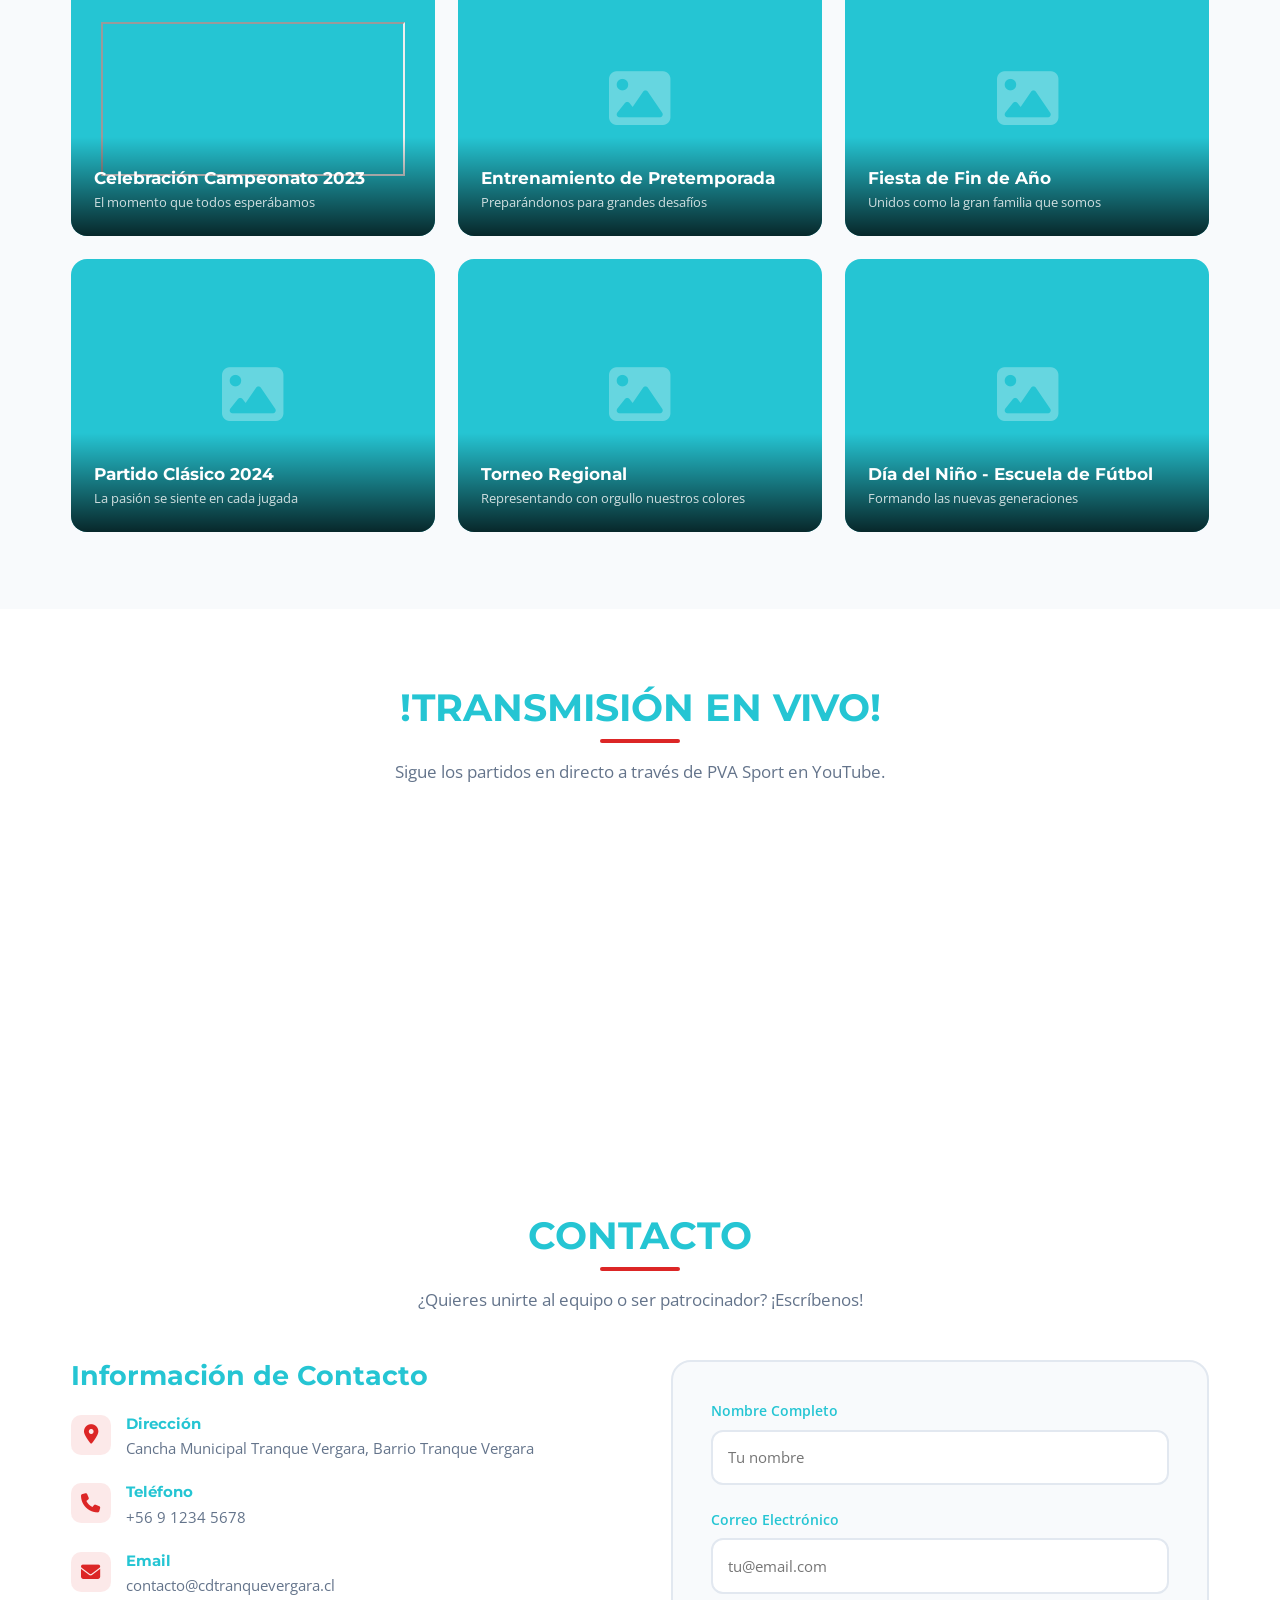
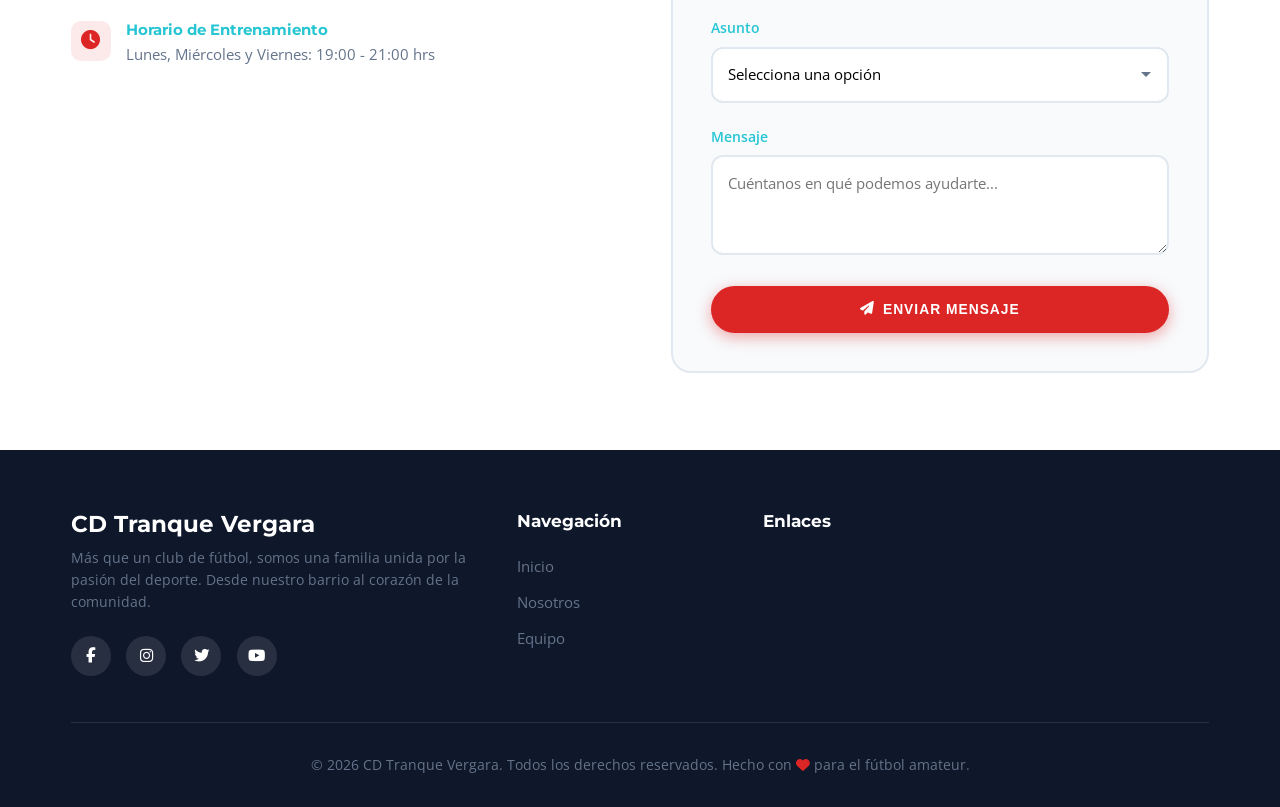
==== commit 3466d95d: "update" ====
--- a/index2.html
+++ b/index2.html
@@ -1600,25 +1600,27 @@
                         <li><a href="#inicio">Inicio</a></li>
                         <li><a href="#nosotros">Nosotros</a></li>
                         <li><a href="#equipo">Equipo</a></li>
-                        <li><a href="#calendario">Calendario</a></li>
+                    <!--    <li><a href="#calendario">Calendario</a></li> -->
                     </ul>
                 </div>
                 <div class="footer-links">
                     <h4>Enlaces</h4>
-                    <ul>
+                <!--    <ul>
                         <li><a href="#galeria">Galería</a></li>
                         <li><a href="#contacto">Contacto</a></li>
                         <li><a href="#">Noticias</a></li>
                         <li><a href="#">Tienda</a></li>
                     </ul>
+                -->
                 </div>
                 <div class="footer-links">
-                    <h4>Legal</h4>
+                   <!-- <h4>Legal</h4>
                     <ul>
                         <li><a href="#">Términos de Uso</a></li>
                         <li><a href="#">Política de Privacidad</a></li>
                         <li><a href="#">Reglamento Interno</a></li>
                     </ul>
+                -->
                 </div>
             </div>
             <div class="footer-bottom">
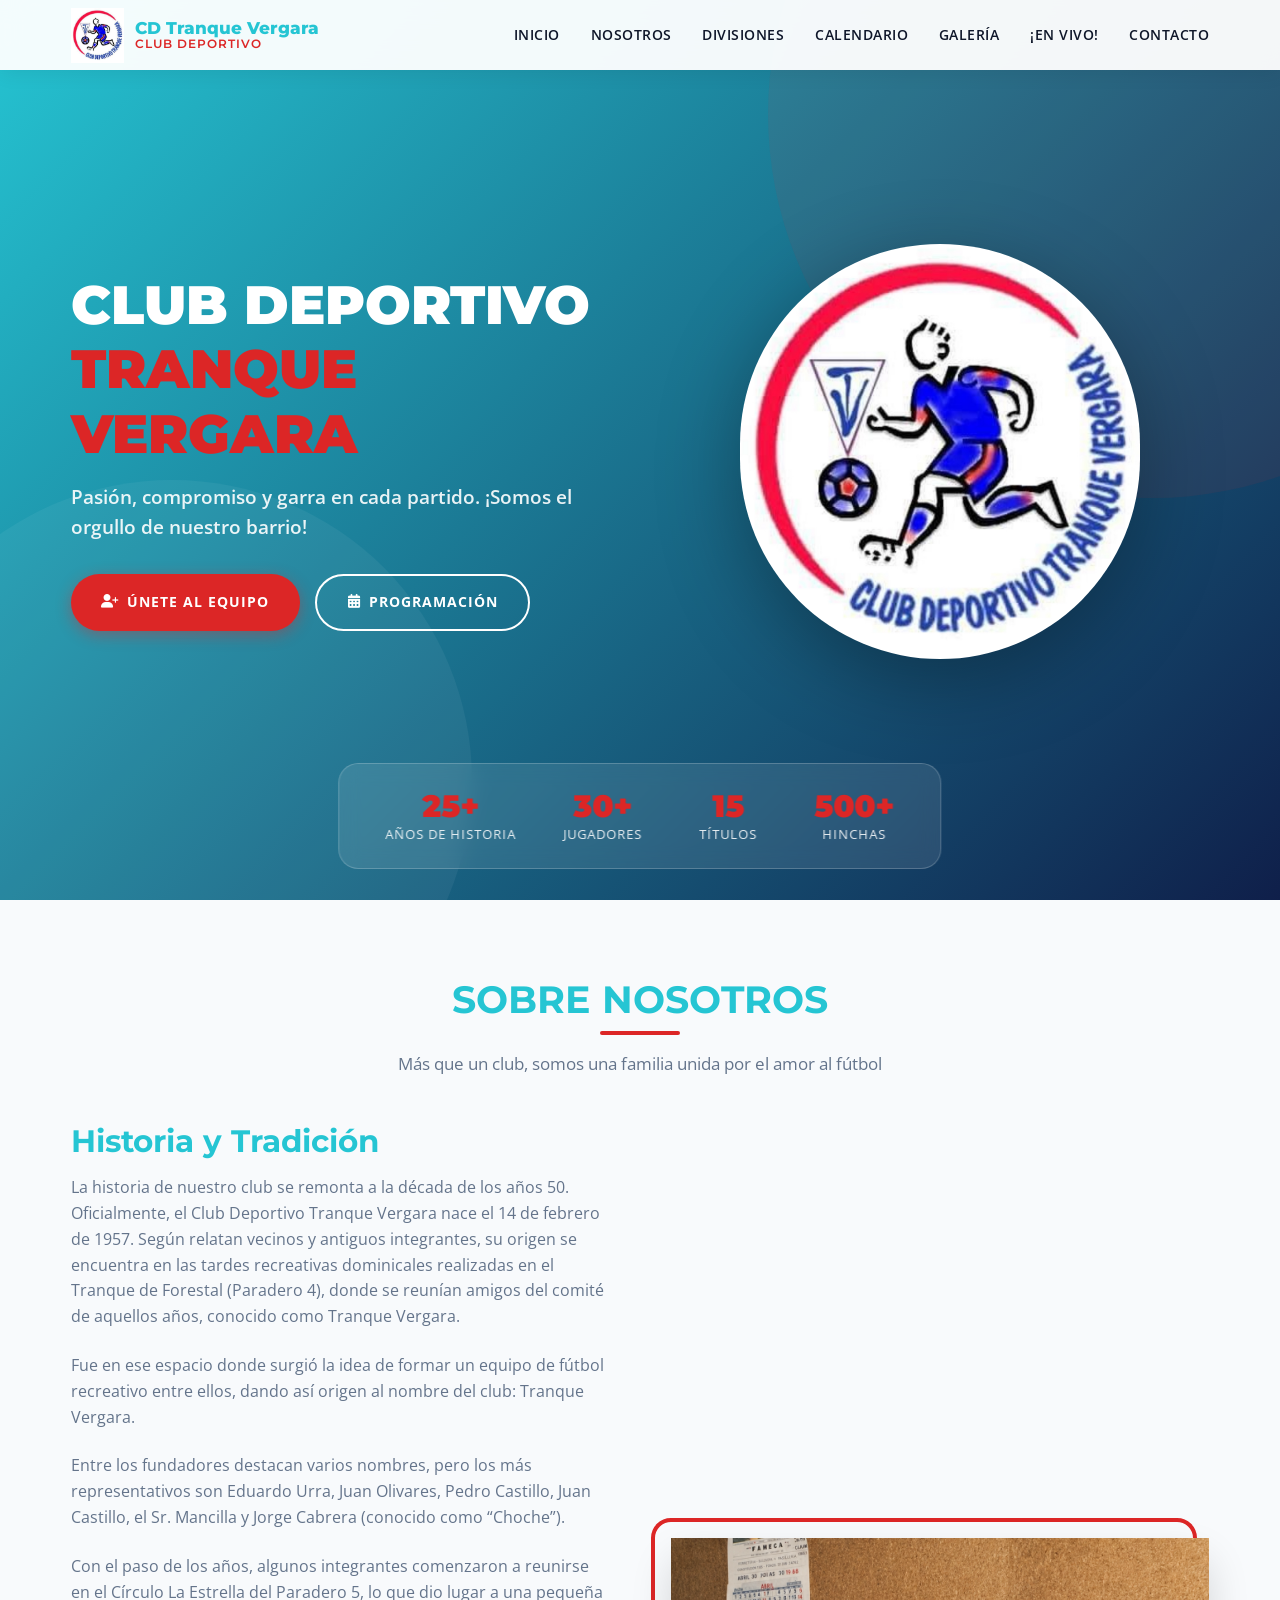
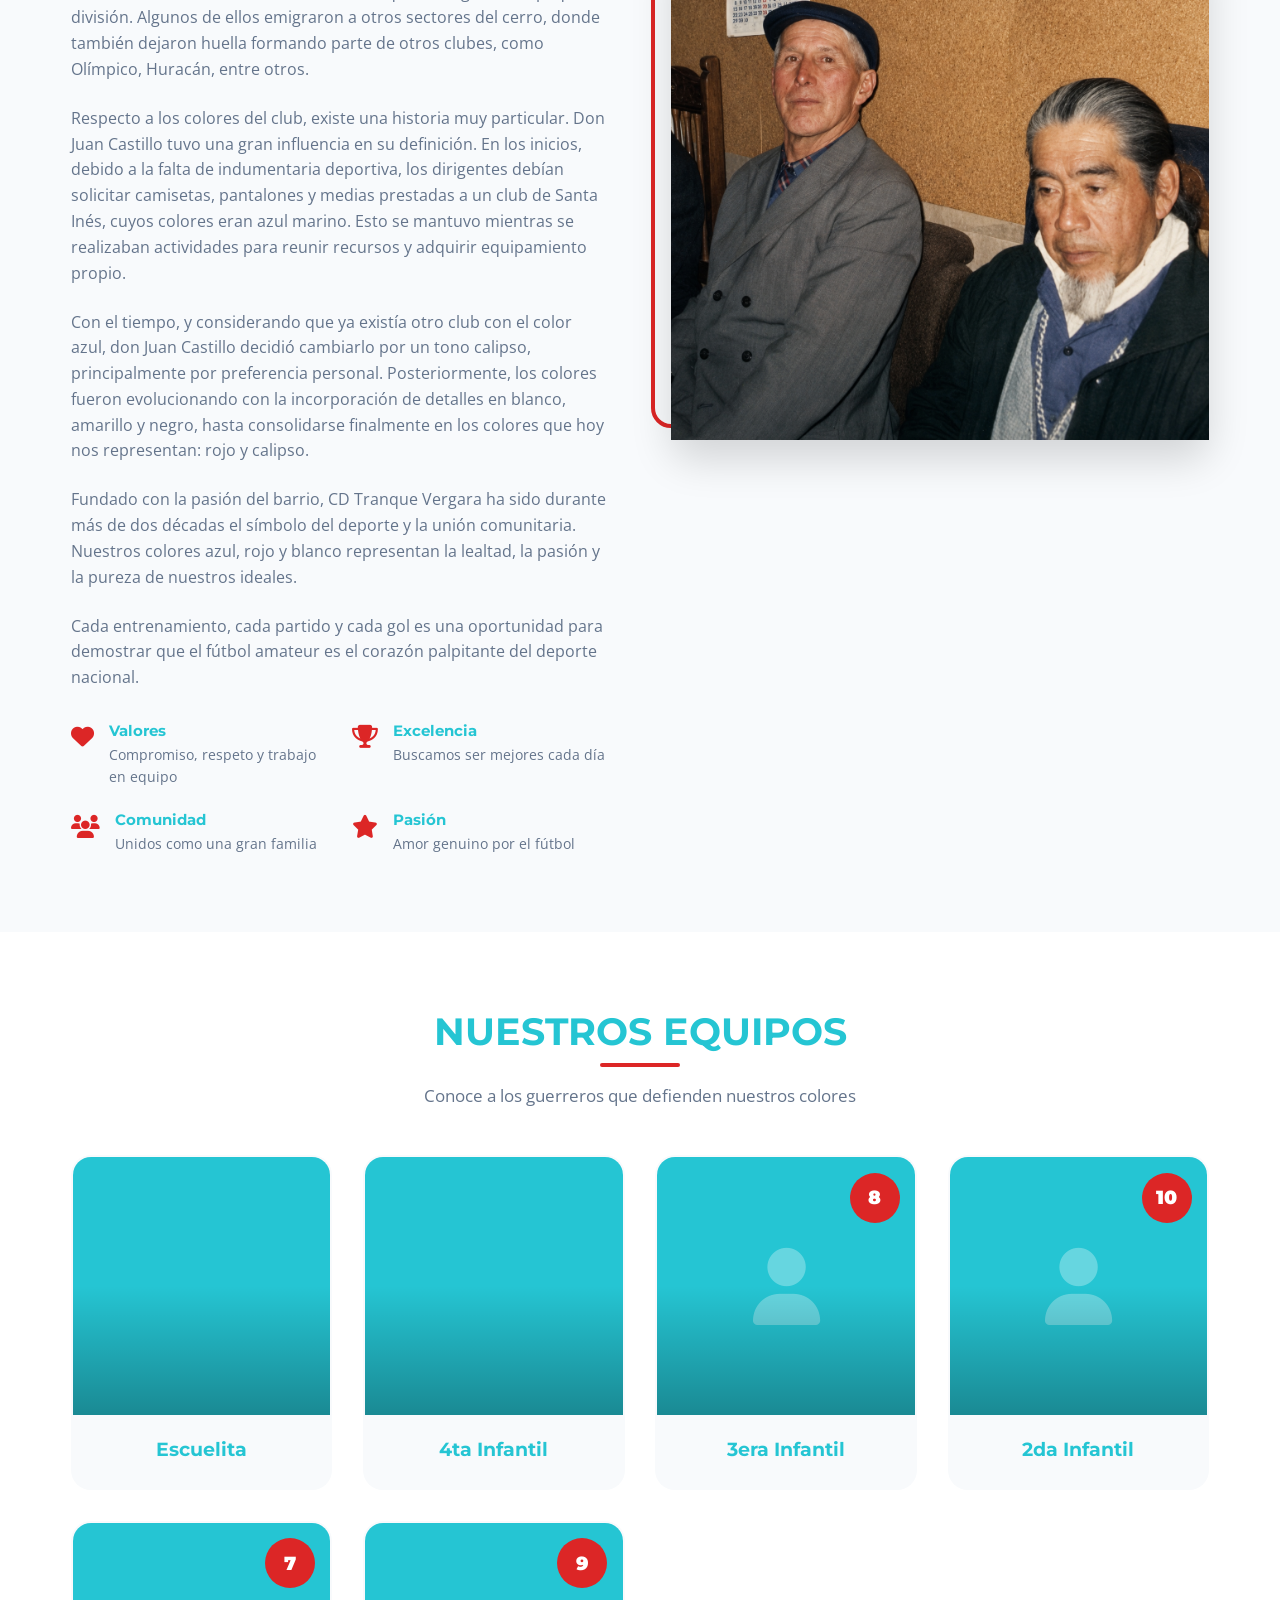
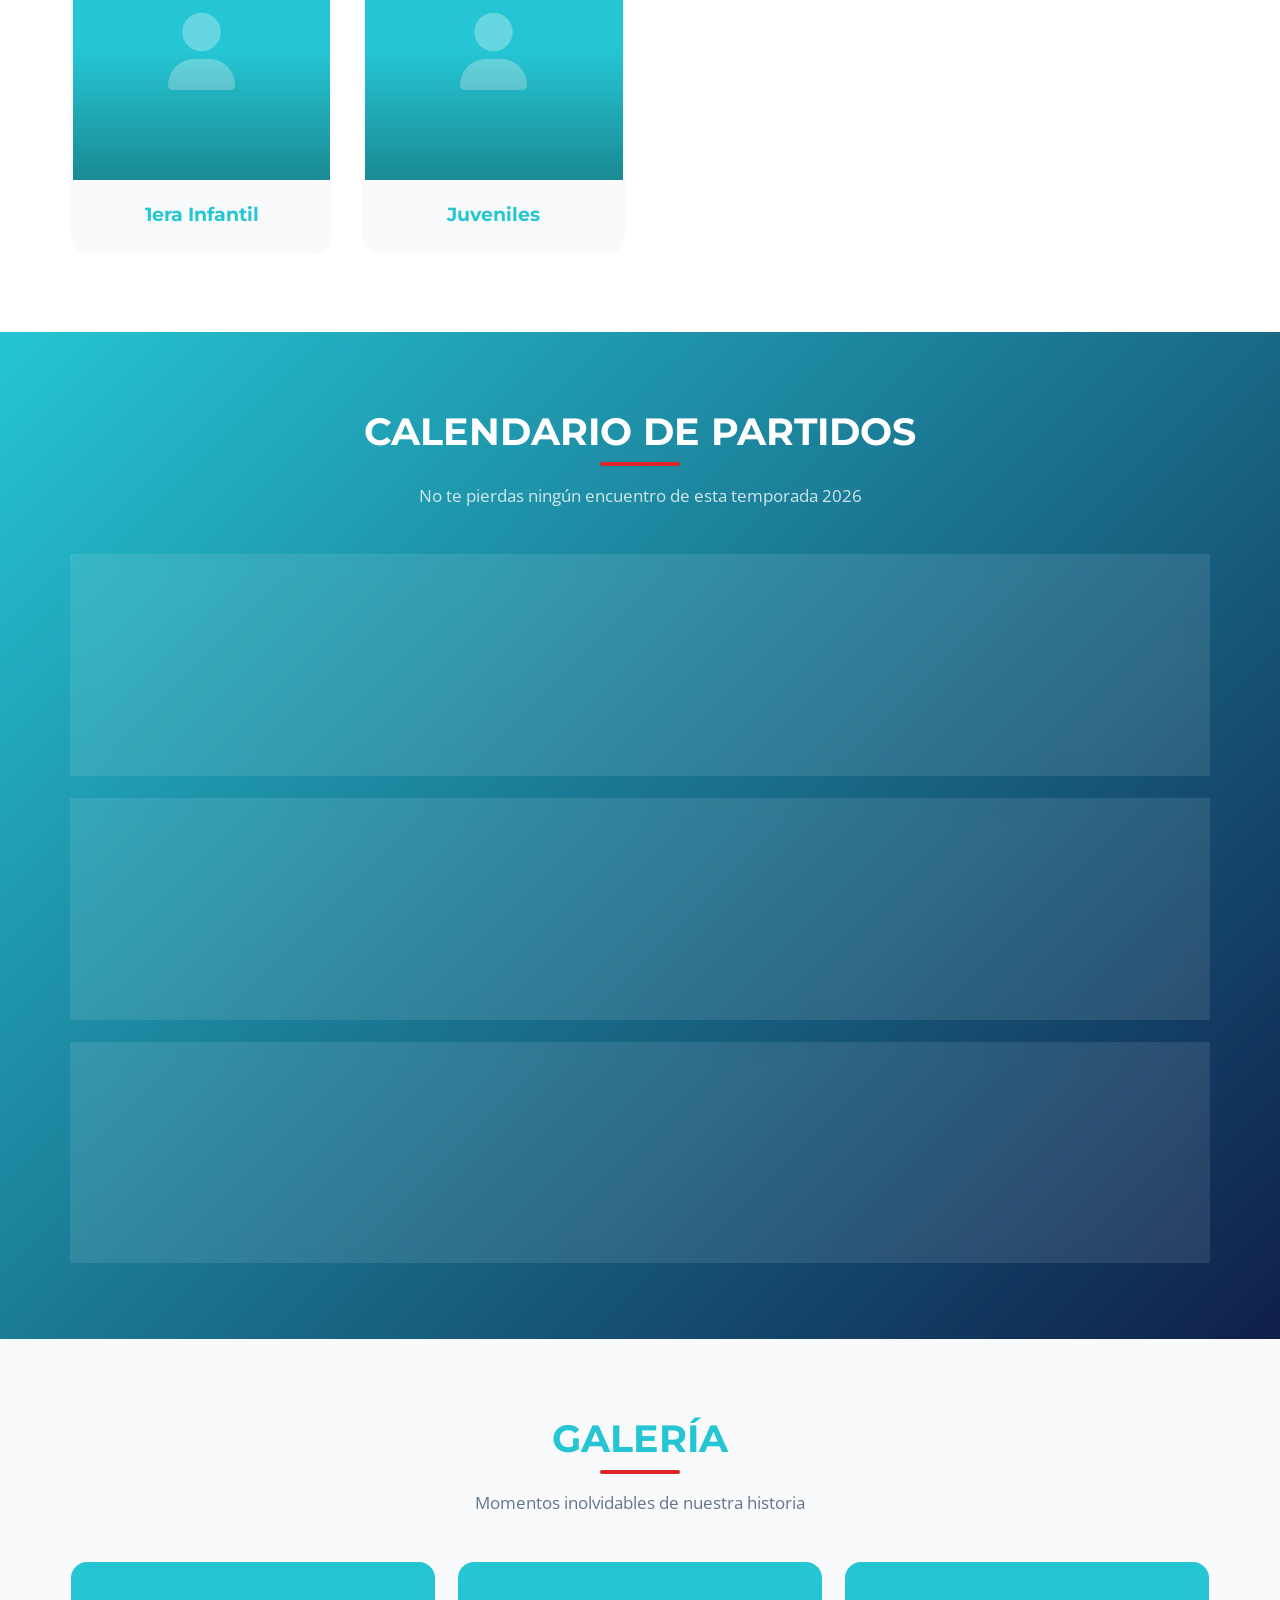
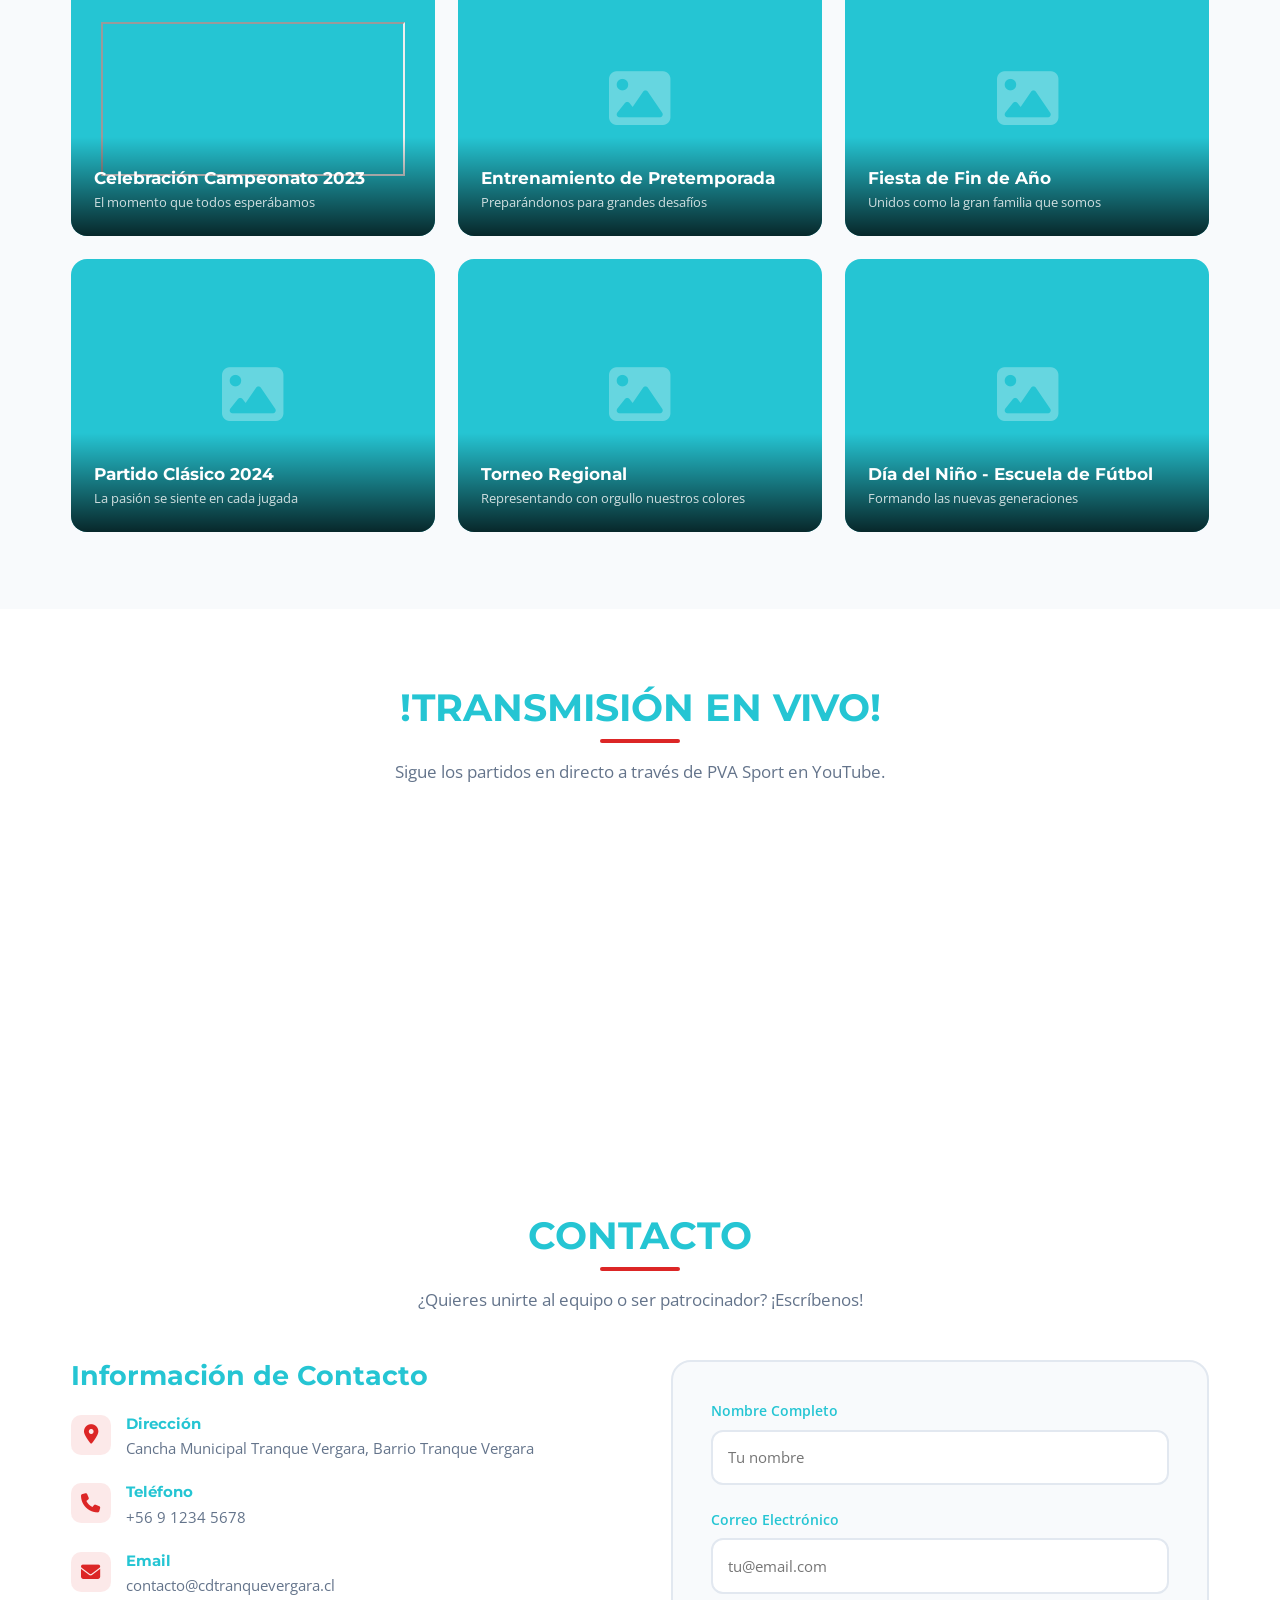
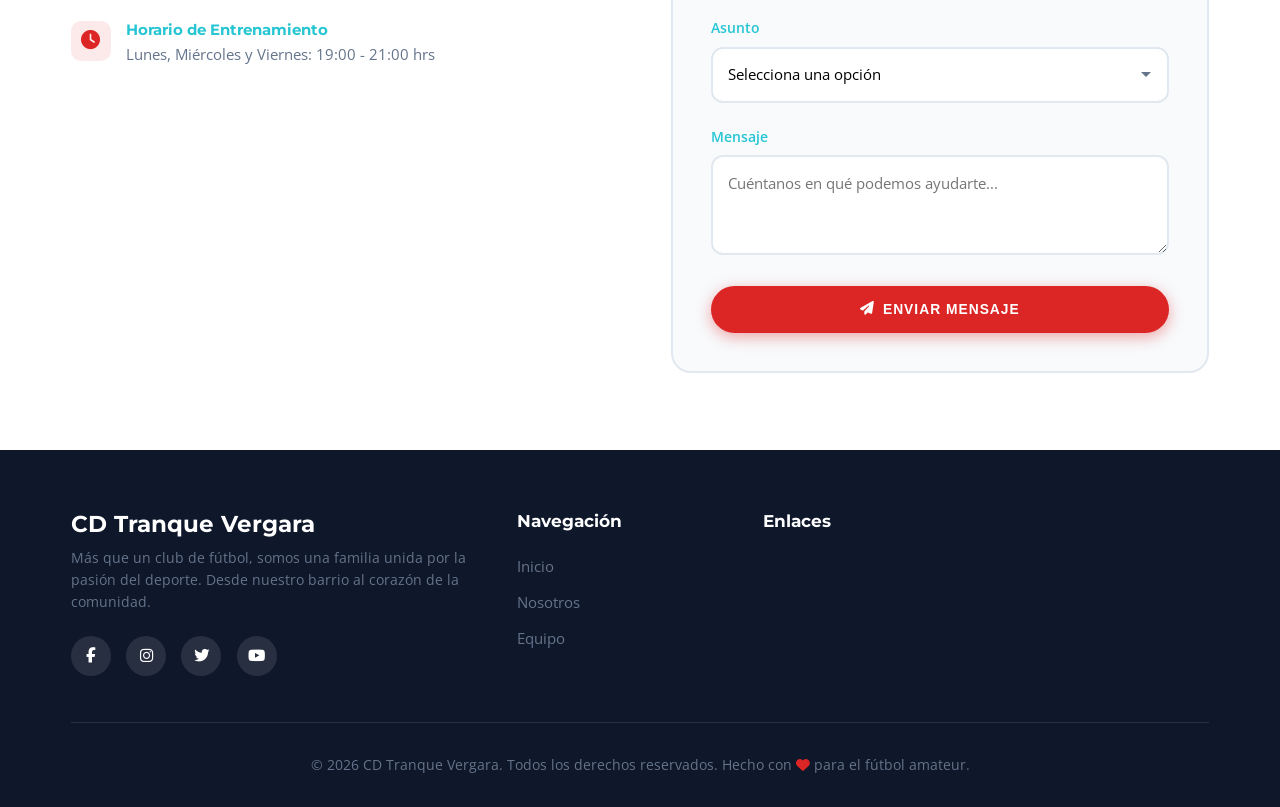
==== commit 5ec33047: "one" ====
--- a/index2.html
+++ b/index2.html
@@ -1193,6 +1193,7 @@
                 <img src="logo.jpeg" alt="CD Tranque Vergara" class="roundrect" onerror="this.style.display='none'">
             </div>
         </div>
+        <div></div>
         <div class="hero-stats">
             <div class="stat-item">
                 <h3>25+</h3>
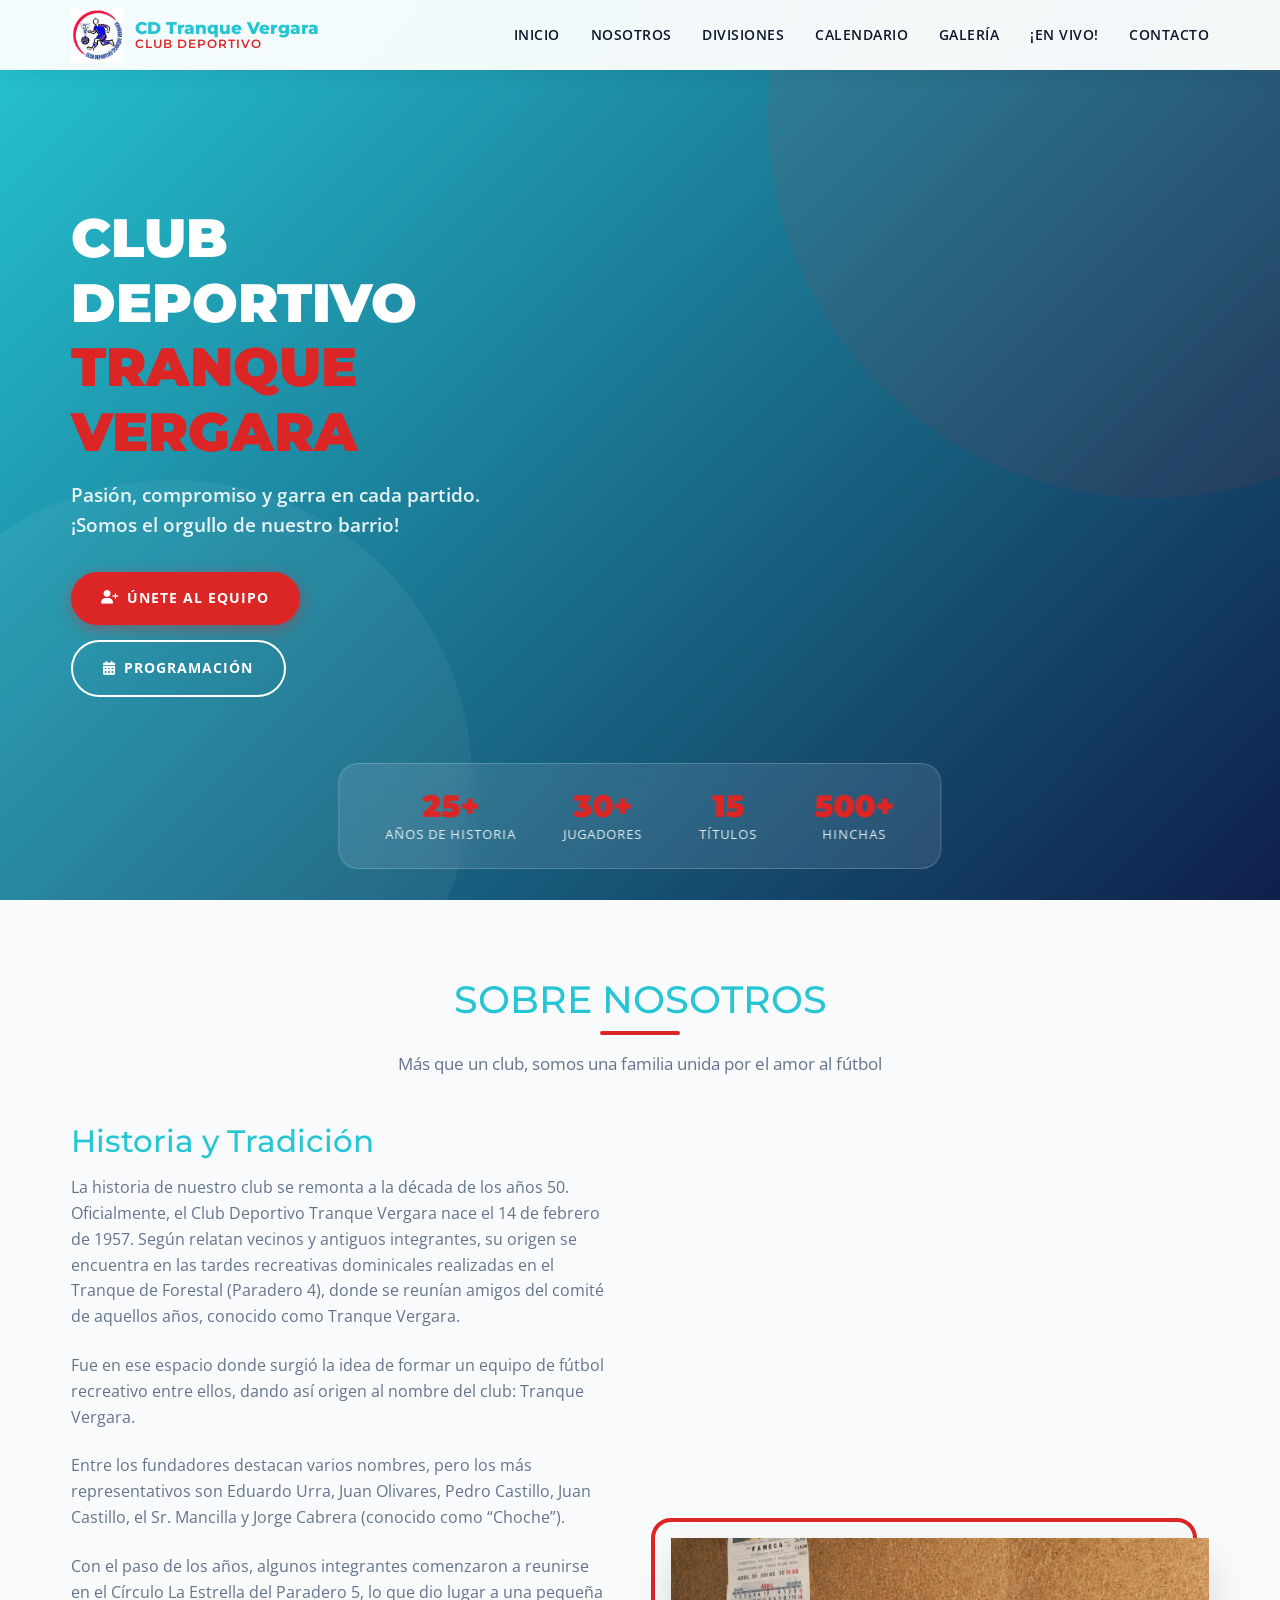
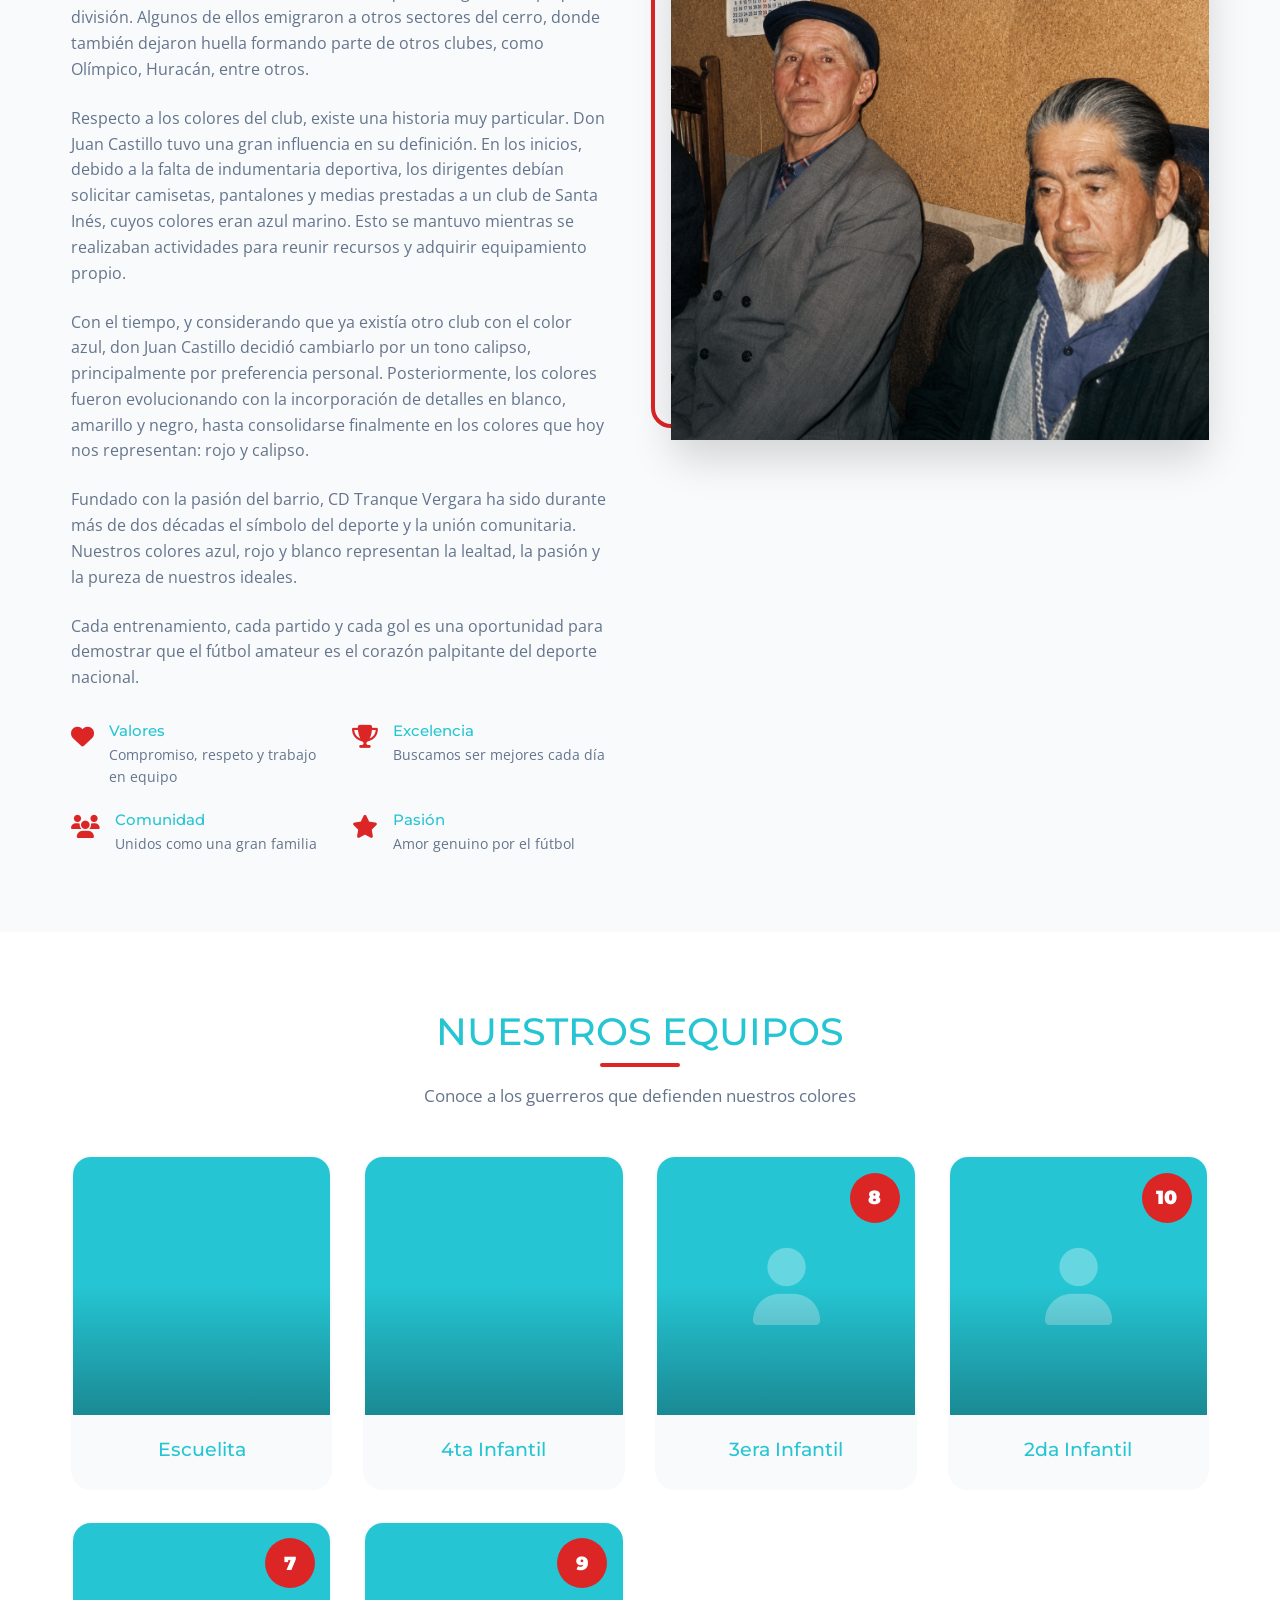
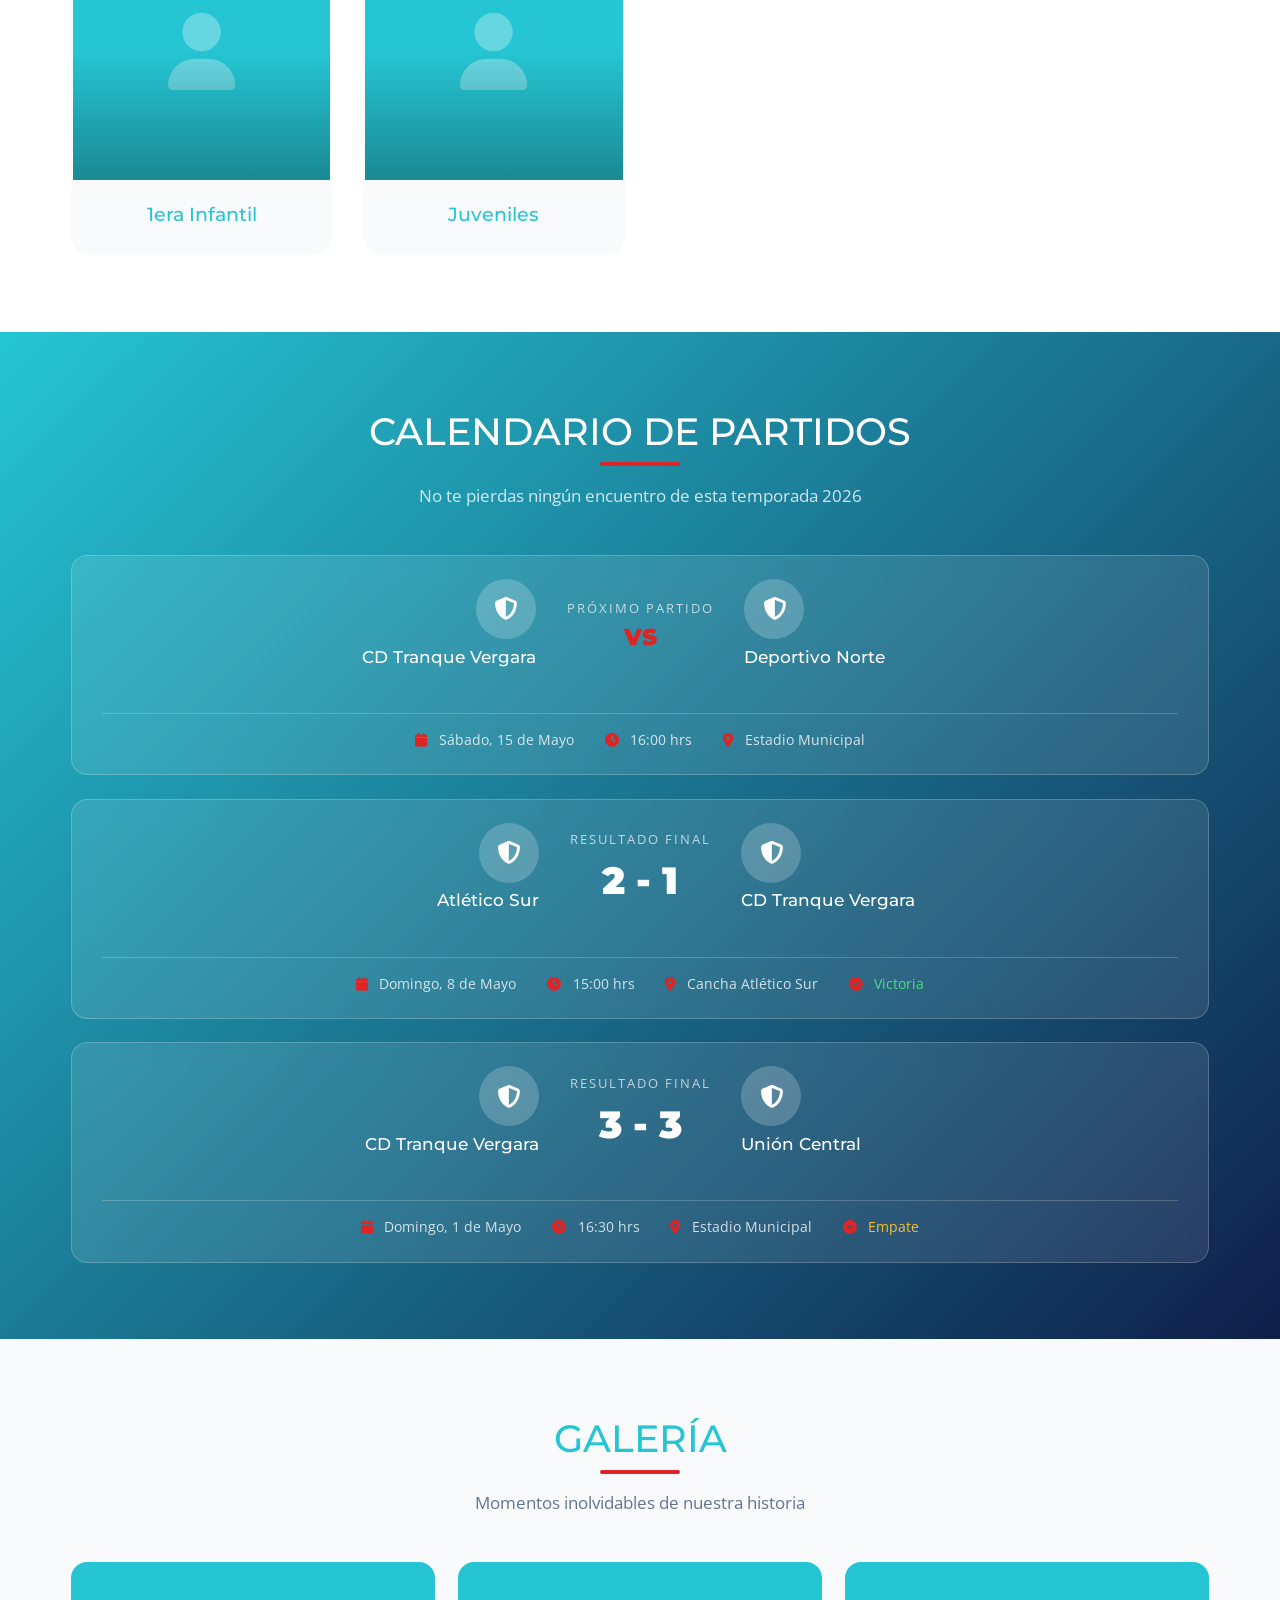
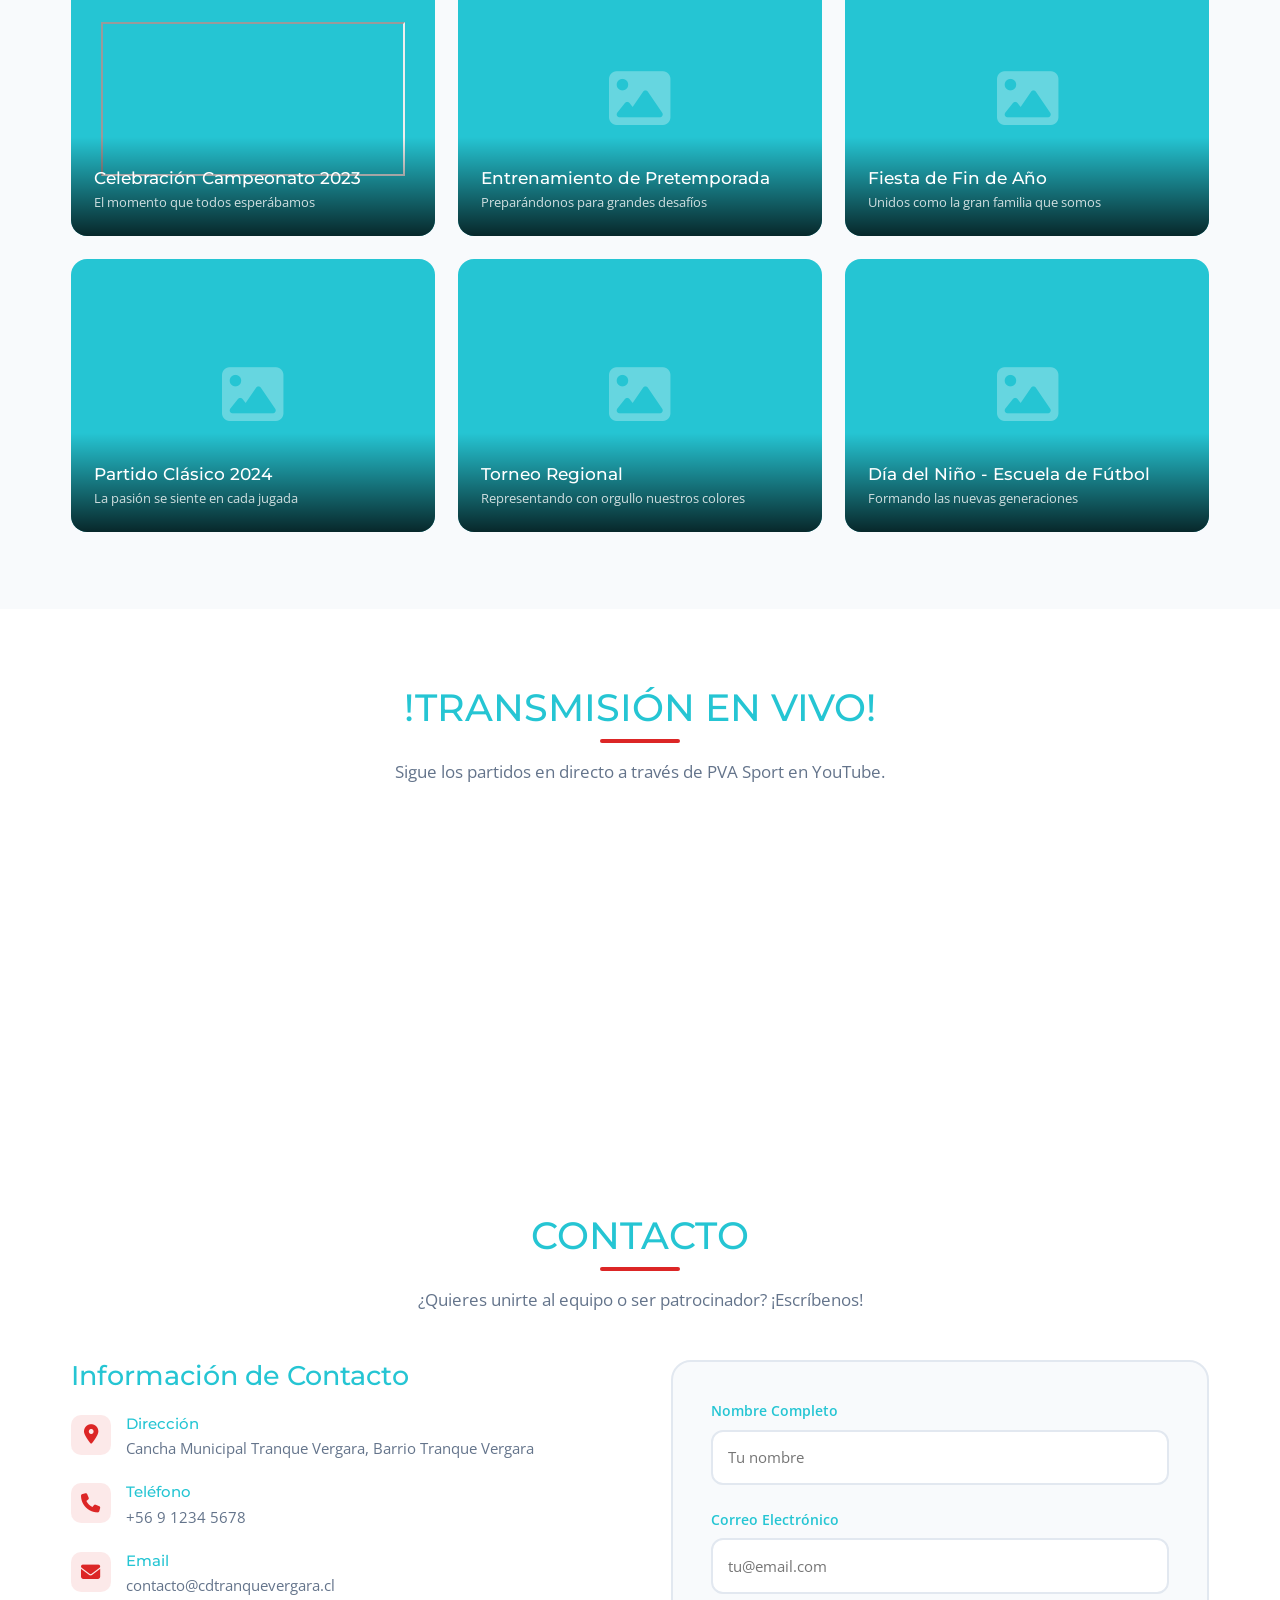
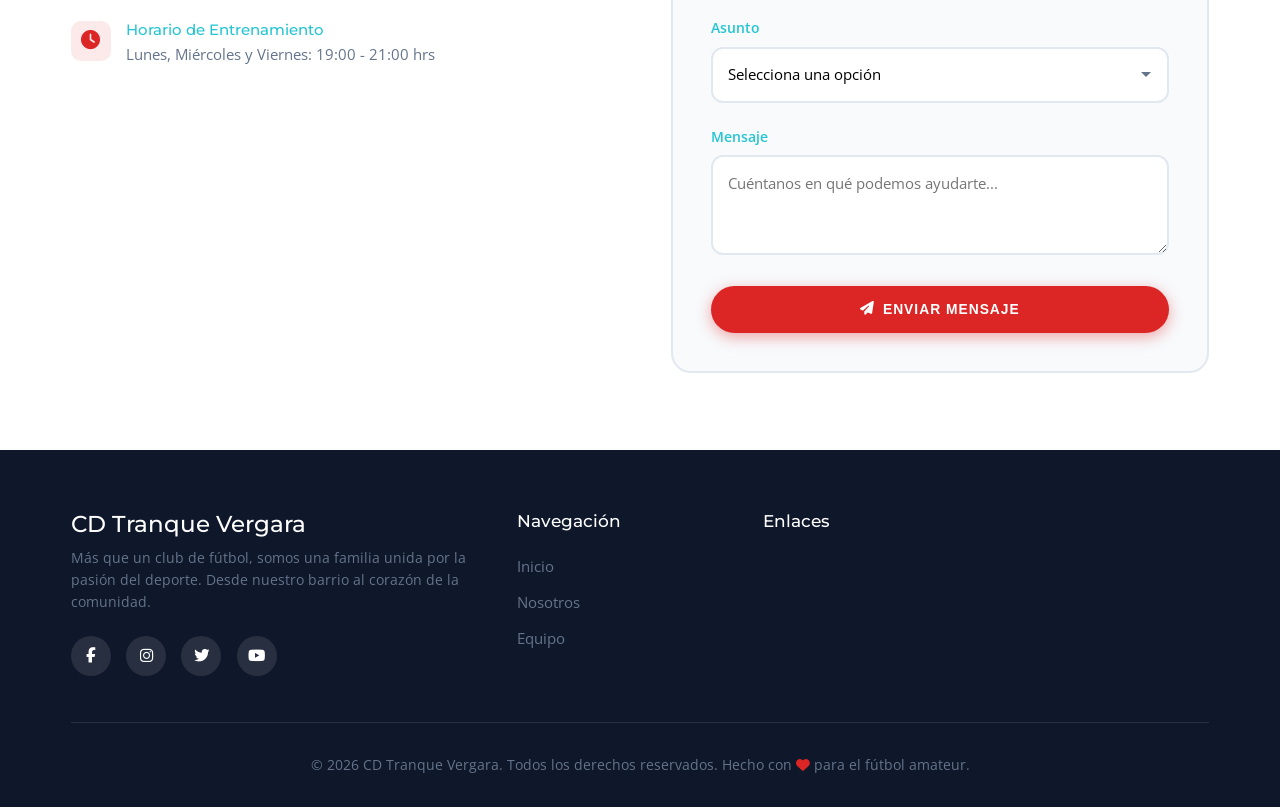
==== commit 03e982b6: "adding video and whatsapp form" ====
--- a/index2.html
+++ b/index2.html
@@ -47,7 +47,7 @@
 
         h1, h2, h3, h4, h5, h6 {
             font-family: 'Montserrat', sans-serif;
-            font-weight: 700;
+            font-weight: 500;
             line-height: 1.2;
             text-wrap: balance;
         }
@@ -1190,7 +1190,10 @@
                 </div>
             </div>
             <div class="hero-logo">
-                <img src="logo.jpeg" alt="CD Tranque Vergara" class="roundrect" onerror="this.style.display='none'">
+                <video autoplay loop muted playsinline width="640" height="360"> 
+                    <source src="tranquevergara.mov" type="video/mp4">  
+                </video>
+                
             </div>
         </div>
         <div></div>
@@ -1546,7 +1549,7 @@
                     </div>
                 </div>
                 <div class="contact-form fade-in">
-                    <form onsubmit="event.preventDefault(); showNotification('¡Mensaje enviado! Te contactaremos pronto.');">
+                    <form onsubmit="sendToWhatsApp(event)">
                         <div class="form-group">
                             <label for="name">Nombre Completo</label>
                             <input type="text" id="name" placeholder="Tu nombre" required>
@@ -1727,6 +1730,32 @@
                 }
             });
         });
+
+        function sendToWhatsApp(event) {
+        // Prevent the default form submission (page refresh)
+        event.preventDefault();
+
+        // 1. Enter your WhatsApp number in international format (Do not use "+" or "00")
+        const phoneNumber = "+56929879393"; // Example: "15551234567"
+
+        // 2. Get form values
+        const name = document.getElementById('name').value;
+        const email = document.getElementById('email').value;
+        const message = document.getElementById('message').value;
+
+        // 3. Format the text block (Use %0a for line breaks)
+        const textMessage = `Hola, Me gustaría contactarme con ustedes!%0A%0A` +
+                            `Nombre: ${name}%0A` +
+                            `Correo: ${email}%0A` +
+                            `Mensaje: ${message}`;
+
+        // 4. Construct the complete URL
+        const whatsappUrl = `https://wa.me/${phoneNumber}?text=${textMessage}`;
+
+        // 5. Open WhatsApp in a new browser tab
+        window.open(whatsappUrl, '_blank').focus();
+        }
     </script>
+    
 </body>
 </html>
